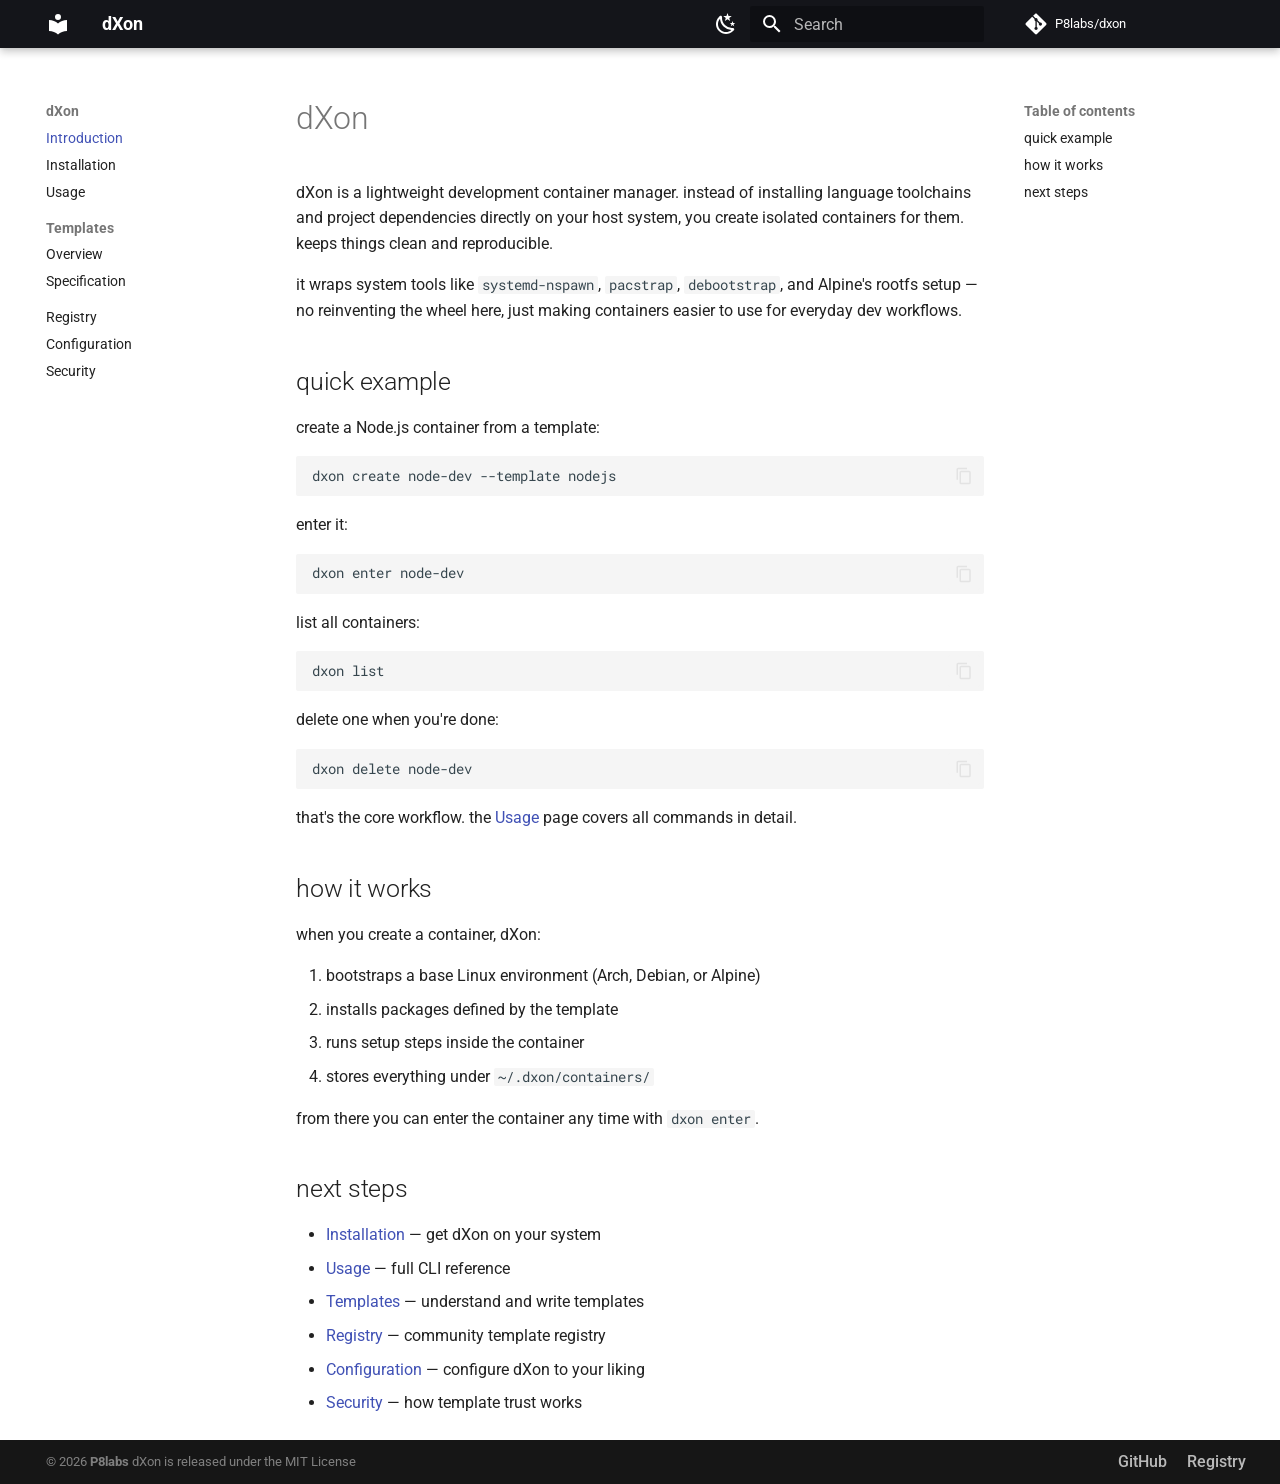
==== index.html @ 23108222 "Deployed cadb5b4 with MkDocs version: 1.6.0" ====
<!doctype html>
<html lang="en" class="no-js">
  <head>
    
      <meta charset="utf-8">
      <meta name="viewport" content="width=device-width,initial-scale=1">
      
        <meta name="description" content="dXon – lightweight development container manager">
      
      
      
        <link rel="canonical" href="https://p8labs.github.io/dxon/">
      
      
      
        <link rel="next" href="installation/">
      
      
        
      
      
      <link rel="icon" href="assets/images/dxon.png">
      <meta name="generator" content="mkdocs-1.6.0, mkdocs-material-9.7.4">
    
    
      
        <title>dXon</title>
      
    
    
      <link rel="stylesheet" href="assets/stylesheets/main.484c7ddc.min.css">
      
        
        <link rel="stylesheet" href="assets/stylesheets/palette.ab4e12ef.min.css">
      
      


    
    
      
    
    
      
        
        
        <link rel="preconnect" href="https://fonts.gstatic.com" crossorigin>
        <link rel="stylesheet" href="https://fonts.googleapis.com/css?family=Roboto:300,300i,400,400i,700,700i%7CRoboto+Mono:400,400i,700,700i&display=fallback">
        <style>:root{--md-text-font:"Roboto";--md-code-font:"Roboto Mono"}</style>
      
    
    
      <link rel="stylesheet" href="stylesheets/extra.css">
    
    <script>__md_scope=new URL(".",location),__md_hash=e=>[...e].reduce(((e,_)=>(e<<5)-e+_.charCodeAt(0)),0),__md_get=(e,_=localStorage,t=__md_scope)=>JSON.parse(_.getItem(t.pathname+"."+e)),__md_set=(e,_,t=localStorage,a=__md_scope)=>{try{t.setItem(a.pathname+"."+e,JSON.stringify(_))}catch(e){}}</script>
    
      

    
    
  </head>
  
  
    
    
      
    
    
    
    
    <body dir="ltr" data-md-color-scheme="default" data-md-color-primary="black" data-md-color-accent="indigo">
  
    
    <input class="md-toggle" data-md-toggle="drawer" type="checkbox" id="__drawer" autocomplete="off">
    <input class="md-toggle" data-md-toggle="search" type="checkbox" id="__search" autocomplete="off">
    <label class="md-overlay" for="__drawer"></label>
    <div data-md-component="skip">
      
        
        <a href="#dxon" class="md-skip">
          Skip to content
        </a>
      
    </div>
    <div data-md-component="announce">
      
    </div>
    
      <div data-md-color-scheme="default" data-md-component="outdated" hidden>
        
      </div>
    
    
      

  

<header class="md-header md-header--shadow" data-md-component="header">
  <nav class="md-header__inner md-grid" aria-label="Header">
    <a href="." title="dXon" class="md-header__button md-logo" aria-label="dXon" data-md-component="logo">
      
  
  <svg xmlns="http://www.w3.org/2000/svg" viewBox="0 0 24 24"><path d="M12 8a3 3 0 0 0 3-3 3 3 0 0 0-3-3 3 3 0 0 0-3 3 3 3 0 0 0 3 3m0 3.54C9.64 9.35 6.5 8 3 8v11c3.5 0 6.64 1.35 9 3.54 2.36-2.19 5.5-3.54 9-3.54V8c-3.5 0-6.64 1.35-9 3.54"/></svg>

    </a>
    <label class="md-header__button md-icon" for="__drawer">
      
      <svg xmlns="http://www.w3.org/2000/svg" viewBox="0 0 24 24"><path d="M3 6h18v2H3zm0 5h18v2H3zm0 5h18v2H3z"/></svg>
    </label>
    <div class="md-header__title" data-md-component="header-title">
      <div class="md-header__ellipsis">
        <div class="md-header__topic">
          <span class="md-ellipsis">
            dXon
          </span>
        </div>
        <div class="md-header__topic" data-md-component="header-topic">
          <span class="md-ellipsis">
            
              Introduction
            
          </span>
        </div>
      </div>
    </div>
    
      
        <form class="md-header__option" data-md-component="palette">
  
    
    
    
    <input class="md-option" data-md-color-media="" data-md-color-scheme="default" data-md-color-primary="black" data-md-color-accent="indigo"  aria-label="Switch to dark mode"  type="radio" name="__palette" id="__palette_0">
    
      <label class="md-header__button md-icon" title="Switch to dark mode" for="__palette_1" hidden>
        <svg xmlns="http://www.w3.org/2000/svg" viewBox="0 0 24 24"><path d="m17.75 4.09-2.53 1.94.91 3.06-2.63-1.81-2.63 1.81.91-3.06-2.53-1.94L12.44 4l1.06-3 1.06 3zm3.5 6.91-1.64 1.25.59 1.98-1.7-1.17-1.7 1.17.59-1.98L15.75 11l2.06-.05L18.5 9l.69 1.95zm-2.28 4.95c.83-.08 1.72 1.1 1.19 1.85-.32.45-.66.87-1.08 1.27C15.17 23 8.84 23 4.94 19.07c-3.91-3.9-3.91-10.24 0-14.14.4-.4.82-.76 1.27-1.08.75-.53 1.93.36 1.85 1.19-.27 2.86.69 5.83 2.89 8.02a9.96 9.96 0 0 0 8.02 2.89m-1.64 2.02a12.08 12.08 0 0 1-7.8-3.47c-2.17-2.19-3.33-5-3.49-7.82-2.81 3.14-2.7 7.96.31 10.98 3.02 3.01 7.84 3.12 10.98.31"/></svg>
      </label>
    
  
    
    
    
    <input class="md-option" data-md-color-media="" data-md-color-scheme="slate" data-md-color-primary="black" data-md-color-accent="indigo"  aria-label="Switch to light mode"  type="radio" name="__palette" id="__palette_1">
    
      <label class="md-header__button md-icon" title="Switch to light mode" for="__palette_0" hidden>
        <svg xmlns="http://www.w3.org/2000/svg" viewBox="0 0 24 24"><path d="M12 7a5 5 0 0 1 5 5 5 5 0 0 1-5 5 5 5 0 0 1-5-5 5 5 0 0 1 5-5m0 2a3 3 0 0 0-3 3 3 3 0 0 0 3 3 3 3 0 0 0 3-3 3 3 0 0 0-3-3m0-7 2.39 3.42C13.65 5.15 12.84 5 12 5s-1.65.15-2.39.42zM3.34 7l4.16-.35A7.2 7.2 0 0 0 5.94 8.5c-.44.74-.69 1.5-.83 2.29zm.02 10 1.76-3.77a7.131 7.131 0 0 0 2.38 4.14zM20.65 7l-1.77 3.79a7.02 7.02 0 0 0-2.38-4.15zm-.01 10-4.14.36c.59-.51 1.12-1.14 1.54-1.86.42-.73.69-1.5.83-2.29zM12 22l-2.41-3.44c.74.27 1.55.44 2.41.44.82 0 1.63-.17 2.37-.44z"/></svg>
      </label>
    
  
</form>
      
    
    
      <script>var palette=__md_get("__palette");if(palette&&palette.color){if("(prefers-color-scheme)"===palette.color.media){var media=matchMedia("(prefers-color-scheme: light)"),input=document.querySelector(media.matches?"[data-md-color-media='(prefers-color-scheme: light)']":"[data-md-color-media='(prefers-color-scheme: dark)']");palette.color.media=input.getAttribute("data-md-color-media"),palette.color.scheme=input.getAttribute("data-md-color-scheme"),palette.color.primary=input.getAttribute("data-md-color-primary"),palette.color.accent=input.getAttribute("data-md-color-accent")}for(var[key,value]of Object.entries(palette.color))document.body.setAttribute("data-md-color-"+key,value)}</script>
    
    
    
      
      
        <label class="md-header__button md-icon" for="__search">
          
          <svg xmlns="http://www.w3.org/2000/svg" viewBox="0 0 24 24"><path d="M9.5 3A6.5 6.5 0 0 1 16 9.5c0 1.61-.59 3.09-1.56 4.23l.27.27h.79l5 5-1.5 1.5-5-5v-.79l-.27-.27A6.52 6.52 0 0 1 9.5 16 6.5 6.5 0 0 1 3 9.5 6.5 6.5 0 0 1 9.5 3m0 2C7 5 5 7 5 9.5S7 14 9.5 14 14 12 14 9.5 12 5 9.5 5"/></svg>
        </label>
        <div class="md-search" data-md-component="search" role="dialog">
  <label class="md-search__overlay" for="__search"></label>
  <div class="md-search__inner" role="search">
    <form class="md-search__form" name="search">
      <input type="text" class="md-search__input" name="query" aria-label="Search" placeholder="Search" autocapitalize="off" autocorrect="off" autocomplete="off" spellcheck="false" data-md-component="search-query" required>
      <label class="md-search__icon md-icon" for="__search">
        
        <svg xmlns="http://www.w3.org/2000/svg" viewBox="0 0 24 24"><path d="M9.5 3A6.5 6.5 0 0 1 16 9.5c0 1.61-.59 3.09-1.56 4.23l.27.27h.79l5 5-1.5 1.5-5-5v-.79l-.27-.27A6.52 6.52 0 0 1 9.5 16 6.5 6.5 0 0 1 3 9.5 6.5 6.5 0 0 1 9.5 3m0 2C7 5 5 7 5 9.5S7 14 9.5 14 14 12 14 9.5 12 5 9.5 5"/></svg>
        
        <svg xmlns="http://www.w3.org/2000/svg" viewBox="0 0 24 24"><path d="M20 11v2H8l5.5 5.5-1.42 1.42L4.16 12l7.92-7.92L13.5 5.5 8 11z"/></svg>
      </label>
      <nav class="md-search__options" aria-label="Search">
        
          <a href="javascript:void(0)" class="md-search__icon md-icon" title="Share" aria-label="Share" data-clipboard data-clipboard-text="" data-md-component="search-share" tabindex="-1">
            
            <svg xmlns="http://www.w3.org/2000/svg" viewBox="0 0 24 24"><path d="M18 16.08c-.76 0-1.44.3-1.96.77L8.91 12.7c.05-.23.09-.46.09-.7s-.04-.47-.09-.7l7.05-4.11c.54.5 1.25.81 2.04.81a3 3 0 0 0 3-3 3 3 0 0 0-3-3 3 3 0 0 0-3 3c0 .24.04.47.09.7L8.04 9.81C7.5 9.31 6.79 9 6 9a3 3 0 0 0-3 3 3 3 0 0 0 3 3c.79 0 1.5-.31 2.04-.81l7.12 4.15c-.05.21-.08.43-.08.66 0 1.61 1.31 2.91 2.92 2.91s2.92-1.3 2.92-2.91A2.92 2.92 0 0 0 18 16.08"/></svg>
          </a>
        
        <button type="reset" class="md-search__icon md-icon" title="Clear" aria-label="Clear" tabindex="-1">
          
          <svg xmlns="http://www.w3.org/2000/svg" viewBox="0 0 24 24"><path d="M19 6.41 17.59 5 12 10.59 6.41 5 5 6.41 10.59 12 5 17.59 6.41 19 12 13.41 17.59 19 19 17.59 13.41 12z"/></svg>
        </button>
      </nav>
      
    </form>
    <div class="md-search__output">
      <div class="md-search__scrollwrap" tabindex="0" data-md-scrollfix>
        <div class="md-search-result" data-md-component="search-result">
          <div class="md-search-result__meta">
            Initializing search
          </div>
          <ol class="md-search-result__list" role="presentation"></ol>
        </div>
      </div>
    </div>
  </div>
</div>
      
    
    
      <div class="md-header__source">
        <a href="https://github.com/P8labs/dxon" title="Go to repository" class="md-source" data-md-component="source">
  <div class="md-source__icon md-icon">
    
    <svg xmlns="http://www.w3.org/2000/svg" viewBox="0 0 448 512"><!--! Font Awesome Free 7.1.0 by @fontawesome - https://fontawesome.com License - https://fontawesome.com/license/free (Icons: CC BY 4.0, Fonts: SIL OFL 1.1, Code: MIT License) Copyright 2025 Fonticons, Inc.--><path d="M439.6 236.1 244 40.5c-5.4-5.5-12.8-8.5-20.4-8.5s-15 3-20.4 8.4L162.5 81l51.5 51.5c27.1-9.1 52.7 16.8 43.4 43.7l49.7 49.7c34.2-11.8 61.2 31 35.5 56.7-26.5 26.5-70.2-2.9-56-37.3L240.3 199v121.9c25.3 12.5 22.3 41.8 9.1 55-6.4 6.4-15.2 10.1-24.3 10.1s-17.8-3.6-24.3-10.1c-17.6-17.6-11.1-46.9 11.2-56v-123c-20.8-8.5-24.6-30.7-18.6-45L142.6 101 8.5 235.1C3 240.6 0 247.9 0 255.5s3 15 8.5 20.4l195.6 195.7c5.4 5.4 12.7 8.4 20.4 8.4s15-3 20.4-8.4l194.7-194.7c5.4-5.4 8.4-12.8 8.4-20.4s-3-15-8.4-20.4"/></svg>
  </div>
  <div class="md-source__repository">
    P8labs/dxon
  </div>
</a>
      </div>
    
  </nav>
  
</header>
    
    <div class="md-container" data-md-component="container">
      
      
        
          
        
      
      <main class="md-main" data-md-component="main">
        <div class="md-main__inner md-grid">
          
            
              
              <div class="md-sidebar md-sidebar--primary" data-md-component="sidebar" data-md-type="navigation" >
                <div class="md-sidebar__scrollwrap">
                  <div class="md-sidebar__inner">
                    



<nav class="md-nav md-nav--primary" aria-label="Navigation" data-md-level="0">
  <label class="md-nav__title" for="__drawer">
    <a href="." title="dXon" class="md-nav__button md-logo" aria-label="dXon" data-md-component="logo">
      
  
  <svg xmlns="http://www.w3.org/2000/svg" viewBox="0 0 24 24"><path d="M12 8a3 3 0 0 0 3-3 3 3 0 0 0-3-3 3 3 0 0 0-3 3 3 3 0 0 0 3 3m0 3.54C9.64 9.35 6.5 8 3 8v11c3.5 0 6.64 1.35 9 3.54 2.36-2.19 5.5-3.54 9-3.54V8c-3.5 0-6.64 1.35-9 3.54"/></svg>

    </a>
    dXon
  </label>
  
    <div class="md-nav__source">
      <a href="https://github.com/P8labs/dxon" title="Go to repository" class="md-source" data-md-component="source">
  <div class="md-source__icon md-icon">
    
    <svg xmlns="http://www.w3.org/2000/svg" viewBox="0 0 448 512"><!--! Font Awesome Free 7.1.0 by @fontawesome - https://fontawesome.com License - https://fontawesome.com/license/free (Icons: CC BY 4.0, Fonts: SIL OFL 1.1, Code: MIT License) Copyright 2025 Fonticons, Inc.--><path d="M439.6 236.1 244 40.5c-5.4-5.5-12.8-8.5-20.4-8.5s-15 3-20.4 8.4L162.5 81l51.5 51.5c27.1-9.1 52.7 16.8 43.4 43.7l49.7 49.7c34.2-11.8 61.2 31 35.5 56.7-26.5 26.5-70.2-2.9-56-37.3L240.3 199v121.9c25.3 12.5 22.3 41.8 9.1 55-6.4 6.4-15.2 10.1-24.3 10.1s-17.8-3.6-24.3-10.1c-17.6-17.6-11.1-46.9 11.2-56v-123c-20.8-8.5-24.6-30.7-18.6-45L142.6 101 8.5 235.1C3 240.6 0 247.9 0 255.5s3 15 8.5 20.4l195.6 195.7c5.4 5.4 12.7 8.4 20.4 8.4s15-3 20.4-8.4l194.7-194.7c5.4-5.4 8.4-12.8 8.4-20.4s-3-15-8.4-20.4"/></svg>
  </div>
  <div class="md-source__repository">
    P8labs/dxon
  </div>
</a>
    </div>
  
  <ul class="md-nav__list" data-md-scrollfix>
    
      
      
  
  
    
  
  
  
    <li class="md-nav__item md-nav__item--active">
      
      <input class="md-nav__toggle md-toggle" type="checkbox" id="__toc">
      
      
        
      
      
        <label class="md-nav__link md-nav__link--active" for="__toc">
          
  
  
  <span class="md-ellipsis">
    
  
    Introduction
  

    
  </span>
  
  

          <span class="md-nav__icon md-icon"></span>
        </label>
      
      <a href="." class="md-nav__link md-nav__link--active">
        
  
  
  <span class="md-ellipsis">
    
  
    Introduction
  

    
  </span>
  
  

      </a>
      
        

<nav class="md-nav md-nav--secondary" aria-label="Table of contents">
  
  
  
    
  
  
    <label class="md-nav__title" for="__toc">
      <span class="md-nav__icon md-icon"></span>
      Table of contents
    </label>
    <ul class="md-nav__list" data-md-component="toc" data-md-scrollfix>
      
        <li class="md-nav__item">
  <a href="#quick-example" class="md-nav__link">
    <span class="md-ellipsis">
      
        quick example
      
    </span>
  </a>
  
</li>
      
        <li class="md-nav__item">
  <a href="#how-it-works" class="md-nav__link">
    <span class="md-ellipsis">
      
        how it works
      
    </span>
  </a>
  
</li>
      
        <li class="md-nav__item">
  <a href="#next-steps" class="md-nav__link">
    <span class="md-ellipsis">
      
        next steps
      
    </span>
  </a>
  
</li>
      
    </ul>
  
</nav>
      
    </li>
  

    
      
      
  
  
  
  
    <li class="md-nav__item">
      <a href="installation/" class="md-nav__link">
        
  
  
  <span class="md-ellipsis">
    
  
    Installation
  

    
  </span>
  
  

      </a>
    </li>
  

    
      
      
  
  
  
  
    <li class="md-nav__item">
      <a href="usage/" class="md-nav__link">
        
  
  
  <span class="md-ellipsis">
    
  
    Usage
  

    
  </span>
  
  

      </a>
    </li>
  

    
      
      
  
  
  
  
    
    
    
    
      
        
        
      
    
    
    <li class="md-nav__item md-nav__item--section md-nav__item--nested">
      
        
        
        <input class="md-nav__toggle md-toggle " type="checkbox" id="__nav_4" >
        
          
          <label class="md-nav__link" for="__nav_4" id="__nav_4_label" tabindex="">
            
  
  
  <span class="md-ellipsis">
    
  
    Templates
  

    
  </span>
  
  

            <span class="md-nav__icon md-icon"></span>
          </label>
        
        <nav class="md-nav" data-md-level="1" aria-labelledby="__nav_4_label" aria-expanded="false">
          <label class="md-nav__title" for="__nav_4">
            <span class="md-nav__icon md-icon"></span>
            
  
    Templates
  

          </label>
          <ul class="md-nav__list" data-md-scrollfix>
            
              
                
  
  
  
  
    <li class="md-nav__item">
      <a href="templates/" class="md-nav__link">
        
  
  
  <span class="md-ellipsis">
    
  
    Overview
  

    
  </span>
  
  

      </a>
    </li>
  

              
            
              
                
  
  
  
  
    <li class="md-nav__item">
      <a href="template-spec/" class="md-nav__link">
        
  
  
  <span class="md-ellipsis">
    
  
    Specification
  

    
  </span>
  
  

      </a>
    </li>
  

              
            
          </ul>
        </nav>
      
    </li>
  

    
      
      
  
  
  
  
    <li class="md-nav__item">
      <a href="registry/" class="md-nav__link">
        
  
  
  <span class="md-ellipsis">
    
  
    Registry
  

    
  </span>
  
  

      </a>
    </li>
  

    
      
      
  
  
  
  
    <li class="md-nav__item">
      <a href="configuration/" class="md-nav__link">
        
  
  
  <span class="md-ellipsis">
    
  
    Configuration
  

    
  </span>
  
  

      </a>
    </li>
  

    
      
      
  
  
  
  
    <li class="md-nav__item">
      <a href="security/" class="md-nav__link">
        
  
  
  <span class="md-ellipsis">
    
  
    Security
  

    
  </span>
  
  

      </a>
    </li>
  

    
  </ul>
</nav>
                  </div>
                </div>
              </div>
            
            
              
              <div class="md-sidebar md-sidebar--secondary" data-md-component="sidebar" data-md-type="toc" >
                <div class="md-sidebar__scrollwrap">
                  <div class="md-sidebar__inner">
                    

<nav class="md-nav md-nav--secondary" aria-label="Table of contents">
  
  
  
    
  
  
    <label class="md-nav__title" for="__toc">
      <span class="md-nav__icon md-icon"></span>
      Table of contents
    </label>
    <ul class="md-nav__list" data-md-component="toc" data-md-scrollfix>
      
        <li class="md-nav__item">
  <a href="#quick-example" class="md-nav__link">
    <span class="md-ellipsis">
      
        quick example
      
    </span>
  </a>
  
</li>
      
        <li class="md-nav__item">
  <a href="#how-it-works" class="md-nav__link">
    <span class="md-ellipsis">
      
        how it works
      
    </span>
  </a>
  
</li>
      
        <li class="md-nav__item">
  <a href="#next-steps" class="md-nav__link">
    <span class="md-ellipsis">
      
        next steps
      
    </span>
  </a>
  
</li>
      
    </ul>
  
</nav>
                  </div>
                </div>
              </div>
            
          
          
            <div class="md-content" data-md-component="content">
              
              <article class="md-content__inner md-typeset">
                
                  


  
  


<h1 id="dxon">dXon<a class="headerlink" href="#dxon" title="Permanent link">&para;</a></h1>
<p>dXon is a lightweight development container manager. instead of installing language toolchains and project dependencies directly on your host system, you create isolated containers for them. keeps things clean and reproducible.</p>
<p>it wraps system tools like <code>systemd-nspawn</code>, <code>pacstrap</code>, <code>debootstrap</code>, and Alpine's rootfs setup — no reinventing the wheel here, just making containers easier to use for everyday dev workflows.</p>
<h2 id="quick-example">quick example<a class="headerlink" href="#quick-example" title="Permanent link">&para;</a></h2>
<p>create a Node.js container from a template:</p>
<div class="highlight"><pre><span></span><code><a id="__codelineno-0-1" name="__codelineno-0-1" href="#__codelineno-0-1"></a>dxon<span class="w"> </span>create<span class="w"> </span>node-dev<span class="w"> </span>--template<span class="w"> </span>nodejs
</code></pre></div>
<p>enter it:</p>
<div class="highlight"><pre><span></span><code><a id="__codelineno-1-1" name="__codelineno-1-1" href="#__codelineno-1-1"></a>dxon<span class="w"> </span>enter<span class="w"> </span>node-dev
</code></pre></div>
<p>list all containers:</p>
<div class="highlight"><pre><span></span><code><a id="__codelineno-2-1" name="__codelineno-2-1" href="#__codelineno-2-1"></a>dxon<span class="w"> </span>list
</code></pre></div>
<p>delete one when you're done:</p>
<div class="highlight"><pre><span></span><code><a id="__codelineno-3-1" name="__codelineno-3-1" href="#__codelineno-3-1"></a>dxon<span class="w"> </span>delete<span class="w"> </span>node-dev
</code></pre></div>
<p>that's the core workflow. the <a href="usage/">Usage</a> page covers all commands in detail.</p>
<h2 id="how-it-works">how it works<a class="headerlink" href="#how-it-works" title="Permanent link">&para;</a></h2>
<p>when you create a container, dXon:</p>
<ol>
<li>bootstraps a base Linux environment (Arch, Debian, or Alpine)</li>
<li>installs packages defined by the template</li>
<li>runs setup steps inside the container</li>
<li>stores everything under <code>~/.dxon/containers/</code></li>
</ol>
<p>from there you can enter the container any time with <code>dxon enter</code>.</p>
<h2 id="next-steps">next steps<a class="headerlink" href="#next-steps" title="Permanent link">&para;</a></h2>
<ul>
<li><a href="installation/">Installation</a> — get dXon on your system</li>
<li><a href="usage/">Usage</a> — full CLI reference</li>
<li><a href="templates/">Templates</a> — understand and write templates</li>
<li><a href="registry/">Registry</a> — community template registry</li>
<li><a href="configuration/">Configuration</a> — configure dXon to your liking</li>
<li><a href="security/">Security</a> — how template trust works</li>
</ul>












                
              </article>
            </div>
          
          
<script>var target=document.getElementById(location.hash.slice(1));target&&target.name&&(target.checked=target.name.startsWith("__tabbed_"))</script>
        </div>
        
          <button type="button" class="md-top md-icon" data-md-component="top" hidden>
  
  <svg xmlns="http://www.w3.org/2000/svg" viewBox="0 0 24 24"><path d="M13 20h-2V8l-5.5 5.5-1.42-1.42L12 4.16l7.92 7.92-1.42 1.42L13 8z"/></svg>
  Back to top
</button>
        
      </main>
      
        
<footer class="md-footer">

    <div class="md-footer-meta md-typeset">
        <div class="md-footer-meta__inner md-grid">

            <div class="md-copyright">
                <span>
                    © 2026 <strong>P8labs</strong>
                </span>
                <span>
                    dXon is released under the MIT License
                </span>
            </div>

            <div class="footer-right">
                <a href="https://github.com/P8labs/dxon" target="_blank">
                    GitHub
                </a>
                <a href="https://github.com/P8labs/dxon-registry" target="_blank">
                    Registry
                </a>
            </div>

        </div>
    </div>

</footer>

      
    </div>
    <div class="md-dialog" data-md-component="dialog">
      <div class="md-dialog__inner md-typeset"></div>
    </div>
    
    
    
      
      
      <script id="__config" type="application/json">{"annotate": null, "base": ".", "features": ["navigation.sections", "navigation.top", "navigation.footer", "navigation.instant", "navigation.tracking", "search.highlight", "search.share", "content.code.copy", "content.code.annotate"], "search": "assets/javascripts/workers/search.2c215733.min.js", "tags": null, "translations": {"clipboard.copied": "Copied to clipboard", "clipboard.copy": "Copy to clipboard", "search.result.more.one": "1 more on this page", "search.result.more.other": "# more on this page", "search.result.none": "No matching documents", "search.result.one": "1 matching document", "search.result.other": "# matching documents", "search.result.placeholder": "Type to start searching", "search.result.term.missing": "Missing", "select.version": "Select version"}, "version": 1.0}</script>
    
    
      <script src="assets/javascripts/bundle.79ae519e.min.js"></script>
      
    
  </body>
</html>
---- assets/stylesheets/main.484c7ddc.min.css ----
@charset "UTF-8";html{-webkit-text-size-adjust:none;-moz-text-size-adjust:none;text-size-adjust:none;box-sizing:border-box}*,:after,:before{box-sizing:inherit}@media (prefers-reduced-motion){*,:after,:before{transition:none!important}}body{margin:0}a,button,input,label{-webkit-tap-highlight-color:transparent}a{color:inherit;text-decoration:none}hr{border:0;box-sizing:initial;display:block;height:.05rem;overflow:visible;padding:0}small{font-size:80%}sub,sup{line-height:1em}img{border-style:none}table{border-collapse:initial;border-spacing:0}td,th{font-weight:400;vertical-align:top}button{background:#0000;border:0;font-family:inherit;font-size:inherit;margin:0;padding:0}input{border:0;outline:none}:root{--md-primary-fg-color:#4051b5;--md-primary-fg-color--light:#5d6cc0;--md-primary-fg-color--dark:#303fa1;--md-primary-bg-color:#fff;--md-primary-bg-color--light:#ffffffb3;--md-accent-fg-color:#526cfe;--md-accent-fg-color--transparent:#526cfe1a;--md-accent-bg-color:#fff;--md-accent-bg-color--light:#ffffffb3}[data-md-color-scheme=default]{color-scheme:light}[data-md-color-scheme=default] img[src$="#gh-dark-mode-only"],[data-md-color-scheme=default] img[src$="#only-dark"]{display:none}:root,[data-md-color-scheme=default]{--md-hue:225deg;--md-default-fg-color:#000000de;--md-default-fg-color--light:#0000008a;--md-default-fg-color--lighter:#00000052;--md-default-fg-color--lightest:#00000012;--md-default-bg-color:#fff;--md-default-bg-color--light:#ffffffb3;--md-default-bg-color--lighter:#ffffff4d;--md-default-bg-color--lightest:#ffffff1f;--md-code-fg-color:#36464e;--md-code-bg-color:#f5f5f5;--md-code-bg-color--light:#f5f5f5b3;--md-code-bg-color--lighter:#f5f5f54d;--md-code-hl-color:#4287ff;--md-code-hl-color--light:#4287ff1a;--md-code-hl-number-color:#d52a2a;--md-code-hl-special-color:#db1457;--md-code-hl-function-color:#a846b9;--md-code-hl-constant-color:#6e59d9;--md-code-hl-keyword-color:#3f6ec6;--md-code-hl-string-color:#1c7d4d;--md-code-hl-name-color:var(--md-code-fg-color);--md-code-hl-operator-color:var(--md-default-fg-color--light);--md-code-hl-punctuation-color:var(--md-default-fg-color--light);--md-code-hl-comment-color:var(--md-default-fg-color--light);--md-code-hl-generic-color:var(--md-default-fg-color--light);--md-code-hl-variable-color:var(--md-default-fg-color--light);--md-typeset-color:var(--md-default-fg-color);--md-typeset-a-color:var(--md-primary-fg-color);--md-typeset-del-color:#f5503d26;--md-typeset-ins-color:#0bd57026;--md-typeset-kbd-color:#fafafa;--md-typeset-kbd-accent-color:#fff;--md-typeset-kbd-border-color:#b8b8b8;--md-typeset-mark-color:#ffff0080;--md-typeset-table-color:#0000001f;--md-typeset-table-color--light:rgba(0,0,0,.035);--md-admonition-fg-color:var(--md-default-fg-color);--md-admonition-bg-color:var(--md-default-bg-color);--md-warning-fg-color:#000000de;--md-warning-bg-color:#ff9;--md-footer-fg-color:#fff;--md-footer-fg-color--light:#ffffffb3;--md-footer-fg-color--lighter:#ffffff73;--md-footer-bg-color:#000000de;--md-footer-bg-color--dark:#00000052;--md-shadow-z1:0 0.2rem 0.5rem #0000000d,0 0 0.05rem #0000001a;--md-shadow-z2:0 0.2rem 0.5rem #0000001a,0 0 0.05rem #00000040;--md-shadow-z3:0 0.2rem 0.5rem #0003,0 0 0.05rem #00000059}.md-icon svg{fill:currentcolor;display:block;height:1.2rem;width:1.2rem}body{-webkit-font-smoothing:antialiased;-moz-osx-font-smoothing:grayscale;--md-text-font-family:var(--md-text-font,_),-apple-system,BlinkMacSystemFont,Helvetica,Arial,sans-serif;--md-code-font-family:var(--md-code-font,_),SFMono-Regular,Consolas,Menlo,monospace}aside,body,input{font-feature-settings:"kern","liga";color:var(--md-typeset-color);font-family:var(--md-text-font-family)}code,kbd,pre{font-feature-settings:"kern";font-family:var(--md-code-font-family)}:root{--md-typeset-table-sort-icon:url('data:image/svg+xml;charset=utf-8,<svg xmlns="http://www.w3.org/2000/svg" viewBox="0 0 24 24"><path d="m18 21-4-4h3V7h-3l4-4 4 4h-3v10h3M2 19v-2h10v2M2 13v-2h7v2M2 7V5h4v2z"/></svg>');--md-typeset-table-sort-icon--asc:url('data:image/svg+xml;charset=utf-8,<svg xmlns="http://www.w3.org/2000/svg" viewBox="0 0 24 24"><path d="M19 17h3l-4 4-4-4h3V3h2M2 17h10v2H2M6 5v2H2V5m0 6h7v2H2z"/></svg>');--md-typeset-table-sort-icon--desc:url('data:image/svg+xml;charset=utf-8,<svg xmlns="http://www.w3.org/2000/svg" viewBox="0 0 24 24"><path d="M19 7h3l-4-4-4 4h3v14h2M2 17h10v2H2M6 5v2H2V5m0 6h7v2H2z"/></svg>')}.md-typeset{-webkit-print-color-adjust:exact;color-adjust:exact;font-size:.8rem;line-height:1.6;overflow-wrap:break-word}@media print{.md-typeset{font-size:.68rem}}.md-typeset blockquote,.md-typeset dl,.md-typeset figure,.md-typeset ol,.md-typeset pre,.md-typeset ul{margin-bottom:1em;margin-top:1em}.md-typeset h1{color:var(--md-default-fg-color--light);font-size:2em;line-height:1.3;margin:0 0 1.25em}.md-typeset h1,.md-typeset h2{font-weight:300;letter-spacing:-.01em}.md-typeset h2{font-size:1.5625em;line-height:1.4;margin:1.6em 0 .64em}.md-typeset h3{font-size:1.25em;font-weight:400;letter-spacing:-.01em;line-height:1.5;margin:1.6em 0 .8em}.md-typeset h2+h3{margin-top:.8em}.md-typeset h4{font-weight:700;letter-spacing:-.01em;margin:1em 0}.md-typeset h5,.md-typeset h6{color:var(--md-default-fg-color--light);font-size:.8em;font-weight:700;letter-spacing:-.01em;margin:1.25em 0}.md-typeset h5{text-transform:uppercase}.md-typeset h5 code{text-transform:none}.md-typeset hr{border-bottom:.05rem solid var(--md-default-fg-color--lightest);display:flow-root;margin:1.5em 0}.md-typeset a{color:var(--md-typeset-a-color);word-break:break-word}.md-typeset a,.md-typeset a:before{transition:color 125ms}.md-typeset a:focus,.md-typeset a:hover{color:var(--md-accent-fg-color)}.md-typeset a:focus code,.md-typeset a:hover code{background-color:var(--md-accent-fg-color--transparent);color:var(--md-accent-fg-color)}.md-typeset a code{color:var(--md-typeset-a-color)}.md-typeset a.focus-visible{outline-color:var(--md-accent-fg-color);outline-offset:.2rem}.md-typeset code,.md-typeset kbd,.md-typeset pre{color:var(--md-code-fg-color);direction:ltr;font-variant-ligatures:none;transition:background-color 125ms}@media print{.md-typeset code,.md-typeset kbd,.md-typeset pre{white-space:pre-wrap}}.md-typeset code{background-color:var(--md-code-bg-color);border-radius:.1rem;-webkit-box-decoration-break:clone;box-decoration-break:clone;font-size:.85em;padding:0 .2941176471em;transition:color 125ms,background-color 125ms;word-break:break-word}.md-typeset code:not(.focus-visible){-webkit-tap-highlight-color:transparent;outline:none}.md-typeset pre{display:flow-root;line-height:1.4;position:relative}.md-typeset pre>code{-webkit-box-decoration-break:slice;box-decoration-break:slice;box-shadow:none;display:block;margin:0;outline-color:var(--md-accent-fg-color);overflow:auto;padding:.7720588235em 1.1764705882em;scrollbar-color:var(--md-default-fg-color--lighter) #0000;scrollbar-width:thin;touch-action:auto;word-break:normal}.md-typeset pre>code:hover{scrollbar-color:var(--md-accent-fg-color) #0000}.md-typeset pre>code::-webkit-scrollbar{height:.2rem;width:.2rem}.md-typeset pre>code::-webkit-scrollbar-thumb{background-color:var(--md-default-fg-color--lighter)}.md-typeset pre>code::-webkit-scrollbar-thumb:hover{background-color:var(--md-accent-fg-color)}.md-typeset kbd{background-color:var(--md-typeset-kbd-color);border-radius:.1rem;box-shadow:0 .1rem 0 .05rem var(--md-typeset-kbd-border-color),0 .1rem 0 var(--md-typeset-kbd-border-color),0 -.1rem .2rem var(--md-typeset-kbd-accent-color) inset;color:var(--md-default-fg-color);display:inline-block;font-size:.75em;padding:0 .6666666667em;vertical-align:text-top;word-break:break-word}.md-typeset mark{background-color:var(--md-typeset-mark-color);-webkit-box-decoration-break:clone;box-decoration-break:clone;color:inherit;word-break:break-word}.md-typeset abbr{cursor:help;text-decoration:none}.md-typeset [data-preview],.md-typeset abbr{border-bottom:.05rem dotted var(--md-default-fg-color--light)}.md-typeset small{opacity:.75}[dir=ltr] .md-typeset sub,[dir=ltr] .md-typeset sup{margin-left:.078125em}[dir=rtl] .md-typeset sub,[dir=rtl] .md-typeset sup{margin-right:.078125em}[dir=ltr] .md-typeset blockquote{padding-left:.6rem}[dir=rtl] .md-typeset blockquote{padding-right:.6rem}[dir=ltr] .md-typeset blockquote{border-left:.2rem solid var(--md-default-fg-color--lighter)}[dir=rtl] .md-typeset blockquote{border-right:.2rem solid var(--md-default-fg-color--lighter)}.md-typeset blockquote{color:var(--md-default-fg-color--light);margin-left:0;margin-right:0}.md-typeset ul{list-style-type:disc}.md-typeset ul[type]{list-style-type:revert-layer}[dir=ltr] .md-typeset ol,[dir=ltr] .md-typeset ul{margin-left:.625em}[dir=rtl] .md-typeset ol,[dir=rtl] .md-typeset ul{margin-right:.625em}.md-typeset ol,.md-typeset ul{padding:0}.md-typeset ol:not([hidden]),.md-typeset ul:not([hidden]){display:flow-root}.md-typeset ol ol,.md-typeset ul ol{list-style-type:lower-alpha}.md-typeset ol ol ol,.md-typeset ul ol ol{list-style-type:lower-roman}.md-typeset ol ol ol ol,.md-typeset ul ol ol ol{list-style-type:upper-alpha}.md-typeset ol ol ol ol ol,.md-typeset ul ol ol ol ol{list-style-type:upper-roman}.md-typeset ol[type],.md-typeset ul[type]{list-style-type:revert-layer}[dir=ltr] .md-typeset ol li,[dir=ltr] .md-typeset ul li{margin-left:1.25em}[dir=rtl] .md-typeset ol li,[dir=rtl] .md-typeset ul li{margin-right:1.25em}.md-typeset ol li,.md-typeset ul li{margin-bottom:.5em}.md-typeset ol li blockquote,.md-typeset ol li p,.md-typeset ul li blockquote,.md-typeset ul li p{margin:.5em 0}.md-typeset ol li:last-child,.md-typeset ul li:last-child{margin-bottom:0}[dir=ltr] .md-typeset ol li ol,[dir=ltr] .md-typeset ol li ul,[dir=ltr] .md-typeset ul li ol,[dir=ltr] .md-typeset ul li ul{margin-left:.625em}[dir=rtl] .md-typeset ol li ol,[dir=rtl] .md-typeset ol li ul,[dir=rtl] .md-typeset ul li ol,[dir=rtl] .md-typeset ul li ul{margin-right:.625em}.md-typeset ol li ol,.md-typeset ol li ul,.md-typeset ul li ol,.md-typeset ul li ul{margin-bottom:.5em;margin-top:.5em}[dir=ltr] .md-typeset dd{margin-left:1.875em}[dir=rtl] .md-typeset dd{margin-right:1.875em}.md-typeset dd{margin-bottom:1.5em;margin-top:1em}.md-typeset img,.md-typeset svg,.md-typeset video{height:auto;max-width:100%}.md-typeset img[align=left]{margin:1em 1em 1em 0}.md-typeset img[align=right]{margin:1em 0 1em 1em}.md-typeset img[align]:only-child{margin-top:0}.md-typeset figure{display:flow-root;margin:1em auto;max-width:100%;text-align:center;width:fit-content}.md-typeset figure img{display:block;margin:0 auto}.md-typeset figcaption{font-style:italic;margin:1em auto;max-width:24rem}.md-typeset iframe{max-width:100%}.md-typeset table:not([class]){background-color:var(--md-default-bg-color);border:.05rem solid var(--md-typeset-table-color);border-radius:.1rem;display:inline-block;font-size:.64rem;max-width:100%;overflow:auto;touch-action:auto}@media print{.md-typeset table:not([class]){display:table}}.md-typeset table:not([class])+*{margin-top:1.5em}.md-typeset table:not([class]) td>:first-child,.md-typeset table:not([class]) th>:first-child{margin-top:0}.md-typeset table:not([class]) td>:last-child,.md-typeset table:not([class]) th>:last-child{margin-bottom:0}.md-typeset table:not([class]) td:not([align]),.md-typeset table:not([class]) th:not([align]){text-align:left}[dir=rtl] .md-typeset table:not([class]) td:not([align]),[dir=rtl] .md-typeset table:not([class]) th:not([align]){text-align:right}.md-typeset table:not([class]) th{font-weight:700;min-width:5rem;padding:.9375em 1.25em;vertical-align:top}.md-typeset table:not([class]) td{border-top:.05rem solid var(--md-typeset-table-color);padding:.9375em 1.25em;vertical-align:top}.md-typeset table:not([class]) tbody tr{transition:background-color 125ms}.md-typeset table:not([class]) tbody tr:hover{background-color:var(--md-typeset-table-color--light);box-shadow:0 .05rem 0 var(--md-default-bg-color) inset}.md-typeset table:not([class]) a{word-break:normal}.md-typeset table th[role=columnheader]{cursor:pointer}[dir=ltr] .md-typeset table th[role=columnheader]:after{margin-left:.5em}[dir=rtl] .md-typeset table th[role=columnheader]:after{margin-right:.5em}.md-typeset table th[role=columnheader]:after{content:"";display:inline-block;height:1.2em;-webkit-mask-image:var(--md-typeset-table-sort-icon);mask-image:var(--md-typeset-table-sort-icon);-webkit-mask-repeat:no-repeat;mask-repeat:no-repeat;-webkit-mask-size:contain;mask-size:contain;transition:background-color 125ms;vertical-align:text-bottom;width:1.2em}.md-typeset table th[role=columnheader]:hover:after{background-color:var(--md-default-fg-color--lighter)}.md-typeset table th[role=columnheader][aria-sort=ascending]:after{background-color:var(--md-default-fg-color--light);-webkit-mask-image:var(--md-typeset-table-sort-icon--asc);mask-image:var(--md-typeset-table-sort-icon--asc)}.md-typeset table th[role=columnheader][aria-sort=descending]:after{background-color:var(--md-default-fg-color--light);-webkit-mask-image:var(--md-typeset-table-sort-icon--desc);mask-image:var(--md-typeset-table-sort-icon--desc)}.md-typeset__scrollwrap{margin:1em -.8rem;overflow-x:auto;touch-action:auto}.md-typeset__table{display:inline-block;margin-bottom:.5em;padding:0 .8rem}@media print{.md-typeset__table{display:block}}html .md-typeset__table table{display:table;margin:0;overflow:hidden;width:100%}@media screen and (max-width:44.984375em){.md-content__inner>pre{margin:1em -.8rem}.md-content__inner>pre code{border-radius:0}}.md-typeset .md-author{border-radius:100%;display:block;flex-shrink:0;height:1.6rem;overflow:hidden;position:relative;transition:color 125ms,transform 125ms;width:1.6rem}.md-typeset .md-author img{display:block}.md-typeset .md-author--more{background:var(--md-default-fg-color--lightest);color:var(--md-default-fg-color--lighter);font-size:.6rem;font-weight:700;line-height:1.6rem;text-align:center}.md-typeset .md-author--long{height:2.4rem;width:2.4rem}.md-typeset a.md-author{transform:scale(1)}.md-typeset a.md-author img{border-radius:100%;filter:grayscale(100%) opacity(75%);transition:filter 125ms}.md-typeset a.md-author:focus,.md-typeset a.md-author:hover{transform:scale(1.1);z-index:1}.md-typeset a.md-author:focus img,.md-typeset a.md-author:hover img{filter:grayscale(0)}.md-banner{background-color:var(--md-footer-bg-color);color:var(--md-footer-fg-color);overflow:auto}@media print{.md-banner{display:none}}.md-banner--warning{background-color:var(--md-warning-bg-color);color:var(--md-warning-fg-color)}.md-banner__inner{font-size:.7rem;margin:.6rem auto;padding:0 .8rem}[dir=ltr] .md-banner__button{float:right}[dir=rtl] .md-banner__button{float:left}.md-banner__button{color:inherit;cursor:pointer;transition:opacity .25s}.no-js .md-banner__button{display:none}.md-banner__button:hover{opacity:.7}html{font-size:125%;height:100%;overflow-x:hidden}@media screen and (min-width:100em){html{font-size:137.5%}}@media screen and (min-width:125em){html{font-size:150%}}body{background-color:var(--md-default-bg-color);display:flex;flex-direction:column;font-size:.5rem;min-height:100%;position:relative;width:100%}@media print{body{display:block}}@media screen and (max-width:59.984375em){body[data-md-scrolllock]{position:fixed}}.md-grid{margin-left:auto;margin-right:auto;max-width:61rem}.md-container{display:flex;flex-direction:column;flex-grow:1}@media print{.md-container{display:block}}.md-main{flex-grow:1}.md-main__inner{display:flex;height:100%;margin-top:1.5rem}.md-ellipsis{overflow:hidden;text-overflow:ellipsis}.md-toggle{display:none}.md-option{height:0;opacity:0;position:absolute;width:0}.md-option:checked+label:not([hidden]){display:block}.md-option.focus-visible+label{outline-color:var(--md-accent-fg-color);outline-style:auto}.md-skip{background-color:var(--md-default-fg-color);border-radius:.1rem;color:var(--md-default-bg-color);font-size:.64rem;margin:.5rem;opacity:0;outline-color:var(--md-accent-fg-color);padding:.3rem .5rem;position:fixed;transform:translateY(.4rem);z-index:-1}.md-skip:focus{opacity:1;transform:translateY(0);transition:transform .25s cubic-bezier(.4,0,.2,1),opacity 175ms 75ms;z-index:10}@page{margin:25mm}:root{--md-clipboard-icon:url('data:image/svg+xml;charset=utf-8,<svg xmlns="http://www.w3.org/2000/svg" viewBox="0 0 24 24"><path d="M19 21H8V7h11m0-2H8a2 2 0 0 0-2 2v14a2 2 0 0 0 2 2h11a2 2 0 0 0 2-2V7a2 2 0 0 0-2-2m-3-4H4a2 2 0 0 0-2 2v14h2V3h12z"/></svg>')}.md-clipboard{border-radius:.1rem;color:var(--md-default-fg-color--lightest);cursor:pointer;height:1.5em;outline-color:var(--md-accent-fg-color);outline-offset:.1rem;transition:color .25s;width:1.5em;z-index:1}@media print{.md-clipboard{display:none}}.md-clipboard:not(.focus-visible){-webkit-tap-highlight-color:transparent;outline:none}:hover>.md-clipboard{color:var(--md-default-fg-color--light)}.md-clipboard:focus,.md-clipboard:hover{color:var(--md-accent-fg-color)}.md-clipboard:after{background-color:currentcolor;content:"";display:block;height:1.125em;margin:0 auto;-webkit-mask-image:var(--md-clipboard-icon);mask-image:var(--md-clipboard-icon);-webkit-mask-position:center;mask-position:center;-webkit-mask-repeat:no-repeat;mask-repeat:no-repeat;-webkit-mask-size:contain;mask-size:contain;width:1.125em}.md-clipboard--inline{cursor:pointer}.md-clipboard--inline code{transition:color .25s,background-color .25s}.md-clipboard--inline:focus code,.md-clipboard--inline:hover code{background-color:var(--md-accent-fg-color--transparent);color:var(--md-accent-fg-color)}:root{--md-code-select-icon:url('data:image/svg+xml;charset=utf-8,<svg xmlns="http://www.w3.org/2000/svg" viewBox="0 0 24 24"><path d="M19 19h-4v2h4c1.1 0 2-.9 2-2v-4h-2m0-12h-4v2h4v4h2V5c0-1.1-.9-2-2-2M5 5h4V3H5c-1.1 0-2 .9-2 2v4h2m0 6H3v4c0 1.1.9 2 2 2h4v-2H5zm2-4h2v2H7zm4 0h2v2h-2zm4 0h2v2h-2zM7 7h2v2H7zm4 0h2v2h-2zm4 0h2v2h-2zm-8 8h2v2H7zm4 0h2v2h-2zm4 0h2v2h-2z"/></svg>');--md-code-copy-icon:url('data:image/svg+xml;charset=utf-8,<svg xmlns="http://www.w3.org/2000/svg" viewBox="0 0 24 24"><path d="M19 21H8V7h11m0-2H8a2 2 0 0 0-2 2v14a2 2 0 0 0 2 2h11a2 2 0 0 0 2-2V7a2 2 0 0 0-2-2m-3-4H4a2 2 0 0 0-2 2v14h2V3h12z"/></svg>')}.md-typeset .md-code__content{display:grid}.md-code__nav{background-color:var(--md-code-bg-color--lighter);border-radius:.1rem;display:flex;gap:.2rem;padding:.2rem;position:absolute;right:.25em;top:.25em;transition:background-color .25s;z-index:1}:hover>.md-code__nav{background-color:var(--md-code-bg-color--light)}.md-code__button{color:var(--md-default-fg-color--lightest);cursor:pointer;display:block;height:1.5em;outline-color:var(--md-accent-fg-color);outline-offset:.1rem;transition:color .25s;width:1.5em}:hover>*>.md-code__button{color:var(--md-default-fg-color--light)}.md-code__button.focus-visible,.md-code__button:hover{color:var(--md-accent-fg-color)}.md-code__button--active{color:var(--md-default-fg-color)!important}.md-code__button:after{background-color:currentcolor;content:"";display:block;height:1.125em;margin:0 auto;-webkit-mask-position:center;mask-position:center;-webkit-mask-repeat:no-repeat;mask-repeat:no-repeat;-webkit-mask-size:contain;mask-size:contain;width:1.125em}.md-code__button[data-md-type=select]:after{-webkit-mask-image:var(--md-code-select-icon);mask-image:var(--md-code-select-icon)}.md-code__button[data-md-type=copy]:after{-webkit-mask-image:var(--md-code-copy-icon);mask-image:var(--md-code-copy-icon)}@keyframes consent{0%{opacity:0;transform:translateY(100%)}to{opacity:1;transform:translateY(0)}}@keyframes overlay{0%{opacity:0}to{opacity:1}}.md-consent__overlay{animation:overlay .25s both;-webkit-backdrop-filter:blur(.1rem);backdrop-filter:blur(.1rem);background-color:#0000008a;height:100%;opacity:1;position:fixed;top:0;width:100%;z-index:5}.md-consent__inner{animation:consent .5s cubic-bezier(.1,.7,.1,1) both;background-color:var(--md-default-bg-color);border:0;border-radius:.1rem;bottom:0;box-shadow:0 0 .2rem #0000001a,0 .2rem .4rem #0003;max-height:100%;overflow:auto;padding:0;position:fixed;width:100%;z-index:5}.md-consent__form{padding:.8rem}.md-consent__settings{display:none;margin:1em 0}input:checked+.md-consent__settings{display:block}.md-consent__controls{margin-bottom:.8rem}.md-typeset .md-consent__controls .md-button{display:inline}@media screen and (max-width:44.984375em){.md-typeset .md-consent__controls .md-button{display:block;margin-top:.4rem;text-align:center;width:100%}}.md-consent label{cursor:pointer}.md-content{flex-grow:1;min-width:0}.md-content__inner{margin:0 .8rem 1.2rem;padding-top:.6rem}@media screen and (min-width:76.25em){[dir=ltr] .md-sidebar--primary:not([hidden])~.md-content>.md-content__inner{margin-left:1.2rem}[dir=ltr] .md-sidebar--secondary:not([hidden])~.md-content>.md-content__inner,[dir=rtl] .md-sidebar--primary:not([hidden])~.md-content>.md-content__inner{margin-right:1.2rem}[dir=rtl] .md-sidebar--secondary:not([hidden])~.md-content>.md-content__inner{margin-left:1.2rem}}.md-content__inner:before{content:"";display:block;height:.4rem}.md-content__inner>:last-child{margin-bottom:0}[dir=ltr] .md-content__button{float:right}[dir=rtl] .md-content__button{float:left}[dir=ltr] .md-content__button{margin-left:.4rem}[dir=rtl] .md-content__button{margin-right:.4rem}.md-content__button{margin:.4rem 0;padding:0}@media print{.md-content__button{display:none}}.md-typeset .md-content__button{color:var(--md-default-fg-color--lighter)}.md-content__button svg{display:inline;vertical-align:top}[dir=rtl] .md-content__button svg{transform:scaleX(-1)}[dir=ltr] .md-dialog{right:.8rem}[dir=rtl] .md-dialog{left:.8rem}.md-dialog{background-color:var(--md-default-fg-color);border-radius:.1rem;bottom:.8rem;box-shadow:var(--md-shadow-z3);min-width:11.1rem;opacity:0;padding:.4rem .6rem;pointer-events:none;position:fixed;transform:translateY(100%);transition:transform 0ms .4s,opacity .4s;z-index:4}@media print{.md-dialog{display:none}}.md-dialog--active{opacity:1;pointer-events:auto;transform:translateY(0);transition:transform .4s cubic-bezier(.075,.85,.175,1),opacity .4s}.md-dialog__inner{color:var(--md-default-bg-color);font-size:.7rem}.md-feedback{margin:2em 0 1em;text-align:center}.md-feedback fieldset{border:none;margin:0;padding:0}.md-feedback__title{font-weight:700;margin:1em auto}.md-feedback__inner{position:relative}.md-feedback__list{display:flex;flex-wrap:wrap;place-content:baseline center;position:relative}.md-feedback__list:hover .md-icon:not(:disabled){color:var(--md-default-fg-color--lighter)}:disabled .md-feedback__list{min-height:1.8rem}.md-feedback__icon{color:var(--md-default-fg-color--light);cursor:pointer;flex-shrink:0;margin:0 .1rem;transition:color 125ms}.md-feedback__icon:not(:disabled).md-icon:hover{color:var(--md-accent-fg-color)}.md-feedback__icon:disabled{color:var(--md-default-fg-color--lightest);pointer-events:none}.md-feedback__note{opacity:0;position:relative;transform:translateY(.4rem);transition:transform .4s cubic-bezier(.1,.7,.1,1),opacity .15s}.md-feedback__note>*{margin:0 auto;max-width:16rem}:disabled .md-feedback__note{opacity:1;transform:translateY(0)}@media print{.md-feedback{display:none}}.md-footer{background-color:var(--md-footer-bg-color);color:var(--md-footer-fg-color)}@media print{.md-footer{display:none}}.md-footer__inner{justify-content:space-between;overflow:auto;padding:.2rem}.md-footer__inner:not([hidden]){display:flex}.md-footer__link{align-items:end;display:flex;flex-grow:0.01;margin-bottom:.4rem;margin-top:1rem;max-width:100%;outline-color:var(--md-accent-fg-color);overflow:hidden;transition:opacity .25s}.md-footer__link:focus,.md-footer__link:hover{opacity:.7}[dir=rtl] .md-footer__link svg{transform:scaleX(-1)}@media screen and (max-width:44.984375em){.md-footer__link--prev{flex-shrink:0}.md-footer__link--prev .md-footer__title{display:none}}[dir=ltr] .md-footer__link--next{margin-left:auto}[dir=rtl] .md-footer__link--next{margin-right:auto}.md-footer__link--next{text-align:right}[dir=rtl] .md-footer__link--next{text-align:left}.md-footer__title{flex-grow:1;font-size:.9rem;margin-bottom:.7rem;max-width:calc(100% - 2.4rem);padding:0 1rem;white-space:nowrap}.md-footer__button{margin:.2rem;padding:.4rem}.md-footer__direction{font-size:.64rem;opacity:.7}.md-footer-meta{background-color:var(--md-footer-bg-color--dark)}.md-footer-meta__inner{display:flex;flex-wrap:wrap;justify-content:space-between;padding:.2rem}html .md-footer-meta.md-typeset a{color:var(--md-footer-fg-color--light)}html .md-footer-meta.md-typeset a:focus,html .md-footer-meta.md-typeset a:hover{color:var(--md-footer-fg-color)}.md-copyright{color:var(--md-footer-fg-color--lighter);font-size:.64rem;margin:auto .6rem;padding:.4rem 0;width:100%}@media screen and (min-width:45em){.md-copyright{width:auto}}.md-copyright__highlight{color:var(--md-footer-fg-color--light)}.md-social{display:inline-flex;gap:.2rem;margin:0 .4rem;padding:.2rem 0 .6rem}@media screen and (min-width:45em){.md-social{padding:.6rem 0}}.md-social__link{display:inline-block;height:1.6rem;text-align:center;width:1.6rem}.md-social__link:before{line-height:1.9}.md-social__link svg{fill:currentcolor;max-height:.8rem;vertical-align:-25%}.md-typeset .md-button{border:.1rem solid;border-radius:.1rem;color:var(--md-primary-fg-color);cursor:pointer;display:inline-block;font-weight:700;padding:.625em 2em;transition:color 125ms,background-color 125ms,border-color 125ms}.md-typeset .md-button--primary{background-color:var(--md-primary-fg-color);border-color:var(--md-primary-fg-color);color:var(--md-primary-bg-color)}.md-typeset .md-button:focus,.md-typeset .md-button:hover{background-color:var(--md-accent-fg-color);border-color:var(--md-accent-fg-color);color:var(--md-accent-bg-color)}[dir=ltr] .md-typeset .md-input{border-top-left-radius:.1rem}[dir=ltr] .md-typeset .md-input,[dir=rtl] .md-typeset .md-input{border-top-right-radius:.1rem}[dir=rtl] .md-typeset .md-input{border-top-left-radius:.1rem}.md-typeset .md-input{border-bottom:.1rem solid var(--md-default-fg-color--lighter);box-shadow:var(--md-shadow-z1);font-size:.8rem;height:1.8rem;padding:0 .6rem;transition:border .25s,box-shadow .25s}.md-typeset .md-input:focus,.md-typeset .md-input:hover{border-bottom-color:var(--md-accent-fg-color);box-shadow:var(--md-shadow-z2)}.md-typeset .md-input--stretch{width:100%}.md-header{background-color:var(--md-primary-fg-color);box-shadow:0 0 .2rem #0000,0 .2rem .4rem #0000;color:var(--md-primary-bg-color);display:block;left:0;position:sticky;right:0;top:0;z-index:4}@media print{.md-header{display:none}}.md-header[hidden]{transform:translateY(-100%);transition:transform .25s cubic-bezier(.8,0,.6,1),box-shadow .25s}.md-header--shadow{box-shadow:0 0 .2rem #0000001a,0 .2rem .4rem #0003;transition:transform .25s cubic-bezier(.1,.7,.1,1),box-shadow .25s}.md-header__inner{align-items:center;display:flex;padding:0 .2rem}.md-header__button{color:currentcolor;cursor:pointer;margin:.2rem;outline-color:var(--md-accent-fg-color);padding:.4rem;position:relative;transition:opacity .25s;vertical-align:middle;z-index:1}.md-header__button:hover{opacity:.7}.md-header__button:not([hidden]){display:inline-block}.md-header__button:not(.focus-visible){-webkit-tap-highlight-color:transparent;outline:none}.md-header__button.md-logo{margin:.2rem;padding:.4rem}@media screen and (max-width:76.234375em){.md-header__button.md-logo{display:none}}.md-header__button.md-logo img,.md-header__button.md-logo svg{fill:currentcolor;display:block;height:1.2rem;width:auto}@media screen and (min-width:60em){.md-header__button[for=__search]{display:none}}.no-js .md-header__button[for=__search]{display:none}[dir=rtl] .md-header__button[for=__search] svg{transform:scaleX(-1)}@media screen and (min-width:76.25em){.md-header__button[for=__drawer]{display:none}}.md-header__topic{display:flex;max-width:100%;position:absolute;transition:transform .4s cubic-bezier(.1,.7,.1,1),opacity .15s;white-space:nowrap}.md-header__topic+.md-header__topic{opacity:0;pointer-events:none;transform:translateX(1.25rem);transition:transform .4s cubic-bezier(1,.7,.1,.1),opacity .15s;z-index:-1}[dir=rtl] .md-header__topic+.md-header__topic{transform:translateX(-1.25rem)}.md-header__topic:first-child{font-weight:700}[dir=ltr] .md-header__title{margin-left:1rem;margin-right:.4rem}[dir=rtl] .md-header__title{margin-left:.4rem;margin-right:1rem}.md-header__title{flex-grow:1;font-size:.9rem;height:2.4rem;line-height:2.4rem}.md-header__title--active .md-header__topic{opacity:0;pointer-events:none;transform:translateX(-1.25rem);transition:transform .4s cubic-bezier(1,.7,.1,.1),opacity .15s;z-index:-1}[dir=rtl] .md-header__title--active .md-header__topic{transform:translateX(1.25rem)}.md-header__title--active .md-header__topic+.md-header__topic{opacity:1;pointer-events:auto;transform:translateX(0);transition:transform .4s cubic-bezier(.1,.7,.1,1),opacity .15s;z-index:0}.md-header__title>.md-header__ellipsis{height:100%;position:relative;width:100%}.md-header__option{display:flex;flex-shrink:0;max-width:100%;transition:max-width 0ms .25s,opacity .25s .25s;white-space:nowrap}[data-md-toggle=search]:checked~.md-header .md-header__option{max-width:0;opacity:0;transition:max-width 0ms,opacity 0ms}.md-header__option>input{bottom:0}.md-header__source{display:none}@media screen and (min-width:60em){[dir=ltr] .md-header__source{margin-left:1rem}[dir=rtl] .md-header__source{margin-right:1rem}.md-header__source{display:block;max-width:11.7rem;width:11.7rem}}@media screen and (min-width:76.25em){[dir=ltr] .md-header__source{margin-left:1.4rem}[dir=rtl] .md-header__source{margin-right:1.4rem}}.md-meta{color:var(--md-default-fg-color--light);font-size:.7rem;line-height:1.3}.md-meta__list{display:inline-flex;flex-wrap:wrap;list-style:none;margin:0;padding:0}.md-meta__item:not(:last-child):after{content:"·";margin-left:.2rem;margin-right:.2rem}.md-meta__link{color:var(--md-typeset-a-color)}.md-meta__link:focus,.md-meta__link:hover{color:var(--md-accent-fg-color)}.md-draft{background-color:#ff1744;border-radius:.125em;color:#fff;display:inline-block;font-weight:700;padding-left:.5714285714em;padding-right:.5714285714em}:root{--md-nav-icon--prev:url('data:image/svg+xml;charset=utf-8,<svg xmlns="http://www.w3.org/2000/svg" viewBox="0 0 24 24"><path d="M20 11v2H8l5.5 5.5-1.42 1.42L4.16 12l7.92-7.92L13.5 5.5 8 11z"/></svg>');--md-nav-icon--next:url('data:image/svg+xml;charset=utf-8,<svg xmlns="http://www.w3.org/2000/svg" viewBox="0 0 24 24"><path d="M8.59 16.58 13.17 12 8.59 7.41 10 6l6 6-6 6z"/></svg>');--md-toc-icon:url('data:image/svg+xml;charset=utf-8,<svg xmlns="http://www.w3.org/2000/svg" viewBox="0 0 24 24"><path d="M3 9h14V7H3zm0 4h14v-2H3zm0 4h14v-2H3zm16 0h2v-2h-2zm0-10v2h2V7zm0 6h2v-2h-2z"/></svg>')}.md-nav{font-size:.7rem;line-height:1.3}.md-nav__title{color:var(--md-default-fg-color--light);display:block;font-weight:700;overflow:hidden;padding:0 .6rem;text-overflow:ellipsis}.md-nav__title .md-nav__button{display:none}.md-nav__title .md-nav__button img{height:100%;width:auto}.md-nav__title .md-nav__button.md-logo img,.md-nav__title .md-nav__button.md-logo svg{fill:currentcolor;display:block;height:2.4rem;max-width:100%;object-fit:contain;width:auto}.md-nav__list{list-style:none;margin:0;padding:0}.md-nav__link{align-items:flex-start;display:flex;gap:.4rem;margin-top:.625em;scroll-snap-align:start;transition:color 125ms}.md-nav__link--passed,.md-nav__link--passed code{color:var(--md-default-fg-color--light)}.md-nav__item .md-nav__link--active,.md-nav__item .md-nav__link--active code{color:var(--md-typeset-a-color)}.md-nav__link .md-ellipsis{position:relative}.md-nav__link .md-ellipsis code{word-break:normal}[dir=ltr] .md-nav__link .md-icon:last-child{margin-left:auto}[dir=rtl] .md-nav__link .md-icon:last-child{margin-right:auto}.md-nav__link .md-typeset{font-size:.7rem;line-height:1.3}.md-nav__link svg{fill:currentcolor;flex-shrink:0;height:1.3em;position:relative}.md-nav__link[for]:focus,.md-nav__link[for]:hover,.md-nav__link[href]:focus,.md-nav__link[href]:hover{color:var(--md-accent-fg-color);cursor:pointer}.md-nav__link[for]:focus code,.md-nav__link[for]:hover code,.md-nav__link[href]:focus code,.md-nav__link[href]:hover code{background-color:var(--md-accent-fg-color--transparent);color:var(--md-accent-fg-color)}.md-nav__link.focus-visible{outline-color:var(--md-accent-fg-color);outline-offset:.2rem}.md-nav--primary .md-nav__link[for=__toc]{display:none}.md-nav--primary .md-nav__link[for=__toc] .md-icon:after{background-color:currentcolor;display:block;height:100%;-webkit-mask-image:var(--md-toc-icon);mask-image:var(--md-toc-icon);width:100%}.md-nav--primary .md-nav__link[for=__toc]~.md-nav{display:none}.md-nav__container>.md-nav__link{margin-top:0}.md-nav__container>.md-nav__link:first-child{flex-grow:1;min-width:0}.md-nav__icon{flex-shrink:0}.md-nav__source{display:none}@media screen and (max-width:76.234375em){.md-nav--primary,.md-nav--primary .md-nav{background-color:var(--md-default-bg-color);display:flex;flex-direction:column;height:100%;left:0;position:absolute;right:0;top:0;z-index:1}.md-nav--primary .md-nav__item,.md-nav--primary .md-nav__title{font-size:.8rem;line-height:1.5}.md-nav--primary .md-nav__title{background-color:var(--md-default-fg-color--lightest);color:var(--md-default-fg-color--light);cursor:pointer;height:5.6rem;line-height:2.4rem;padding:3rem .8rem .2rem;position:relative;white-space:nowrap}[dir=ltr] .md-nav--primary .md-nav__title .md-nav__icon{left:.4rem}[dir=rtl] .md-nav--primary .md-nav__title .md-nav__icon{right:.4rem}.md-nav--primary .md-nav__title .md-nav__icon{display:block;height:1.2rem;margin:.2rem;position:absolute;top:.4rem;width:1.2rem}.md-nav--primary .md-nav__title .md-nav__icon:after{background-color:currentcolor;content:"";display:block;height:100%;-webkit-mask-image:var(--md-nav-icon--prev);mask-image:var(--md-nav-icon--prev);-webkit-mask-position:center;mask-position:center;-webkit-mask-repeat:no-repeat;mask-repeat:no-repeat;-webkit-mask-size:contain;mask-size:contain;width:100%}.md-nav--primary .md-nav__title~.md-nav__list{background-color:var(--md-default-bg-color);box-shadow:0 .05rem 0 var(--md-default-fg-color--lightest) inset;overflow-y:auto;scroll-snap-type:y mandatory;touch-action:pan-y}.md-nav--primary .md-nav__title~.md-nav__list>:first-child{border-top:0}.md-nav--primary .md-nav__title[for=__drawer]{background-color:var(--md-primary-fg-color);color:var(--md-primary-bg-color);font-weight:700}.md-nav--primary .md-nav__title .md-logo{display:block;left:.2rem;margin:.2rem;padding:.4rem;position:absolute;right:.2rem;top:.2rem}.md-nav--primary .md-nav__list{flex:1}.md-nav--primary .md-nav__item{border-top:.05rem solid var(--md-default-fg-color--lightest)}.md-nav--primary .md-nav__item--active>.md-nav__link{color:var(--md-typeset-a-color)}.md-nav--primary .md-nav__item--active>.md-nav__link:focus,.md-nav--primary .md-nav__item--active>.md-nav__link:hover{color:var(--md-accent-fg-color)}.md-nav--primary .md-nav__link{margin-top:0;padding:.6rem .8rem}.md-nav--primary .md-nav__link svg{margin-top:.1em}.md-nav--primary .md-nav__link>.md-nav__link{padding:0}[dir=ltr] .md-nav--primary .md-nav__link .md-nav__icon{margin-right:-.2rem}[dir=rtl] .md-nav--primary .md-nav__link .md-nav__icon{margin-left:-.2rem}.md-nav--primary .md-nav__link .md-nav__icon{font-size:1.2rem;height:1.2rem;width:1.2rem}.md-nav--primary .md-nav__link .md-nav__icon:after{background-color:currentcolor;content:"";display:block;height:100%;-webkit-mask-image:var(--md-nav-icon--next);mask-image:var(--md-nav-icon--next);-webkit-mask-position:center;mask-position:center;-webkit-mask-repeat:no-repeat;mask-repeat:no-repeat;-webkit-mask-size:contain;mask-size:contain;width:100%}[dir=rtl] .md-nav--primary .md-nav__icon:after{transform:scale(-1)}.md-nav--primary .md-nav--secondary .md-nav{background-color:initial;position:static}[dir=ltr] .md-nav--primary .md-nav--secondary .md-nav .md-nav__link{padding-left:1.4rem}[dir=rtl] .md-nav--primary .md-nav--secondary .md-nav .md-nav__link{padding-right:1.4rem}[dir=ltr] .md-nav--primary .md-nav--secondary .md-nav .md-nav .md-nav__link{padding-left:2rem}[dir=rtl] .md-nav--primary .md-nav--secondary .md-nav .md-nav .md-nav__link{padding-right:2rem}[dir=ltr] .md-nav--primary .md-nav--secondary .md-nav .md-nav .md-nav .md-nav__link{padding-left:2.6rem}[dir=rtl] .md-nav--primary .md-nav--secondary .md-nav .md-nav .md-nav .md-nav__link{padding-right:2.6rem}[dir=ltr] .md-nav--primary .md-nav--secondary .md-nav .md-nav .md-nav .md-nav .md-nav__link{padding-left:3.2rem}[dir=rtl] .md-nav--primary .md-nav--secondary .md-nav .md-nav .md-nav .md-nav .md-nav__link{padding-right:3.2rem}.md-nav--secondary{background-color:initial}.md-nav__toggle~.md-nav{display:flex;opacity:0;transform:translateX(100%);transition:transform .25s cubic-bezier(.8,0,.6,1),opacity 125ms 50ms}[dir=rtl] .md-nav__toggle~.md-nav{transform:translateX(-100%)}.md-nav__toggle:checked~.md-nav{opacity:1;transform:translateX(0);transition:transform .25s cubic-bezier(.4,0,.2,1),opacity 125ms 125ms}.md-nav__toggle:checked~.md-nav>.md-nav__list{backface-visibility:hidden}}@media screen and (max-width:59.984375em){.md-nav--primary .md-nav__link[for=__toc]{display:flex}.md-nav--primary .md-nav__link[for=__toc] .md-icon:after{content:""}.md-nav--primary .md-nav__link[for=__toc]+.md-nav__link{display:none}.md-nav--primary .md-nav__link[for=__toc]~.md-nav{display:flex}.md-nav__source{background-color:var(--md-primary-fg-color--dark);color:var(--md-primary-bg-color);display:block;padding:0 .2rem}}@media screen and (min-width:60em) and (max-width:76.234375em){.md-nav--integrated .md-nav__link[for=__toc]{display:flex}.md-nav--integrated .md-nav__link[for=__toc] .md-icon:after{content:""}.md-nav--integrated .md-nav__link[for=__toc]+.md-nav__link{display:none}.md-nav--integrated .md-nav__link[for=__toc]~.md-nav{display:flex}}@media screen and (min-width:60em){.md-nav{margin-bottom:-.4rem}.md-nav--secondary .md-nav__title{background:var(--md-default-bg-color);box-shadow:0 0 .4rem .4rem var(--md-default-bg-color);position:sticky;top:0;z-index:1}.md-nav--secondary .md-nav__title[for=__toc]{scroll-snap-align:start}.md-nav--secondary .md-nav__title .md-nav__icon{display:none}[dir=ltr] .md-nav--secondary .md-nav__list{padding-left:.6rem}[dir=rtl] .md-nav--secondary .md-nav__list{padding-right:.6rem}.md-nav--secondary .md-nav__list{padding-bottom:.4rem}[dir=ltr] .md-nav--secondary .md-nav__item>.md-nav__link{margin-right:.4rem}[dir=rtl] .md-nav--secondary .md-nav__item>.md-nav__link{margin-left:.4rem}}@media screen and (min-width:76.25em){.md-nav{margin-bottom:-.4rem;transition:max-height .25s cubic-bezier(.86,0,.07,1)}.md-nav--primary .md-nav__title{background:var(--md-default-bg-color);box-shadow:0 0 .4rem .4rem var(--md-default-bg-color);position:sticky;top:0;z-index:1}.md-nav--primary .md-nav__title[for=__drawer]{scroll-snap-align:start}.md-nav--primary .md-nav__title .md-nav__icon{display:none}[dir=ltr] .md-nav--primary .md-nav__list{padding-left:.6rem}[dir=rtl] .md-nav--primary .md-nav__list{padding-right:.6rem}.md-nav--primary .md-nav__list{padding-bottom:.4rem}[dir=ltr] .md-nav--primary .md-nav__item>.md-nav__link{margin-right:.4rem}[dir=rtl] .md-nav--primary .md-nav__item>.md-nav__link{margin-left:.4rem}.md-nav__toggle~.md-nav{display:grid;grid-template-rows:minmax(.4rem,0fr);opacity:0;transition:grid-template-rows .25s cubic-bezier(.86,0,.07,1),opacity .25s,visibility 0ms .25s;visibility:collapse}.md-nav__toggle~.md-nav>.md-nav__list{overflow:hidden}.md-nav__toggle.md-toggle--indeterminate~.md-nav,.md-nav__toggle:checked~.md-nav{grid-template-rows:minmax(.4rem,1fr);opacity:1;transition:grid-template-rows .25s cubic-bezier(.86,0,.07,1),opacity .15s .1s,visibility 0ms;visibility:visible}.md-nav__toggle.md-toggle--indeterminate~.md-nav{transition:none}.md-nav__item--nested>.md-nav>.md-nav__title{display:none}.md-nav__item--section{display:block;margin:1.25em 0}.md-nav__item--section:last-child{margin-bottom:0}.md-nav__item--section>.md-nav__link{font-weight:700}.md-nav__item--section>.md-nav__link[for]{color:var(--md-default-fg-color--light)}.md-nav__item--section>.md-nav__link:not(.md-nav__container){pointer-events:none}.md-nav__item--section>.md-nav__link .md-icon,.md-nav__item--section>.md-nav__link>[for]{display:none}[dir=ltr] .md-nav__item--section>.md-nav{margin-left:-.6rem}[dir=rtl] .md-nav__item--section>.md-nav{margin-right:-.6rem}.md-nav__item--section>.md-nav{display:block;opacity:1;visibility:visible}.md-nav__item--section>.md-nav>.md-nav__list>.md-nav__item{padding:0}.md-nav__icon{border-radius:100%;height:.9rem;transition:background-color .25s;width:.9rem}.md-nav__icon:hover{background-color:var(--md-accent-fg-color--transparent)}.md-nav__icon:after{background-color:currentcolor;border-radius:100%;content:"";display:inline-block;height:100%;-webkit-mask-image:var(--md-nav-icon--next);mask-image:var(--md-nav-icon--next);-webkit-mask-position:center;mask-position:center;-webkit-mask-repeat:no-repeat;mask-repeat:no-repeat;-webkit-mask-size:contain;mask-size:contain;transition:transform .25s;vertical-align:-.1rem;width:100%}[dir=rtl] .md-nav__icon:after{transform:rotate(180deg)}.md-nav__item--nested .md-nav__toggle:checked~.md-nav__link .md-nav__icon:after,.md-nav__item--nested .md-toggle--indeterminate~.md-nav__link .md-nav__icon:after{transform:rotate(90deg)}.md-nav--lifted>.md-nav__list>.md-nav__item,.md-nav--lifted>.md-nav__title{display:none}.md-nav--lifted>.md-nav__list>.md-nav__item--active{display:block}.md-nav--lifted>.md-nav__list>.md-nav__item--active>.md-nav__link{background:var(--md-default-bg-color);box-shadow:0 0 .4rem .4rem var(--md-default-bg-color);margin-top:0;position:sticky;top:0;z-index:1}.md-nav--lifted>.md-nav__list>.md-nav__item--active>.md-nav__link:not(.md-nav__container){pointer-events:none}.md-nav--lifted>.md-nav__list>.md-nav__item--active.md-nav__item--section{margin:0}[dir=ltr] .md-nav--lifted>.md-nav__list>.md-nav__item>.md-nav:not(.md-nav--secondary){margin-left:-.6rem}[dir=rtl] .md-nav--lifted>.md-nav__list>.md-nav__item>.md-nav:not(.md-nav--secondary){margin-right:-.6rem}.md-nav--lifted>.md-nav__list>.md-nav__item>[for]{color:var(--md-default-fg-color--light)}.md-nav--lifted .md-nav[data-md-level="1"]{grid-template-rows:minmax(.4rem,1fr);opacity:1;visibility:visible}[dir=ltr] .md-nav--integrated>.md-nav__list>.md-nav__item--active .md-nav--secondary{border-left:.05rem solid var(--md-primary-fg-color)}[dir=rtl] .md-nav--integrated>.md-nav__list>.md-nav__item--active .md-nav--secondary{border-right:.05rem solid var(--md-primary-fg-color)}.md-nav--integrated>.md-nav__list>.md-nav__item--active .md-nav--secondary{display:block;margin-bottom:1.25em;opacity:1;visibility:visible}.md-nav--integrated>.md-nav__list>.md-nav__item--active .md-nav--secondary>.md-nav__list{overflow:visible;padding-bottom:0}.md-nav--integrated>.md-nav__list>.md-nav__item--active .md-nav--secondary>.md-nav__title{display:none}}.md-pagination{font-size:.8rem;font-weight:700;gap:.4rem}.md-pagination,.md-pagination>*{align-items:center;display:flex;justify-content:center}.md-pagination>*{border-radius:.2rem;height:1.8rem;min-width:1.8rem;text-align:center}.md-pagination__current{background-color:var(--md-default-fg-color--lightest);color:var(--md-default-fg-color--light)}.md-pagination__link{transition:color 125ms,background-color 125ms}.md-pagination__link:focus,.md-pagination__link:hover{background-color:var(--md-accent-fg-color--transparent);color:var(--md-accent-fg-color)}.md-pagination__link:focus svg,.md-pagination__link:hover svg{color:var(--md-accent-fg-color)}.md-pagination__link.focus-visible{outline-color:var(--md-accent-fg-color);outline-offset:.2rem}.md-pagination__link svg{fill:currentcolor;color:var(--md-default-fg-color--lighter);display:block;max-height:100%;width:1.2rem}:root{--md-path-icon:url('data:image/svg+xml;charset=utf-8,<svg xmlns="http://www.w3.org/2000/svg" viewBox="0 0 24 24"><path d="M8.59 16.58 13.17 12 8.59 7.41 10 6l6 6-6 6z"/></svg>')}.md-path{font-size:.7rem;margin:0 .8rem;overflow:auto;padding-top:1.2rem}.md-path:not([hidden]){display:block}@media screen and (min-width:76.25em){.md-path{margin:0 1.2rem}}.md-path__list{align-items:center;display:flex;gap:.2rem;list-style:none;margin:0;padding:0}.md-path__item:not(:first-child){display:inline-flex;gap:.2rem;white-space:nowrap}.md-path__item:not(:first-child):before{background-color:var(--md-default-fg-color--lighter);content:"";display:inline;height:.8rem;-webkit-mask-image:var(--md-path-icon);mask-image:var(--md-path-icon);width:.8rem}.md-path__link{align-items:center;color:var(--md-default-fg-color--light);display:flex}.md-path__link:focus,.md-path__link:hover{color:var(--md-accent-fg-color)}:root{--md-post-pin-icon:url('data:image/svg+xml;charset=utf-8,<svg xmlns="http://www.w3.org/2000/svg" viewBox="0 0 24 24"><path d="M16 12V4h1V2H7v2h1v8l-2 2v2h5.2v6h1.6v-6H18v-2z"/></svg>')}.md-post__back{border-bottom:.05rem solid var(--md-default-fg-color--lightest);margin-bottom:1.2rem;padding-bottom:1.2rem}@media screen and (max-width:76.234375em){.md-post__back{display:none}}[dir=rtl] .md-post__back svg{transform:scaleX(-1)}.md-post__authors{display:flex;flex-direction:column;gap:.6rem;margin:0 .6rem 1.2rem}.md-post .md-post__meta a{transition:color 125ms}.md-post .md-post__meta a:focus,.md-post .md-post__meta a:hover{color:var(--md-accent-fg-color)}.md-post__title{color:var(--md-default-fg-color--light);font-weight:700}.md-post--excerpt{margin-bottom:3.2rem}.md-post--excerpt .md-post__header{align-items:center;display:flex;gap:.6rem;min-height:1.6rem}.md-post--excerpt .md-post__authors{align-items:center;display:inline-flex;flex-direction:row;gap:.2rem;margin:0;min-height:2.4rem}[dir=ltr] .md-post--excerpt .md-post__meta .md-meta__list{margin-right:.4rem}[dir=rtl] .md-post--excerpt .md-post__meta .md-meta__list{margin-left:.4rem}.md-post--excerpt .md-post__content>:first-child{--md-scroll-margin:6rem;margin-top:0}.md-post>.md-nav--secondary{margin:1em 0}.md-pin{background:var(--md-default-fg-color--lightest);border-radius:1rem;margin-top:-.05rem;padding:.2rem}.md-pin:after{background-color:currentcolor;content:"";display:block;height:.6rem;margin:0 auto;-webkit-mask-image:var(--md-post-pin-icon);mask-image:var(--md-post-pin-icon);-webkit-mask-position:center;mask-position:center;-webkit-mask-repeat:no-repeat;mask-repeat:no-repeat;-webkit-mask-size:contain;mask-size:contain;width:.6rem}.md-profile{align-items:center;display:flex;font-size:.7rem;gap:.6rem;line-height:1.4;width:100%}.md-profile__description{flex-grow:1}.md-content--post{display:flex}@media screen and (max-width:76.234375em){.md-content--post{flex-flow:column-reverse}}.md-content--post>.md-content__inner{flex-grow:1;min-width:0}@media screen and (min-width:76.25em){[dir=ltr] .md-content--post>.md-content__inner{margin-left:1.2rem}[dir=rtl] .md-content--post>.md-content__inner{margin-right:1.2rem}}@media screen and (max-width:76.234375em){.md-sidebar.md-sidebar--post{padding:0;position:static;width:100%}.md-sidebar.md-sidebar--post .md-sidebar__scrollwrap{overflow:visible}.md-sidebar.md-sidebar--post .md-sidebar__inner{padding:0}.md-sidebar.md-sidebar--post .md-post__meta{margin-left:.6rem;margin-right:.6rem}.md-sidebar.md-sidebar--post .md-nav__item{border:none;display:inline}.md-sidebar.md-sidebar--post .md-nav__list{display:inline-flex;flex-wrap:wrap;gap:.6rem;padding-bottom:.6rem;padding-top:.6rem}.md-sidebar.md-sidebar--post .md-nav__link{padding:0}.md-sidebar.md-sidebar--post .md-nav{height:auto;margin-bottom:0;position:static}}:root{--md-progress-value:0;--md-progress-delay:400ms}.md-progress{background:var(--md-primary-bg-color);height:.075rem;opacity:min(clamp(0,var(--md-progress-value),1),clamp(0,100 - var(--md-progress-value),1));position:fixed;top:0;transform:scaleX(calc(var(--md-progress-value)*1%));transform-origin:left;transition:transform .5s cubic-bezier(.19,1,.22,1),opacity .25s var(--md-progress-delay);width:100%;z-index:4}:root{--md-search-result-icon:url('data:image/svg+xml;charset=utf-8,<svg xmlns="http://www.w3.org/2000/svg" viewBox="0 0 24 24"><path d="M14 2H6a2 2 0 0 0-2 2v16a2 2 0 0 0 2 2h7c-.41-.25-.8-.56-1.14-.9-.33-.33-.61-.7-.86-1.1H6V4h7v5h5v1.18c.71.16 1.39.43 2 .82V8zm6.31 16.9c1.33-2.11.69-4.9-1.4-6.22-2.11-1.33-4.91-.68-6.22 1.4-1.34 2.11-.69 4.89 1.4 6.22 1.46.93 3.32.93 4.79.02L22 23.39 23.39 22zm-3.81.1a2.5 2.5 0 0 1-2.5-2.5 2.5 2.5 0 0 1 2.5-2.5 2.5 2.5 0 0 1 2.5 2.5 2.5 2.5 0 0 1-2.5 2.5"/></svg>')}.md-search{position:relative}@media screen and (min-width:60em){.md-search{padding:.2rem 0}}.no-js .md-search{display:none}.md-search__overlay{opacity:0;z-index:1}@media screen and (max-width:59.984375em){[dir=ltr] .md-search__overlay{left:-2.2rem}[dir=rtl] .md-search__overlay{right:-2.2rem}.md-search__overlay{background-color:var(--md-default-bg-color);border-radius:1rem;height:2rem;overflow:hidden;pointer-events:none;position:absolute;top:-1rem;transform-origin:center;transition:transform .3s .1s,opacity .2s .2s;width:2rem}[data-md-toggle=search]:checked~.md-header .md-search__overlay{opacity:1;transition:transform .4s,opacity .1s}}@media screen and (min-width:60em){[dir=ltr] .md-search__overlay{left:0}[dir=rtl] .md-search__overlay{right:0}.md-search__overlay{background-color:#0000008a;cursor:pointer;height:0;position:fixed;top:0;transition:width 0ms .25s,height 0ms .25s,opacity .25s;width:0}[data-md-toggle=search]:checked~.md-header .md-search__overlay{height:200vh;opacity:1;transition:width 0ms,height 0ms,opacity .25s;width:100%}}@media screen and (max-width:29.984375em){[data-md-toggle=search]:checked~.md-header .md-search__overlay{transform:scale(45)}}@media screen and (min-width:30em) and (max-width:44.984375em){[data-md-toggle=search]:checked~.md-header .md-search__overlay{transform:scale(60)}}@media screen and (min-width:45em) and (max-width:59.984375em){[data-md-toggle=search]:checked~.md-header .md-search__overlay{transform:scale(75)}}.md-search__inner{backface-visibility:hidden}@media screen and (max-width:59.984375em){[dir=ltr] .md-search__inner{left:0}[dir=rtl] .md-search__inner{right:0}.md-search__inner{height:0;opacity:0;overflow:hidden;position:fixed;top:0;transform:translateX(5%);transition:width 0ms .3s,height 0ms .3s,transform .15s cubic-bezier(.4,0,.2,1) .15s,opacity .15s .15s;width:0;z-index:2}[dir=rtl] .md-search__inner{transform:translateX(-5%)}[data-md-toggle=search]:checked~.md-header .md-search__inner{height:100%;opacity:1;transform:translateX(0);transition:width 0ms 0ms,height 0ms 0ms,transform .15s cubic-bezier(.1,.7,.1,1) .15s,opacity .15s .15s;width:100%}}@media screen and (min-width:60em){[dir=ltr] .md-search__inner{float:right}[dir=rtl] .md-search__inner{float:left}.md-search__inner{padding:.1rem 0;position:relative;transition:width .25s cubic-bezier(.1,.7,.1,1);width:11.7rem}}@media screen and (min-width:60em) and (max-width:76.234375em){[data-md-toggle=search]:checked~.md-header .md-search__inner{width:23.4rem}}@media screen and (min-width:76.25em){[data-md-toggle=search]:checked~.md-header .md-search__inner{width:34.4rem}}.md-search__form{background-color:var(--md-default-bg-color);box-shadow:0 0 .6rem #0000;height:2.4rem;position:relative;transition:color .25s,background-color .25s;z-index:2}@media screen and (min-width:60em){.md-search__form{background-color:#00000042;border-radius:.1rem;height:1.8rem}.md-search__form:hover{background-color:#ffffff1f}}[data-md-toggle=search]:checked~.md-header .md-search__form{background-color:var(--md-default-bg-color);border-radius:.1rem .1rem 0 0;box-shadow:0 0 .6rem #00000012;color:var(--md-default-fg-color)}[dir=ltr] .md-search__input{padding-left:3.6rem;padding-right:2.2rem}[dir=rtl] .md-search__input{padding-left:2.2rem;padding-right:3.6rem}.md-search__input{background:#0000;font-size:.9rem;height:100%;position:relative;text-overflow:ellipsis;width:100%;z-index:2}.md-search__input::placeholder{transition:color .25s}.md-search__input::placeholder,.md-search__input~.md-search__icon{color:var(--md-default-fg-color--light)}.md-search__input::-ms-clear{display:none}@media screen and (max-width:59.984375em){.md-search__input{font-size:.9rem;height:2.4rem;width:100%}}@media screen and (min-width:60em){[dir=ltr] .md-search__input{padding-left:2.2rem}[dir=rtl] .md-search__input{padding-right:2.2rem}.md-search__input{color:inherit;font-size:.8rem}.md-search__input::placeholder{color:var(--md-primary-bg-color--light)}.md-search__input+.md-search__icon{color:var(--md-primary-bg-color)}[data-md-toggle=search]:checked~.md-header .md-search__input{text-overflow:clip}[data-md-toggle=search]:checked~.md-header .md-search__input+.md-search__icon{color:var(--md-default-fg-color--light)}[data-md-toggle=search]:checked~.md-header .md-search__input::placeholder{color:#0000}}.md-search__icon{cursor:pointer;display:inline-block;height:1.2rem;transition:color .25s,opacity .25s;width:1.2rem}.md-search__icon:hover{opacity:.7}[dir=ltr] .md-search__icon[for=__search]{left:.5rem}[dir=rtl] .md-search__icon[for=__search]{right:.5rem}.md-search__icon[for=__search]{position:absolute;top:.3rem;z-index:2}[dir=rtl] .md-search__icon[for=__search] svg{transform:scaleX(-1)}@media screen and (max-width:59.984375em){[dir=ltr] .md-search__icon[for=__search]{left:.8rem}[dir=rtl] .md-search__icon[for=__search]{right:.8rem}.md-search__icon[for=__search]{top:.6rem}.md-search__icon[for=__search] svg:first-child{display:none}}@media screen and (min-width:60em){.md-search__icon[for=__search]{pointer-events:none}.md-search__icon[for=__search] svg:last-child{display:none}}[dir=ltr] .md-search__options{right:.5rem}[dir=rtl] .md-search__options{left:.5rem}.md-search__options{pointer-events:none;position:absolute;top:.3rem;z-index:2}@media screen and (max-width:59.984375em){[dir=ltr] .md-search__options{right:.8rem}[dir=rtl] .md-search__options{left:.8rem}.md-search__options{top:.6rem}}[dir=ltr] .md-search__options>.md-icon{margin-left:.2rem}[dir=rtl] .md-search__options>.md-icon{margin-right:.2rem}.md-search__options>.md-icon{color:var(--md-default-fg-color--light);opacity:0;transform:scale(.75);transition:transform .15s cubic-bezier(.1,.7,.1,1),opacity .15s}.md-search__options>.md-icon:not(.focus-visible){-webkit-tap-highlight-color:transparent;outline:none}[data-md-toggle=search]:checked~.md-header .md-search__input:valid~.md-search__options>.md-icon{opacity:1;pointer-events:auto;transform:scale(1)}[data-md-toggle=search]:checked~.md-header .md-search__input:valid~.md-search__options>.md-icon:hover{opacity:.7}[dir=ltr] .md-search__suggest{padding-left:3.6rem;padding-right:2.2rem}[dir=rtl] .md-search__suggest{padding-left:2.2rem;padding-right:3.6rem}.md-search__suggest{align-items:center;color:var(--md-default-fg-color--lighter);display:flex;font-size:.9rem;height:100%;opacity:0;position:absolute;top:0;transition:opacity 50ms;white-space:nowrap;width:100%}@media screen and (min-width:60em){[dir=ltr] .md-search__suggest{padding-left:2.2rem}[dir=rtl] .md-search__suggest{padding-right:2.2rem}.md-search__suggest{font-size:.8rem}}[data-md-toggle=search]:checked~.md-header .md-search__suggest{opacity:1;transition:opacity .3s .1s}[dir=ltr] .md-search__output{border-bottom-left-radius:.1rem}[dir=ltr] .md-search__output,[dir=rtl] .md-search__output{border-bottom-right-radius:.1rem}[dir=rtl] .md-search__output{border-bottom-left-radius:.1rem}.md-search__output{overflow:hidden;position:absolute;width:100%;z-index:1}@media screen and (max-width:59.984375em){.md-search__output{bottom:0;top:2.4rem}}@media screen and (min-width:60em){.md-search__output{opacity:0;top:1.9rem;transition:opacity .4s}[data-md-toggle=search]:checked~.md-header .md-search__output{box-shadow:var(--md-shadow-z3);opacity:1}}.md-search__scrollwrap{backface-visibility:hidden;background-color:var(--md-default-bg-color);height:100%;overflow-y:auto;touch-action:pan-y}@media (-webkit-max-device-pixel-ratio:1),(max-resolution:1dppx){.md-search__scrollwrap{transform:translateZ(0)}}@media screen and (min-width:60em) and (max-width:76.234375em){.md-search__scrollwrap{width:23.4rem}}@media screen and (min-width:76.25em){.md-search__scrollwrap{width:34.4rem}}@media screen and (min-width:60em){.md-search__scrollwrap{max-height:0;scrollbar-color:var(--md-default-fg-color--lighter) #0000;scrollbar-width:thin}[data-md-toggle=search]:checked~.md-header .md-search__scrollwrap{max-height:75vh}.md-search__scrollwrap:hover{scrollbar-color:var(--md-accent-fg-color) #0000}.md-search__scrollwrap::-webkit-scrollbar{height:.2rem;width:.2rem}.md-search__scrollwrap::-webkit-scrollbar-thumb{background-color:var(--md-default-fg-color--lighter)}.md-search__scrollwrap::-webkit-scrollbar-thumb:hover{background-color:var(--md-accent-fg-color)}}.md-search-result{color:var(--md-default-fg-color);word-break:break-word}.md-search-result__meta{background-color:var(--md-default-fg-color--lightest);color:var(--md-default-fg-color--light);font-size:.64rem;line-height:1.8rem;padding:0 .8rem;scroll-snap-align:start}@media screen and (min-width:60em){[dir=ltr] .md-search-result__meta{padding-left:2.2rem}[dir=rtl] .md-search-result__meta{padding-right:2.2rem}}.md-search-result__list{list-style:none;margin:0;padding:0;-webkit-user-select:none;user-select:none}.md-search-result__item{box-shadow:0 -.05rem var(--md-default-fg-color--lightest)}.md-search-result__item:first-child{box-shadow:none}.md-search-result__link{display:block;outline:none;scroll-snap-align:start;transition:background-color .25s}.md-search-result__link:focus,.md-search-result__link:hover{background-color:var(--md-accent-fg-color--transparent)}.md-search-result__link:last-child p:last-child{margin-bottom:.6rem}.md-search-result__more>summary{cursor:pointer;display:block;outline:none;position:sticky;scroll-snap-align:start;top:0;z-index:1}.md-search-result__more>summary::marker{display:none}.md-search-result__more>summary::-webkit-details-marker{display:none}.md-search-result__more>summary>div{color:var(--md-typeset-a-color);font-size:.64rem;padding:.75em .8rem;transition:color .25s,background-color .25s}@media screen and (min-width:60em){[dir=ltr] .md-search-result__more>summary>div{padding-left:2.2rem}[dir=rtl] .md-search-result__more>summary>div{padding-right:2.2rem}}.md-search-result__more>summary:focus>div,.md-search-result__more>summary:hover>div{background-color:var(--md-accent-fg-color--transparent);color:var(--md-accent-fg-color)}.md-search-result__more[open]>summary{background-color:var(--md-default-bg-color)}.md-search-result__article{overflow:hidden;padding:0 .8rem;position:relative}@media screen and (min-width:60em){[dir=ltr] .md-search-result__article{padding-left:2.2rem}[dir=rtl] .md-search-result__article{padding-right:2.2rem}}[dir=ltr] .md-search-result__icon{left:0}[dir=rtl] .md-search-result__icon{right:0}.md-search-result__icon{color:var(--md-default-fg-color--light);height:1.2rem;margin:.5rem;position:absolute;width:1.2rem}@media screen and (max-width:59.984375em){.md-search-result__icon{display:none}}.md-search-result__icon:after{background-color:currentcolor;content:"";display:inline-block;height:100%;-webkit-mask-image:var(--md-search-result-icon);mask-image:var(--md-search-result-icon);-webkit-mask-position:center;mask-position:center;-webkit-mask-repeat:no-repeat;mask-repeat:no-repeat;-webkit-mask-size:contain;mask-size:contain;width:100%}[dir=rtl] .md-search-result__icon:after{transform:scaleX(-1)}.md-search-result .md-typeset{color:var(--md-default-fg-color--light);font-size:.64rem;line-height:1.6}.md-search-result .md-typeset h1{color:var(--md-default-fg-color);font-size:.8rem;font-weight:400;line-height:1.4;margin:.55rem 0}.md-search-result .md-typeset h1 mark{text-decoration:none}.md-search-result .md-typeset h2{color:var(--md-default-fg-color);font-size:.64rem;font-weight:700;line-height:1.6;margin:.5em 0}.md-search-result .md-typeset h2 mark{text-decoration:none}.md-search-result__terms{color:var(--md-default-fg-color);display:block;font-size:.64rem;font-style:italic;margin:.5em 0}.md-search-result mark{background-color:initial;color:var(--md-accent-fg-color);text-decoration:underline}.md-select{position:relative;z-index:1}.md-select__inner{background-color:var(--md-default-bg-color);border-radius:.1rem;box-shadow:var(--md-shadow-z2);color:var(--md-default-fg-color);left:50%;margin-top:.2rem;max-height:0;opacity:0;position:absolute;top:calc(100% - .2rem);transform:translate3d(-50%,.3rem,0);transition:transform .25s 375ms,opacity .25s .25s,max-height 0ms .5s}.md-select:focus-within .md-select__inner,.md-select:hover .md-select__inner{max-height:10rem;opacity:1;transform:translate3d(-50%,0,0);transition:transform .25s cubic-bezier(.1,.7,.1,1),opacity .25s,max-height 0ms}.md-select__inner:after{border-bottom:.2rem solid #0000;border-bottom-color:var(--md-default-bg-color);border-left:.2rem solid #0000;border-right:.2rem solid #0000;border-top:0;content:"";height:0;left:50%;margin-left:-.2rem;margin-top:-.2rem;position:absolute;top:0;width:0}.md-select__list{border-radius:.1rem;font-size:.8rem;list-style-type:none;margin:0;max-height:inherit;overflow:auto;padding:0}.md-select__item{line-height:1.8rem}[dir=ltr] .md-select__link{padding-left:.6rem;padding-right:1.2rem}[dir=rtl] .md-select__link{padding-left:1.2rem;padding-right:.6rem}.md-select__link{cursor:pointer;display:block;outline:none;scroll-snap-align:start;transition:background-color .25s,color .25s;width:100%}.md-select__link:focus,.md-select__link:hover{color:var(--md-accent-fg-color)}.md-select__link:focus{background-color:var(--md-default-fg-color--lightest)}.md-sidebar{align-self:flex-start;flex-shrink:0;padding:1.2rem 0;position:sticky;top:2.4rem;width:12.1rem}@media print{.md-sidebar{display:none}}@media screen and (max-width:76.234375em){[dir=ltr] .md-sidebar--primary{left:-12.1rem}[dir=rtl] .md-sidebar--primary{right:-12.1rem}.md-sidebar--primary{background-color:var(--md-default-bg-color);display:block;height:100%;position:fixed;top:0;transform:translateX(0);transition:transform .25s cubic-bezier(.4,0,.2,1),box-shadow .25s;width:12.1rem;z-index:5}[data-md-toggle=drawer]:checked~.md-container .md-sidebar--primary{box-shadow:var(--md-shadow-z3);transform:translateX(12.1rem)}[dir=rtl] [data-md-toggle=drawer]:checked~.md-container .md-sidebar--primary{transform:translateX(-12.1rem)}.md-sidebar--primary .md-sidebar__scrollwrap{bottom:0;left:0;margin:0;overflow:hidden;position:absolute;right:0;scroll-snap-type:none;top:0}}@media screen and (min-width:76.25em){.md-sidebar{height:0}.no-js .md-sidebar{height:auto}.md-header--lifted~.md-container .md-sidebar{top:4.8rem}}.md-sidebar--secondary{display:none;order:2}@media screen and (min-width:60em){.md-sidebar--secondary{height:0}.no-js .md-sidebar--secondary{height:auto}.md-sidebar--secondary:not([hidden]){display:block}.md-sidebar--secondary .md-sidebar__scrollwrap{touch-action:pan-y}}.md-sidebar__scrollwrap{backface-visibility:hidden;margin:0 .2rem;overflow-y:auto;scrollbar-color:var(--md-default-fg-color--lighter) #0000}@media screen and (min-width:60em){.md-sidebar__scrollwrap{scrollbar-gutter:stable;scrollbar-width:thin}}.md-sidebar__scrollwrap::-webkit-scrollbar{height:.2rem;width:.2rem}.md-sidebar__scrollwrap:focus-within,.md-sidebar__scrollwrap:hover{scrollbar-color:var(--md-accent-fg-color) #0000}.md-sidebar__scrollwrap:focus-within::-webkit-scrollbar-thumb,.md-sidebar__scrollwrap:hover::-webkit-scrollbar-thumb{background-color:var(--md-default-fg-color--lighter)}.md-sidebar__scrollwrap:focus-within::-webkit-scrollbar-thumb:hover,.md-sidebar__scrollwrap:hover::-webkit-scrollbar-thumb:hover{background-color:var(--md-accent-fg-color)}@supports selector(::-webkit-scrollbar){.md-sidebar__scrollwrap{scrollbar-gutter:auto}[dir=ltr] .md-sidebar__inner{padding-right:calc(100% - 11.5rem)}[dir=rtl] .md-sidebar__inner{padding-left:calc(100% - 11.5rem)}}@media screen and (max-width:76.234375em){.md-overlay{background-color:#0000008a;height:0;opacity:0;position:fixed;top:0;transition:width 0ms .25s,height 0ms .25s,opacity .25s;width:0;z-index:5}[data-md-toggle=drawer]:checked~.md-overlay{height:100%;opacity:1;transition:width 0ms,height 0ms,opacity .25s;width:100%}}@keyframes facts{0%{height:0}to{height:.65rem}}@keyframes fact{0%{opacity:0;transform:translateY(100%)}50%{opacity:0}to{opacity:1;transform:translateY(0)}}:root{--md-source-forks-icon:url('data:image/svg+xml;charset=utf-8,<svg xmlns="http://www.w3.org/2000/svg" viewBox="0 0 16 16"><path d="M5 5.372v.878c0 .414.336.75.75.75h4.5a.75.75 0 0 0 .75-.75v-.878a2.25 2.25 0 1 1 1.5 0v.878a2.25 2.25 0 0 1-2.25 2.25h-1.5v2.128a2.251 2.251 0 1 1-1.5 0V8.5h-1.5A2.25 2.25 0 0 1 3.5 6.25v-.878a2.25 2.25 0 1 1 1.5 0M5 3.25a.75.75 0 1 0-1.5 0 .75.75 0 0 0 1.5 0m6.75.75a.75.75 0 1 0 0-1.5.75.75 0 0 0 0 1.5m-3 8.75a.75.75 0 1 0-1.5 0 .75.75 0 0 0 1.5 0"/></svg>');--md-source-repositories-icon:url('data:image/svg+xml;charset=utf-8,<svg xmlns="http://www.w3.org/2000/svg" viewBox="0 0 16 16"><path d="M2 2.5A2.5 2.5 0 0 1 4.5 0h8.75a.75.75 0 0 1 .75.75v12.5a.75.75 0 0 1-.75.75h-2.5a.75.75 0 0 1 0-1.5h1.75v-2h-8a1 1 0 0 0-.714 1.7.75.75 0 1 1-1.072 1.05A2.5 2.5 0 0 1 2 11.5Zm10.5-1h-8a1 1 0 0 0-1 1v6.708A2.5 2.5 0 0 1 4.5 9h8ZM5 12.25a.25.25 0 0 1 .25-.25h3.5a.25.25 0 0 1 .25.25v3.25a.25.25 0 0 1-.4.2l-1.45-1.087a.25.25 0 0 0-.3 0L5.4 15.7a.25.25 0 0 1-.4-.2Z"/></svg>');--md-source-stars-icon:url('data:image/svg+xml;charset=utf-8,<svg xmlns="http://www.w3.org/2000/svg" viewBox="0 0 16 16"><path d="M8 .25a.75.75 0 0 1 .673.418l1.882 3.815 4.21.612a.75.75 0 0 1 .416 1.279l-3.046 2.97.719 4.192a.751.751 0 0 1-1.088.791L8 12.347l-3.766 1.98a.75.75 0 0 1-1.088-.79l.72-4.194L.818 6.374a.75.75 0 0 1 .416-1.28l4.21-.611L7.327.668A.75.75 0 0 1 8 .25m0 2.445L6.615 5.5a.75.75 0 0 1-.564.41l-3.097.45 2.24 2.184a.75.75 0 0 1 .216.664l-.528 3.084 2.769-1.456a.75.75 0 0 1 .698 0l2.77 1.456-.53-3.084a.75.75 0 0 1 .216-.664l2.24-2.183-3.096-.45a.75.75 0 0 1-.564-.41z"/></svg>');--md-source-version-icon:url('data:image/svg+xml;charset=utf-8,<svg xmlns="http://www.w3.org/2000/svg" viewBox="0 0 16 16"><path d="M1 7.775V2.75C1 1.784 1.784 1 2.75 1h5.025c.464 0 .91.184 1.238.513l6.25 6.25a1.75 1.75 0 0 1 0 2.474l-5.026 5.026a1.75 1.75 0 0 1-2.474 0l-6.25-6.25A1.75 1.75 0 0 1 1 7.775m1.5 0c0 .066.026.13.073.177l6.25 6.25a.25.25 0 0 0 .354 0l5.025-5.025a.25.25 0 0 0 0-.354l-6.25-6.25a.25.25 0 0 0-.177-.073H2.75a.25.25 0 0 0-.25.25ZM6 5a1 1 0 1 1 0 2 1 1 0 0 1 0-2"/></svg>')}.md-source{backface-visibility:hidden;display:block;font-size:.65rem;line-height:1.2;outline-color:var(--md-accent-fg-color);transition:opacity .25s;white-space:nowrap}.md-source:hover{opacity:.7}.md-source__icon{display:inline-block;height:2.4rem;vertical-align:middle;width:2rem}[dir=ltr] .md-source__icon svg{margin-left:.6rem}[dir=rtl] .md-source__icon svg{margin-right:.6rem}.md-source__icon svg{margin-top:.6rem}[dir=ltr] .md-source__icon+.md-source__repository{padding-left:2rem}[dir=rtl] .md-source__icon+.md-source__repository{padding-right:2rem}[dir=ltr] .md-source__icon+.md-source__repository{margin-left:-2rem}[dir=rtl] .md-source__icon+.md-source__repository{margin-right:-2rem}[dir=ltr] .md-source__repository{margin-left:.6rem}[dir=rtl] .md-source__repository{margin-right:.6rem}.md-source__repository{display:inline-block;max-width:calc(100% - 1.2rem);overflow:hidden;text-overflow:ellipsis;vertical-align:middle}.md-source__facts{display:flex;font-size:.55rem;gap:.4rem;list-style-type:none;margin:.1rem 0 0;opacity:.75;overflow:hidden;padding:0;width:100%}.md-source__repository--active .md-source__facts{animation:facts .25s ease-in}.md-source__fact{overflow:hidden;text-overflow:ellipsis}.md-source__repository--active .md-source__fact{animation:fact .4s ease-out}[dir=ltr] .md-source__fact:before{margin-right:.1rem}[dir=rtl] .md-source__fact:before{margin-left:.1rem}.md-source__fact:before{background-color:currentcolor;content:"";display:inline-block;height:.6rem;-webkit-mask-position:center;mask-position:center;-webkit-mask-repeat:no-repeat;mask-repeat:no-repeat;-webkit-mask-size:contain;mask-size:contain;vertical-align:text-top;width:.6rem}.md-source__fact:nth-child(1n+2){flex-shrink:0}.md-source__fact--version:before{-webkit-mask-image:var(--md-source-version-icon);mask-image:var(--md-source-version-icon)}.md-source__fact--stars:before{-webkit-mask-image:var(--md-source-stars-icon);mask-image:var(--md-source-stars-icon)}.md-source__fact--forks:before{-webkit-mask-image:var(--md-source-forks-icon);mask-image:var(--md-source-forks-icon)}.md-source__fact--repositories:before{-webkit-mask-image:var(--md-source-repositories-icon);mask-image:var(--md-source-repositories-icon)}.md-source-file{margin:1em 0}[dir=ltr] .md-source-file__fact{margin-right:.6rem}[dir=rtl] .md-source-file__fact{margin-left:.6rem}.md-source-file__fact{align-items:center;color:var(--md-default-fg-color--light);display:inline-flex;font-size:.68rem;gap:.3rem}.md-source-file__fact .md-icon{flex-shrink:0;margin-bottom:.05rem}[dir=ltr] .md-source-file__fact .md-author{float:left}[dir=rtl] .md-source-file__fact .md-author{float:right}.md-source-file__fact .md-author{margin-right:.2rem}.md-source-file__fact svg{width:.9rem}:root{--md-status:url('data:image/svg+xml;charset=utf-8,<svg xmlns="http://www.w3.org/2000/svg" viewBox="0 0 24 24"><path d="M11 9h2V7h-2m1 13c-4.41 0-8-3.59-8-8s3.59-8 8-8 8 3.59 8 8-3.59 8-8 8m0-18A10 10 0 0 0 2 12a10 10 0 0 0 10 10 10 10 0 0 0 10-10A10 10 0 0 0 12 2m-1 15h2v-6h-2z"/></svg>');--md-status--new:url('data:image/svg+xml;charset=utf-8,<svg xmlns="http://www.w3.org/2000/svg" viewBox="0 0 24 24"><path d="m23 12-2.44-2.78.34-3.68-3.61-.82-1.89-3.18L12 3 8.6 1.54 6.71 4.72l-3.61.81.34 3.68L1 12l2.44 2.78-.34 3.69 3.61.82 1.89 3.18L12 21l3.4 1.46 1.89-3.18 3.61-.82-.34-3.68zm-10 5h-2v-2h2zm0-4h-2V7h2z"/></svg>');--md-status--deprecated:url('data:image/svg+xml;charset=utf-8,<svg xmlns="http://www.w3.org/2000/svg" viewBox="0 0 24 24"><path d="M9 3v1H4v2h1v13a2 2 0 0 0 2 2h10a2 2 0 0 0 2-2V6h1V4h-5V3zm0 5h2v9H9zm4 0h2v9h-2z"/></svg>');--md-status--encrypted:url('data:image/svg+xml;charset=utf-8,<svg xmlns="http://www.w3.org/2000/svg" viewBox="0 0 24 24"><path d="M12 1 3 5v6c0 5.55 3.84 10.74 9 12 5.16-1.26 9-6.45 9-12V5zm0 6c1.4 0 2.8 1.1 2.8 2.5V11c.6 0 1.2.6 1.2 1.3v3.5c0 .6-.6 1.2-1.3 1.2H9.2c-.6 0-1.2-.6-1.2-1.3v-3.5c0-.6.6-1.2 1.2-1.2V9.5C9.2 8.1 10.6 7 12 7m0 1.2c-.8 0-1.5.5-1.5 1.3V11h3V9.5c0-.8-.7-1.3-1.5-1.3"/></svg>')}.md-status:after{background-color:var(--md-default-fg-color--light);content:"";display:inline-block;height:1.125em;-webkit-mask-image:var(--md-status);mask-image:var(--md-status);-webkit-mask-position:center;mask-position:center;-webkit-mask-repeat:no-repeat;mask-repeat:no-repeat;-webkit-mask-size:contain;mask-size:contain;vertical-align:text-bottom;width:1.125em}.md-status:hover:after{background-color:currentcolor}.md-status--new:after{-webkit-mask-image:var(--md-status--new);mask-image:var(--md-status--new)}.md-status--deprecated:after{-webkit-mask-image:var(--md-status--deprecated);mask-image:var(--md-status--deprecated)}.md-status--encrypted:after{-webkit-mask-image:var(--md-status--encrypted);mask-image:var(--md-status--encrypted)}.md-tabs{background-color:var(--md-primary-fg-color);color:var(--md-primary-bg-color);display:block;line-height:1.3;overflow:auto;width:100%;z-index:3}@media print{.md-tabs{display:none}}@media screen and (max-width:76.234375em){.md-tabs{display:none}}.md-tabs[hidden]{pointer-events:none}[dir=ltr] .md-tabs__list{margin-left:.2rem}[dir=rtl] .md-tabs__list{margin-right:.2rem}.md-tabs__list{contain:content;display:flex;list-style:none;margin:0;overflow:auto;padding:0;scrollbar-width:none;white-space:nowrap}.md-tabs__list::-webkit-scrollbar{display:none}.md-tabs__item{height:2.4rem;padding-left:.6rem;padding-right:.6rem}.md-tabs__item--active .md-tabs__link{color:inherit;opacity:1}.md-tabs__link{backface-visibility:hidden;display:flex;font-size:.7rem;margin-top:.8rem;opacity:.7;outline-color:var(--md-accent-fg-color);outline-offset:.2rem;transition:transform .4s cubic-bezier(.1,.7,.1,1),opacity .25s}.md-tabs__link:focus,.md-tabs__link:hover{color:inherit;opacity:1}[dir=ltr] .md-tabs__link svg{margin-right:.4rem}[dir=rtl] .md-tabs__link svg{margin-left:.4rem}.md-tabs__link svg{fill:currentcolor;height:1.3em}.md-tabs__item:nth-child(2) .md-tabs__link{transition-delay:20ms}.md-tabs__item:nth-child(3) .md-tabs__link{transition-delay:40ms}.md-tabs__item:nth-child(4) .md-tabs__link{transition-delay:60ms}.md-tabs__item:nth-child(5) .md-tabs__link{transition-delay:80ms}.md-tabs__item:nth-child(6) .md-tabs__link{transition-delay:.1s}.md-tabs__item:nth-child(7) .md-tabs__link{transition-delay:.12s}.md-tabs__item:nth-child(8) .md-tabs__link{transition-delay:.14s}.md-tabs__item:nth-child(9) .md-tabs__link{transition-delay:.16s}.md-tabs__item:nth-child(10) .md-tabs__link{transition-delay:.18s}.md-tabs__item:nth-child(11) .md-tabs__link{transition-delay:.2s}.md-tabs__item:nth-child(12) .md-tabs__link{transition-delay:.22s}.md-tabs__item:nth-child(13) .md-tabs__link{transition-delay:.24s}.md-tabs__item:nth-child(14) .md-tabs__link{transition-delay:.26s}.md-tabs__item:nth-child(15) .md-tabs__link{transition-delay:.28s}.md-tabs__item:nth-child(16) .md-tabs__link{transition-delay:.3s}.md-tabs[hidden] .md-tabs__link{opacity:0;transform:translateY(50%);transition:transform 0ms .1s,opacity .1s}:root{--md-tag-icon:url('data:image/svg+xml;charset=utf-8,<svg xmlns="http://www.w3.org/2000/svg" viewBox="0 0 24 24"><path d="m5.41 21 .71-4h-4l.35-2h4l1.06-6h-4l.35-2h4l.71-4h2l-.71 4h6l.71-4h2l-.71 4h4l-.35 2h-4l-1.06 6h4l-.35 2h-4l-.71 4h-2l.71-4h-6l-.71 4zM9.53 9l-1.06 6h6l1.06-6z"/></svg>')}.md-typeset .md-tags:not([hidden]){display:inline-flex;flex-wrap:wrap;gap:.5em;margin-bottom:.75em;margin-top:-.125em}.md-typeset .md-tag{align-items:center;background:var(--md-default-fg-color--lightest);border-radius:2.4rem;display:inline-flex;font-size:.64rem;font-size:min(.8em,.64rem);font-weight:700;gap:.5em;letter-spacing:normal;line-height:1.6;padding:.3125em .78125em}.md-typeset .md-tag[href]{-webkit-tap-highlight-color:transparent;color:inherit;outline:none;transition:color 125ms,background-color 125ms}.md-typeset .md-tag[href]:focus,.md-typeset .md-tag[href]:hover{background-color:var(--md-accent-fg-color);color:var(--md-accent-bg-color)}[id]>.md-typeset .md-tag{vertical-align:text-top}.md-typeset .md-tag-shadow{opacity:.5}.md-typeset .md-tag-icon:before{background-color:var(--md-default-fg-color--lighter);content:"";display:inline-block;height:1.2em;-webkit-mask-image:var(--md-tag-icon);mask-image:var(--md-tag-icon);-webkit-mask-position:center;mask-position:center;-webkit-mask-repeat:no-repeat;mask-repeat:no-repeat;-webkit-mask-size:contain;mask-size:contain;transition:background-color 125ms;vertical-align:text-bottom;width:1.2em}.md-typeset .md-tag-icon[href]:focus:before,.md-typeset .md-tag-icon[href]:hover:before{background-color:var(--md-accent-bg-color)}@keyframes pulse{0%{transform:scale(.95)}75%{transform:scale(1)}to{transform:scale(.95)}}:root{--md-annotation-bg-icon:url('data:image/svg+xml;charset=utf-8,<svg xmlns="http://www.w3.org/2000/svg" viewBox="0 0 24 24"><path d="M12 2A10 10 0 0 0 2 12a10 10 0 0 0 10 10 10 10 0 0 0 10-10A10 10 0 0 0 12 2"/></svg>');--md-annotation-icon:url('data:image/svg+xml;charset=utf-8,<svg xmlns="http://www.w3.org/2000/svg" viewBox="0 0 24 24"><path d="M17 13h-4v4h-2v-4H7v-2h4V7h2v4h4m-5-9A10 10 0 0 0 2 12a10 10 0 0 0 10 10 10 10 0 0 0 10-10A10 10 0 0 0 12 2"/></svg>')}.md-tooltip{backface-visibility:hidden;background-color:var(--md-default-bg-color);border-radius:.1rem;box-shadow:var(--md-shadow-z2);color:var(--md-default-fg-color);font-family:var(--md-text-font-family);left:clamp(var(--md-tooltip-0,0rem) + .8rem,var(--md-tooltip-x),100vw + var(--md-tooltip-0,0rem) + .8rem - var(--md-tooltip-width) - 2 * .8rem);max-width:calc(100vw - 1.6rem);opacity:0;position:absolute;top:var(--md-tooltip-y);transform:translateY(-.4rem);transition:transform 0ms .25s,opacity .25s,z-index .25s;width:var(--md-tooltip-width);z-index:0}.md-tooltip--active{opacity:1;transform:translateY(0);transition:transform .25s cubic-bezier(.1,.7,.1,1),opacity .25s,z-index 0ms;z-index:2}.md-tooltip--inline{font-weight:700;-webkit-user-select:none;user-select:none;width:auto}.md-tooltip--inline:not(.md-tooltip--active){transform:translateY(.2rem) scale(.9)}.md-tooltip--inline .md-tooltip__inner{font-size:.5rem;padding:.2rem .4rem}[hidden]+.md-tooltip--inline{display:none}.focus-visible>.md-tooltip,.md-tooltip:target{outline:var(--md-accent-fg-color) auto}.md-tooltip__inner{font-size:.64rem;padding:.8rem}.md-tooltip__inner.md-typeset>:first-child{margin-top:0}.md-tooltip__inner.md-typeset>:last-child{margin-bottom:0}.md-annotation{font-style:normal;font-weight:400;outline:none;text-align:initial;vertical-align:text-bottom;white-space:normal}[dir=rtl] .md-annotation{direction:rtl}code .md-annotation{font-family:var(--md-code-font-family);font-size:inherit}.md-annotation:not([hidden]){display:inline-block;line-height:1.25}.md-annotation__index{border-radius:.01px;cursor:pointer;display:inline-block;margin-left:.4ch;margin-right:.4ch;outline:none;overflow:hidden;position:relative;-webkit-user-select:none;user-select:none;vertical-align:text-top;z-index:0}.md-annotation .md-annotation__index{transition:z-index .25s}@media screen{.md-annotation__index{width:2.2ch}[data-md-visible]>.md-annotation__index{animation:pulse 2s infinite}.md-annotation__index:before{background:var(--md-default-bg-color);-webkit-mask-image:var(--md-annotation-bg-icon);mask-image:var(--md-annotation-bg-icon)}.md-annotation__index:after,.md-annotation__index:before{content:"";height:2.2ch;-webkit-mask-position:center;mask-position:center;-webkit-mask-repeat:no-repeat;mask-repeat:no-repeat;-webkit-mask-size:contain;mask-size:contain;position:absolute;top:-.1ch;width:2.2ch;z-index:-1}.md-annotation__index:after{background-color:var(--md-default-fg-color--lighter);-webkit-mask-image:var(--md-annotation-icon);mask-image:var(--md-annotation-icon);transform:scale(1.0001);transition:background-color .25s,transform .25s}.md-tooltip--active+.md-annotation__index:after{transform:rotate(45deg)}.md-tooltip--active+.md-annotation__index:after,:hover>.md-annotation__index:after{background-color:var(--md-accent-fg-color)}}.md-tooltip--active+.md-annotation__index{animation-play-state:paused;transition-duration:0ms;z-index:2}.md-annotation__index [data-md-annotation-id]{display:inline-block}@media print{.md-annotation__index [data-md-annotation-id]{background:var(--md-default-fg-color--lighter);border-radius:2ch;color:var(--md-default-bg-color);font-weight:700;padding:0 .6ch;white-space:nowrap}.md-annotation__index [data-md-annotation-id]:after{content:attr(data-md-annotation-id)}}.md-typeset .md-annotation-list{counter-reset:annotation;list-style:none!important}.md-typeset .md-annotation-list li{position:relative}[dir=ltr] .md-typeset .md-annotation-list li:before{left:-2.125em}[dir=rtl] .md-typeset .md-annotation-list li:before{right:-2.125em}.md-typeset .md-annotation-list li:before{background:var(--md-default-fg-color--lighter);border-radius:2ch;color:var(--md-default-bg-color);content:counter(annotation);counter-increment:annotation;font-size:.8875em;font-weight:700;height:2ch;line-height:1.25;min-width:2ch;padding:0 .6ch;position:absolute;text-align:center;top:.25em}:root{--md-tooltip-width:20rem;--md-tooltip-tail:0.3rem}.md-tooltip2{backface-visibility:hidden;color:var(--md-default-fg-color);font-family:var(--md-text-font-family);opacity:0;pointer-events:none;position:absolute;top:calc(var(--md-tooltip-host-y) + var(--md-tooltip-y));transform:translateY(-.4rem);transform-origin:calc(var(--md-tooltip-host-x) + var(--md-tooltip-x)) 0;transition:transform 0ms .25s,opacity .25s,z-index .25s;width:100%;z-index:0}.md-tooltip2:before{border-left:var(--md-tooltip-tail) solid #0000;border-right:var(--md-tooltip-tail) solid #0000;content:"";display:block;left:clamp(1.5 * .8rem,var(--md-tooltip-host-x) + var(--md-tooltip-x) - var(--md-tooltip-tail),100vw - 2 * var(--md-tooltip-tail) - 1.5 * .8rem);position:absolute;z-index:1}.md-tooltip2--top:before{border-top:var(--md-tooltip-tail) solid var(--md-default-bg-color);bottom:calc(var(--md-tooltip-tail)*-1 + .025rem);filter:drop-shadow(0 1px 0 hsla(0,0%,0%,.05))}.md-tooltip2--bottom:before{border-bottom:var(--md-tooltip-tail) solid var(--md-default-bg-color);filter:drop-shadow(0 -1px 0 hsla(0,0%,0%,.05));top:calc(var(--md-tooltip-tail)*-1 + .025rem)}.md-tooltip2--active{opacity:1;transform:translateY(0);transition:transform .4s cubic-bezier(0,1,.5,1),opacity .25s,z-index 0ms;z-index:2}.md-tooltip2__inner{scrollbar-gutter:stable;background-color:var(--md-default-bg-color);border-radius:.1rem;box-shadow:var(--md-shadow-z2);left:clamp(.8rem,var(--md-tooltip-host-x) - .8rem,100vw - var(--md-tooltip-width) - .8rem);max-height:40vh;max-width:calc(100vw - 1.6rem);position:relative;scrollbar-width:thin}.md-tooltip2__inner::-webkit-scrollbar{height:.2rem;width:.2rem}.md-tooltip2__inner::-webkit-scrollbar-thumb{background-color:var(--md-default-fg-color--lighter)}.md-tooltip2__inner::-webkit-scrollbar-thumb:hover{background-color:var(--md-accent-fg-color)}[role=dialog]>.md-tooltip2__inner{font-size:.64rem;overflow:auto;padding:0 .8rem;pointer-events:auto;width:var(--md-tooltip-width)}[role=dialog]>.md-tooltip2__inner:after,[role=dialog]>.md-tooltip2__inner:before{content:"";display:block;height:.8rem;position:sticky;width:100%;z-index:10}[role=dialog]>.md-tooltip2__inner:before{background:linear-gradient(var(--md-default-bg-color),#0000 75%);top:0}[role=dialog]>.md-tooltip2__inner:after{background:linear-gradient(#0000,var(--md-default-bg-color) 75%);bottom:0}[role=tooltip]>.md-tooltip2__inner{font-size:.5rem;font-weight:700;left:clamp(.8rem,var(--md-tooltip-host-x) + var(--md-tooltip-x) - var(--md-tooltip-width)/2,100vw - var(--md-tooltip-width) - .8rem);max-width:min(100vw - 2 * .8rem,400px);padding:.2rem .4rem;-webkit-user-select:none;user-select:none;width:fit-content}.md-tooltip2__inner.md-typeset>:first-child{margin-top:0}.md-tooltip2__inner.md-typeset>:last-child{margin-bottom:0}[dir=ltr] .md-top{margin-left:50%}[dir=rtl] .md-top{margin-right:50%}.md-top{background-color:var(--md-default-bg-color);border-radius:1.6rem;box-shadow:var(--md-shadow-z2);color:var(--md-default-fg-color--light);cursor:pointer;display:block;font-size:.7rem;outline:none;padding:.4rem .8rem;position:fixed;top:3.2rem;transform:translate(-50%);transition:color 125ms,background-color 125ms,transform 125ms cubic-bezier(.4,0,.2,1),opacity 125ms;z-index:2}@media print{.md-top{display:none}}[dir=rtl] .md-top{transform:translate(50%)}.md-top[hidden]{opacity:0;pointer-events:none;transform:translate(-50%,.2rem);transition-duration:0ms}[dir=rtl] .md-top[hidden]{transform:translate(50%,.2rem)}.md-top:focus,.md-top:hover{background-color:var(--md-accent-fg-color);color:var(--md-accent-bg-color)}.md-top svg{display:inline-block;vertical-align:-.5em}@keyframes hoverfix{0%{pointer-events:none}}:root{--md-version-icon:url('data:image/svg+xml;charset=utf-8,<svg xmlns="http://www.w3.org/2000/svg" viewBox="0 0 320 512"><!--! Font Awesome Free 7.1.0 by @fontawesome - https://fontawesome.com License - https://fontawesome.com/license/free (Icons: CC BY 4.0, Fonts: SIL OFL 1.1, Code: MIT License) Copyright 2025 Fonticons, Inc.--><path d="M140.3 376.8c12.6 10.2 31.1 9.5 42.8-2.2l128-128c9.2-9.2 11.9-22.9 6.9-34.9S301.4 192 288.5 192h-256c-12.9 0-24.6 7.8-29.6 19.8s-2.2 25.7 7 34.8l128 128z"/></svg>')}.md-version{flex-shrink:0;font-size:.8rem;height:2.4rem}[dir=ltr] .md-version__current{margin-left:1.4rem;margin-right:.4rem}[dir=rtl] .md-version__current{margin-left:.4rem;margin-right:1.4rem}.md-version__current{color:inherit;cursor:pointer;outline:none;position:relative;top:.05rem}[dir=ltr] .md-version__current:after{margin-left:.4rem}[dir=rtl] .md-version__current:after{margin-right:.4rem}.md-version__current:after{background-color:currentcolor;content:"";display:inline-block;height:.6rem;-webkit-mask-image:var(--md-version-icon);mask-image:var(--md-version-icon);-webkit-mask-position:center;mask-position:center;-webkit-mask-repeat:no-repeat;mask-repeat:no-repeat;-webkit-mask-size:contain;mask-size:contain;width:.4rem}.md-version__alias{margin-left:.3rem;opacity:.7}.md-version__list{background-color:var(--md-default-bg-color);border-radius:.1rem;box-shadow:var(--md-shadow-z2);color:var(--md-default-fg-color);list-style-type:none;margin:.2rem .8rem;max-height:0;opacity:0;overflow:auto;padding:0;position:absolute;scroll-snap-type:y mandatory;top:.15rem;transition:max-height 0ms .5s,opacity .25s .25s;z-index:3}.md-version:focus-within .md-version__list,.md-version:hover .md-version__list{max-height:10rem;opacity:1;transition:max-height 0ms,opacity .25s}@media (hover:none),(pointer:coarse){.md-version:hover .md-version__list{animation:hoverfix .25s forwards}.md-version:focus-within .md-version__list{animation:none}}.md-version__item{line-height:1.8rem}[dir=ltr] .md-version__link{padding-left:.6rem;padding-right:1.2rem}[dir=rtl] .md-version__link{padding-left:1.2rem;padding-right:.6rem}.md-version__link{cursor:pointer;display:block;outline:none;scroll-snap-align:start;transition:color .25s,background-color .25s;white-space:nowrap;width:100%}.md-version__link:focus,.md-version__link:hover{color:var(--md-accent-fg-color)}.md-version__link:focus{background-color:var(--md-default-fg-color--lightest)}:root{--md-admonition-icon--note:url('data:image/svg+xml;charset=utf-8,<svg xmlns="http://www.w3.org/2000/svg" viewBox="0 0 24 24"><path d="M12 2C6.47 2 2 6.47 2 12s4.47 10 10 10 10-4.47 10-10S17.53 2 12 2m3.1 5.07c.14 0 .28.05.4.16l1.27 1.27c.23.22.23.57 0 .78l-1 1-2.05-2.05 1-1c.1-.11.24-.16.38-.16m-1.97 1.74 2.06 2.06-6.06 6.06H7.07v-2.06z"/></svg>');--md-admonition-icon--abstract:url('data:image/svg+xml;charset=utf-8,<svg xmlns="http://www.w3.org/2000/svg" viewBox="0 0 24 24"><path d="M17 9H7V7h10m0 6H7v-2h10m-3 6H7v-2h7M12 3a1 1 0 0 1 1 1 1 1 0 0 1-1 1 1 1 0 0 1-1-1 1 1 0 0 1 1-1m7 0h-4.18C14.4 1.84 13.3 1 12 1s-2.4.84-2.82 2H5a2 2 0 0 0-2 2v14a2 2 0 0 0 2 2h14a2 2 0 0 0 2-2V5a2 2 0 0 0-2-2"/></svg>');--md-admonition-icon--info:url('data:image/svg+xml;charset=utf-8,<svg xmlns="http://www.w3.org/2000/svg" viewBox="0 0 24 24"><path d="M13 9h-2V7h2m0 10h-2v-6h2m-1-9A10 10 0 0 0 2 12a10 10 0 0 0 10 10 10 10 0 0 0 10-10A10 10 0 0 0 12 2"/></svg>');--md-admonition-icon--tip:url('data:image/svg+xml;charset=utf-8,<svg xmlns="http://www.w3.org/2000/svg" viewBox="0 0 24 24"><path d="M17.66 11.2c-.23-.3-.51-.56-.77-.82-.67-.6-1.43-1.03-2.07-1.66C13.33 7.26 13 4.85 13.95 3c-.95.23-1.78.75-2.49 1.32-2.59 2.08-3.61 5.75-2.39 8.9.04.1.08.2.08.33 0 .22-.15.42-.35.5-.23.1-.47.04-.66-.12a.6.6 0 0 1-.14-.17c-1.13-1.43-1.31-3.48-.55-5.12C5.78 10 4.87 12.3 5 14.47c.06.5.12 1 .29 1.5.14.6.41 1.2.71 1.73 1.08 1.73 2.95 2.97 4.96 3.22 2.14.27 4.43-.12 6.07-1.6 1.83-1.66 2.47-4.32 1.53-6.6l-.13-.26c-.21-.46-.77-1.26-.77-1.26m-3.16 6.3c-.28.24-.74.5-1.1.6-1.12.4-2.24-.16-2.9-.82 1.19-.28 1.9-1.16 2.11-2.05.17-.8-.15-1.46-.28-2.23-.12-.74-.1-1.37.17-2.06.19.38.39.76.63 1.06.77 1 1.98 1.44 2.24 2.8.04.14.06.28.06.43.03.82-.33 1.72-.93 2.27"/></svg>');--md-admonition-icon--success:url('data:image/svg+xml;charset=utf-8,<svg xmlns="http://www.w3.org/2000/svg" viewBox="0 0 24 24"><path d="M21 7 9 19l-5.5-5.5 1.41-1.41L9 16.17 19.59 5.59z"/></svg>');--md-admonition-icon--question:url('data:image/svg+xml;charset=utf-8,<svg xmlns="http://www.w3.org/2000/svg" viewBox="0 0 24 24"><path d="m15.07 11.25-.9.92C13.45 12.89 13 13.5 13 15h-2v-.5c0-1.11.45-2.11 1.17-2.83l1.24-1.26c.37-.36.59-.86.59-1.41a2 2 0 0 0-2-2 2 2 0 0 0-2 2H8a4 4 0 0 1 4-4 4 4 0 0 1 4 4 3.2 3.2 0 0 1-.93 2.25M13 19h-2v-2h2M12 2A10 10 0 0 0 2 12a10 10 0 0 0 10 10 10 10 0 0 0 10-10c0-5.53-4.5-10-10-10"/></svg>');--md-admonition-icon--warning:url('data:image/svg+xml;charset=utf-8,<svg xmlns="http://www.w3.org/2000/svg" viewBox="0 0 24 24"><path d="M13 14h-2V9h2m0 9h-2v-2h2M1 21h22L12 2z"/></svg>');--md-admonition-icon--failure:url('data:image/svg+xml;charset=utf-8,<svg xmlns="http://www.w3.org/2000/svg" viewBox="0 0 24 24"><path d="M19 6.41 17.59 5 12 10.59 6.41 5 5 6.41 10.59 12 5 17.59 6.41 19 12 13.41 17.59 19 19 17.59 13.41 12z"/></svg>');--md-admonition-icon--danger:url('data:image/svg+xml;charset=utf-8,<svg xmlns="http://www.w3.org/2000/svg" viewBox="0 0 24 24"><path d="m11.5 20 4.86-9.73H13V4l-5 9.73h3.5zM12 2c2.75 0 5.1 1 7.05 2.95S22 9.25 22 12s-1 5.1-2.95 7.05S14.75 22 12 22s-5.1-1-7.05-2.95S2 14.75 2 12s1-5.1 2.95-7.05S9.25 2 12 2"/></svg>');--md-admonition-icon--bug:url('data:image/svg+xml;charset=utf-8,<svg xmlns="http://www.w3.org/2000/svg" viewBox="0 0 24 24"><path d="M11 13h2v1h-2zm10-8v6c0 5.5-3.8 10.7-9 12-5.2-1.3-9-6.5-9-12V5l9-4zm-4 5h-2.2c-.2-.6-.6-1.1-1.1-1.5l1.2-1.2-.7-.7L12.8 8H12c-.2 0-.5 0-.7.1L9.9 6.6l-.8.8 1.2 1.2c-.5.3-.9.8-1.1 1.4H7v1h2v1H7v1h2v1H7v1h2.2c.4 1.2 1.5 2 2.8 2s2.4-.8 2.8-2H17v-1h-2v-1h2v-1h-2v-1h2zm-6 2h2v-1h-2z"/></svg>');--md-admonition-icon--example:url('data:image/svg+xml;charset=utf-8,<svg xmlns="http://www.w3.org/2000/svg" viewBox="0 0 24 24"><path d="M7 2v2h1v14a4 4 0 0 0 4 4 4 4 0 0 0 4-4V4h1V2zm4 14c-.6 0-1-.4-1-1s.4-1 1-1 1 .4 1 1-.4 1-1 1m2-4c-.6 0-1-.4-1-1s.4-1 1-1 1 .4 1 1-.4 1-1 1m1-5h-4V4h4z"/></svg>');--md-admonition-icon--quote:url('data:image/svg+xml;charset=utf-8,<svg xmlns="http://www.w3.org/2000/svg" viewBox="0 0 24 24"><path d="M14 17h3l2-4V7h-6v6h3M6 17h3l2-4V7H5v6h3z"/></svg>')}.md-typeset .admonition,.md-typeset details{background-color:var(--md-admonition-bg-color);border:.075rem solid #448aff;border-radius:.2rem;box-shadow:var(--md-shadow-z1);color:var(--md-admonition-fg-color);display:flow-root;font-size:.64rem;margin:1.5625em 0;padding:0 .6rem;page-break-inside:avoid;transition:box-shadow 125ms}@media print{.md-typeset .admonition,.md-typeset details{box-shadow:none}}.md-typeset .admonition:focus-within,.md-typeset details:focus-within{box-shadow:0 0 0 .2rem #448aff1a}.md-typeset .admonition>*,.md-typeset details>*{box-sizing:border-box}.md-typeset .admonition .admonition,.md-typeset .admonition details,.md-typeset details .admonition,.md-typeset details details{margin-bottom:1em;margin-top:1em}.md-typeset .admonition .md-typeset__scrollwrap,.md-typeset details .md-typeset__scrollwrap{margin:1em -.6rem}.md-typeset .admonition .md-typeset__table,.md-typeset details .md-typeset__table{padding:0 .6rem}.md-typeset .admonition>.tabbed-set:only-child,.md-typeset details>.tabbed-set:only-child{margin-top:0}html .md-typeset .admonition>:last-child,html .md-typeset details>:last-child{margin-bottom:.6rem}[dir=ltr] .md-typeset .admonition-title,[dir=ltr] .md-typeset summary{padding-left:2rem;padding-right:.6rem}[dir=rtl] .md-typeset .admonition-title,[dir=rtl] .md-typeset summary{padding-left:.6rem;padding-right:2rem}[dir=ltr] .md-typeset .admonition-title,[dir=ltr] .md-typeset summary{border-left-width:.2rem}[dir=rtl] .md-typeset .admonition-title,[dir=rtl] .md-typeset summary{border-right-width:.2rem}[dir=ltr] .md-typeset .admonition-title,[dir=ltr] .md-typeset summary{border-top-left-radius:.1rem}[dir=ltr] .md-typeset .admonition-title,[dir=ltr] .md-typeset summary,[dir=rtl] .md-typeset .admonition-title,[dir=rtl] .md-typeset summary{border-top-right-radius:.1rem}[dir=rtl] .md-typeset .admonition-title,[dir=rtl] .md-typeset summary{border-top-left-radius:.1rem}.md-typeset .admonition-title,.md-typeset summary{background-color:#448aff1a;border:none;font-weight:700;margin:0 -.6rem;padding-bottom:.4rem;padding-top:.4rem;position:relative}html .md-typeset .admonition-title:last-child,html .md-typeset summary:last-child{margin-bottom:0}[dir=ltr] .md-typeset .admonition-title:before,[dir=ltr] .md-typeset summary:before{left:.6rem}[dir=rtl] .md-typeset .admonition-title:before,[dir=rtl] .md-typeset summary:before{right:.6rem}.md-typeset .admonition-title:before,.md-typeset summary:before{background-color:#448aff;content:"";height:1rem;-webkit-mask-image:var(--md-admonition-icon--note);mask-image:var(--md-admonition-icon--note);-webkit-mask-position:center;mask-position:center;-webkit-mask-repeat:no-repeat;mask-repeat:no-repeat;-webkit-mask-size:contain;mask-size:contain;position:absolute;top:.625em;width:1rem}.md-typeset .admonition-title code,.md-typeset summary code{box-shadow:0 0 0 .05rem var(--md-default-fg-color--lightest)}.md-typeset .admonition.note,.md-typeset details.note{border-color:#448aff}.md-typeset .admonition.note:focus-within,.md-typeset details.note:focus-within{box-shadow:0 0 0 .2rem #448aff1a}.md-typeset .note>.admonition-title,.md-typeset .note>summary{background-color:#448aff1a}.md-typeset .note>.admonition-title:before,.md-typeset .note>summary:before{background-color:#448aff;-webkit-mask-image:var(--md-admonition-icon--note);mask-image:var(--md-admonition-icon--note)}.md-typeset .note>.admonition-title:after,.md-typeset .note>summary:after{color:#448aff}.md-typeset .admonition.abstract,.md-typeset details.abstract{border-color:#00b0ff}.md-typeset .admonition.abstract:focus-within,.md-typeset details.abstract:focus-within{box-shadow:0 0 0 .2rem #00b0ff1a}.md-typeset .abstract>.admonition-title,.md-typeset .abstract>summary{background-color:#00b0ff1a}.md-typeset .abstract>.admonition-title:before,.md-typeset .abstract>summary:before{background-color:#00b0ff;-webkit-mask-image:var(--md-admonition-icon--abstract);mask-image:var(--md-admonition-icon--abstract)}.md-typeset .abstract>.admonition-title:after,.md-typeset .abstract>summary:after{color:#00b0ff}.md-typeset .admonition.info,.md-typeset details.info{border-color:#00b8d4}.md-typeset .admonition.info:focus-within,.md-typeset details.info:focus-within{box-shadow:0 0 0 .2rem #00b8d41a}.md-typeset .info>.admonition-title,.md-typeset .info>summary{background-color:#00b8d41a}.md-typeset .info>.admonition-title:before,.md-typeset .info>summary:before{background-color:#00b8d4;-webkit-mask-image:var(--md-admonition-icon--info);mask-image:var(--md-admonition-icon--info)}.md-typeset .info>.admonition-title:after,.md-typeset .info>summary:after{color:#00b8d4}.md-typeset .admonition.tip,.md-typeset details.tip{border-color:#00bfa5}.md-typeset .admonition.tip:focus-within,.md-typeset details.tip:focus-within{box-shadow:0 0 0 .2rem #00bfa51a}.md-typeset .tip>.admonition-title,.md-typeset .tip>summary{background-color:#00bfa51a}.md-typeset .tip>.admonition-title:before,.md-typeset .tip>summary:before{background-color:#00bfa5;-webkit-mask-image:var(--md-admonition-icon--tip);mask-image:var(--md-admonition-icon--tip)}.md-typeset .tip>.admonition-title:after,.md-typeset .tip>summary:after{color:#00bfa5}.md-typeset .admonition.success,.md-typeset details.success{border-color:#00c853}.md-typeset .admonition.success:focus-within,.md-typeset details.success:focus-within{box-shadow:0 0 0 .2rem #00c8531a}.md-typeset .success>.admonition-title,.md-typeset .success>summary{background-color:#00c8531a}.md-typeset .success>.admonition-title:before,.md-typeset .success>summary:before{background-color:#00c853;-webkit-mask-image:var(--md-admonition-icon--success);mask-image:var(--md-admonition-icon--success)}.md-typeset .success>.admonition-title:after,.md-typeset .success>summary:after{color:#00c853}.md-typeset .admonition.question,.md-typeset details.question{border-color:#64dd17}.md-typeset .admonition.question:focus-within,.md-typeset details.question:focus-within{box-shadow:0 0 0 .2rem #64dd171a}.md-typeset .question>.admonition-title,.md-typeset .question>summary{background-color:#64dd171a}.md-typeset .question>.admonition-title:before,.md-typeset .question>summary:before{background-color:#64dd17;-webkit-mask-image:var(--md-admonition-icon--question);mask-image:var(--md-admonition-icon--question)}.md-typeset .question>.admonition-title:after,.md-typeset .question>summary:after{color:#64dd17}.md-typeset .admonition.warning,.md-typeset details.warning{border-color:#ff9100}.md-typeset .admonition.warning:focus-within,.md-typeset details.warning:focus-within{box-shadow:0 0 0 .2rem #ff91001a}.md-typeset .warning>.admonition-title,.md-typeset .warning>summary{background-color:#ff91001a}.md-typeset .warning>.admonition-title:before,.md-typeset .warning>summary:before{background-color:#ff9100;-webkit-mask-image:var(--md-admonition-icon--warning);mask-image:var(--md-admonition-icon--warning)}.md-typeset .warning>.admonition-title:after,.md-typeset .warning>summary:after{color:#ff9100}.md-typeset .admonition.failure,.md-typeset details.failure{border-color:#ff5252}.md-typeset .admonition.failure:focus-within,.md-typeset details.failure:focus-within{box-shadow:0 0 0 .2rem #ff52521a}.md-typeset .failure>.admonition-title,.md-typeset .failure>summary{background-color:#ff52521a}.md-typeset .failure>.admonition-title:before,.md-typeset .failure>summary:before{background-color:#ff5252;-webkit-mask-image:var(--md-admonition-icon--failure);mask-image:var(--md-admonition-icon--failure)}.md-typeset .failure>.admonition-title:after,.md-typeset .failure>summary:after{color:#ff5252}.md-typeset .admonition.danger,.md-typeset details.danger{border-color:#ff1744}.md-typeset .admonition.danger:focus-within,.md-typeset details.danger:focus-within{box-shadow:0 0 0 .2rem #ff17441a}.md-typeset .danger>.admonition-title,.md-typeset .danger>summary{background-color:#ff17441a}.md-typeset .danger>.admonition-title:before,.md-typeset .danger>summary:before{background-color:#ff1744;-webkit-mask-image:var(--md-admonition-icon--danger);mask-image:var(--md-admonition-icon--danger)}.md-typeset .danger>.admonition-title:after,.md-typeset .danger>summary:after{color:#ff1744}.md-typeset .admonition.bug,.md-typeset details.bug{border-color:#f50057}.md-typeset .admonition.bug:focus-within,.md-typeset details.bug:focus-within{box-shadow:0 0 0 .2rem #f500571a}.md-typeset .bug>.admonition-title,.md-typeset .bug>summary{background-color:#f500571a}.md-typeset .bug>.admonition-title:before,.md-typeset .bug>summary:before{background-color:#f50057;-webkit-mask-image:var(--md-admonition-icon--bug);mask-image:var(--md-admonition-icon--bug)}.md-typeset .bug>.admonition-title:after,.md-typeset .bug>summary:after{color:#f50057}.md-typeset .admonition.example,.md-typeset details.example{border-color:#7c4dff}.md-typeset .admonition.example:focus-within,.md-typeset details.example:focus-within{box-shadow:0 0 0 .2rem #7c4dff1a}.md-typeset .example>.admonition-title,.md-typeset .example>summary{background-color:#7c4dff1a}.md-typeset .example>.admonition-title:before,.md-typeset .example>summary:before{background-color:#7c4dff;-webkit-mask-image:var(--md-admonition-icon--example);mask-image:var(--md-admonition-icon--example)}.md-typeset .example>.admonition-title:after,.md-typeset .example>summary:after{color:#7c4dff}.md-typeset .admonition.quote,.md-typeset details.quote{border-color:#9e9e9e}.md-typeset .admonition.quote:focus-within,.md-typeset details.quote:focus-within{box-shadow:0 0 0 .2rem #9e9e9e1a}.md-typeset .quote>.admonition-title,.md-typeset .quote>summary{background-color:#9e9e9e1a}.md-typeset .quote>.admonition-title:before,.md-typeset .quote>summary:before{background-color:#9e9e9e;-webkit-mask-image:var(--md-admonition-icon--quote);mask-image:var(--md-admonition-icon--quote)}.md-typeset .quote>.admonition-title:after,.md-typeset .quote>summary:after{color:#9e9e9e}:root{--md-footnotes-icon:url('data:image/svg+xml;charset=utf-8,<svg xmlns="http://www.w3.org/2000/svg" viewBox="0 0 24 24"><path d="M19 7v4H5.83l3.58-3.59L8 6l-6 6 6 6 1.41-1.42L5.83 13H21V7z"/></svg>')}.md-typeset .footnote{color:var(--md-default-fg-color--light);font-size:.64rem}[dir=ltr] .md-typeset .footnote>ol{margin-left:0}[dir=rtl] .md-typeset .footnote>ol{margin-right:0}.md-typeset .footnote>ol>li{transition:color 125ms}.md-typeset .footnote>ol>li:target{color:var(--md-default-fg-color)}.md-typeset .footnote>ol>li:focus-within .footnote-backref{opacity:1;transform:translateX(0);transition:none}.md-typeset .footnote>ol>li:hover .footnote-backref,.md-typeset .footnote>ol>li:target .footnote-backref{opacity:1;transform:translateX(0)}.md-typeset .footnote>ol>li>:first-child{margin-top:0}.md-typeset .footnote-ref{font-size:.75em;font-weight:700}html .md-typeset .footnote-ref{outline-offset:.1rem}.md-typeset [id^="fnref:"]:target>.footnote-ref{outline:auto}.md-typeset .footnote-backref{color:var(--md-typeset-a-color);display:inline-block;font-size:0;opacity:0;transform:translateX(.25rem);transition:color .25s,transform .25s .25s,opacity 125ms .25s;vertical-align:text-bottom}@media print{.md-typeset .footnote-backref{color:var(--md-typeset-a-color);opacity:1;transform:translateX(0)}}[dir=rtl] .md-typeset .footnote-backref{transform:translateX(-.25rem)}.md-typeset .footnote-backref:hover{color:var(--md-accent-fg-color)}.md-typeset .footnote-backref:before{background-color:currentcolor;content:"";display:inline-block;height:.8rem;-webkit-mask-image:var(--md-footnotes-icon);mask-image:var(--md-footnotes-icon);-webkit-mask-position:center;mask-position:center;-webkit-mask-repeat:no-repeat;mask-repeat:no-repeat;-webkit-mask-size:contain;mask-size:contain;width:.8rem}[dir=rtl] .md-typeset .footnote-backref:before{transform:scaleX(-1)}[dir=ltr] .md-typeset .headerlink{margin-left:.5rem}[dir=rtl] .md-typeset .headerlink{margin-right:.5rem}.md-typeset .headerlink{color:var(--md-default-fg-color--lighter);display:inline-block;opacity:0;transition:color .25s,opacity 125ms}@media print{.md-typeset .headerlink{display:none}}.md-typeset .headerlink:focus,.md-typeset :hover>.headerlink,.md-typeset :target>.headerlink{opacity:1;transition:color .25s,opacity 125ms}.md-typeset .headerlink:focus,.md-typeset .headerlink:hover,.md-typeset :target>.headerlink{color:var(--md-accent-fg-color)}.md-typeset :target{--md-scroll-margin:3.6rem;--md-scroll-offset:0rem;scroll-margin-top:calc(var(--md-scroll-margin) - var(--md-scroll-offset))}@media screen and (min-width:76.25em){.md-header--lifted~.md-container .md-typeset :target{--md-scroll-margin:6rem}}.md-typeset h1:target,.md-typeset h2:target,.md-typeset h3:target{--md-scroll-offset:0.2rem}.md-typeset h4:target{--md-scroll-offset:0.15rem}.md-typeset div.arithmatex{overflow:auto}@media screen and (max-width:44.984375em){.md-typeset div.arithmatex{margin:0 -.8rem}.md-typeset div.arithmatex>*{width:min-content}}.md-typeset div.arithmatex>*{margin-left:auto!important;margin-right:auto!important;padding:0 .8rem;touch-action:auto}.md-typeset div.arithmatex>* mjx-container{margin:0!important}.md-typeset div.arithmatex mjx-assistive-mml{height:0}.md-typeset .katex-html svg{max-width:revert}.md-typeset del.critic{background-color:var(--md-typeset-del-color)}.md-typeset del.critic,.md-typeset ins.critic{-webkit-box-decoration-break:clone;box-decoration-break:clone}.md-typeset ins.critic{background-color:var(--md-typeset-ins-color)}.md-typeset .critic.comment{-webkit-box-decoration-break:clone;box-decoration-break:clone;color:var(--md-code-hl-comment-color)}.md-typeset .critic.comment:before{content:"/* "}.md-typeset .critic.comment:after{content:" */"}.md-typeset .critic.block{box-shadow:none;display:block;margin:1em 0;overflow:auto;padding-left:.8rem;padding-right:.8rem}.md-typeset .critic.block>:first-child{margin-top:.5em}.md-typeset .critic.block>:last-child{margin-bottom:.5em}:root{--md-details-icon:url('data:image/svg+xml;charset=utf-8,<svg xmlns="http://www.w3.org/2000/svg" viewBox="0 0 24 24"><path d="M8.59 16.58 13.17 12 8.59 7.41 10 6l6 6-6 6z"/></svg>')}.md-typeset details{display:flow-root;overflow:visible;padding-top:0}.md-typeset details[open]>summary:after{transform:rotate(90deg)}.md-typeset details:not([open]){box-shadow:none;padding-bottom:0}.md-typeset details:not([open])>summary{border-radius:.1rem}[dir=ltr] .md-typeset summary{padding-right:1.8rem}[dir=rtl] .md-typeset summary{padding-left:1.8rem}[dir=ltr] .md-typeset summary{border-top-left-radius:.1rem}[dir=ltr] .md-typeset summary,[dir=rtl] .md-typeset summary{border-top-right-radius:.1rem}[dir=rtl] .md-typeset summary{border-top-left-radius:.1rem}.md-typeset summary{cursor:pointer;display:block;min-height:1rem;overflow:hidden}.md-typeset summary.focus-visible{outline-color:var(--md-accent-fg-color);outline-offset:.2rem}.md-typeset summary:not(.focus-visible){-webkit-tap-highlight-color:transparent;outline:none}[dir=ltr] .md-typeset summary:after{right:.4rem}[dir=rtl] .md-typeset summary:after{left:.4rem}.md-typeset summary:after{background-color:currentcolor;content:"";height:1rem;-webkit-mask-image:var(--md-details-icon);mask-image:var(--md-details-icon);-webkit-mask-position:center;mask-position:center;-webkit-mask-repeat:no-repeat;mask-repeat:no-repeat;-webkit-mask-size:contain;mask-size:contain;position:absolute;top:.625em;transform:rotate(0deg);transition:transform .25s;width:1rem}[dir=rtl] .md-typeset summary:after{transform:rotate(180deg)}.md-typeset summary::marker{display:none}.md-typeset summary::-webkit-details-marker{display:none}.md-typeset .emojione,.md-typeset .gemoji,.md-typeset .twemoji{--md-icon-size:1.125em;display:inline-flex;height:var(--md-icon-size);vertical-align:text-top}.md-typeset .emojione svg,.md-typeset .gemoji svg,.md-typeset .twemoji svg{fill:currentcolor;max-height:100%;width:var(--md-icon-size)}.md-typeset .lg,.md-typeset .xl,.md-typeset .xxl,.md-typeset .xxxl{vertical-align:text-bottom}.md-typeset .middle{vertical-align:middle}.md-typeset .lg{--md-icon-size:1.5em}.md-typeset .xl{--md-icon-size:2.25em}.md-typeset .xxl{--md-icon-size:3em}.md-typeset .xxxl{--md-icon-size:4em}.highlight .o,.highlight .ow{color:var(--md-code-hl-operator-color)}.highlight .p{color:var(--md-code-hl-punctuation-color)}.highlight .cpf,.highlight .l,.highlight .s,.highlight .s1,.highlight .s2,.highlight .sb,.highlight .sc,.highlight .si,.highlight .ss{color:var(--md-code-hl-string-color)}.highlight .cp,.highlight .se,.highlight .sh,.highlight .sr,.highlight .sx{color:var(--md-code-hl-special-color)}.highlight .il,.highlight .m,.highlight .mb,.highlight .mf,.highlight .mh,.highlight .mi,.highlight .mo{color:var(--md-code-hl-number-color)}.highlight .k,.highlight .kd,.highlight .kn,.highlight .kp,.highlight .kr,.highlight .kt{color:var(--md-code-hl-keyword-color)}.highlight .kc,.highlight .n{color:var(--md-code-hl-name-color)}.highlight .bp,.highlight .nb,.highlight .no{color:var(--md-code-hl-constant-color)}.highlight .nc,.highlight .ne,.highlight .nf,.highlight .nn{color:var(--md-code-hl-function-color)}.highlight .nd,.highlight .ni,.highlight .nl,.highlight .nt{color:var(--md-code-hl-keyword-color)}.highlight .c,.highlight .c1,.highlight .ch,.highlight .cm,.highlight .cs,.highlight .sd{color:var(--md-code-hl-comment-color)}.highlight .na,.highlight .nv,.highlight .vc,.highlight .vg,.highlight .vi{color:var(--md-code-hl-variable-color)}.highlight .ge,.highlight .gh,.highlight .go,.highlight .gp,.highlight .gr,.highlight .gs,.highlight .gt,.highlight .gu{color:var(--md-code-hl-generic-color)}.highlight .gd,.highlight .gi{border-radius:.1rem;margin:0 -.125em;padding:0 .125em}.highlight .gd{background-color:var(--md-typeset-del-color)}.highlight .gi{background-color:var(--md-typeset-ins-color)}.highlight .hll{background-color:var(--md-code-hl-color--light);box-shadow:2px 0 0 0 var(--md-code-hl-color) inset;display:block;margin:0 -1.1764705882em;padding:0 1.1764705882em}.highlight span.filename{background-color:var(--md-code-bg-color);border-bottom:.05rem solid var(--md-default-fg-color--lightest);border-top-left-radius:.1rem;border-top-right-radius:.1rem;display:flow-root;font-size:.85em;font-weight:700;margin-top:1em;padding:.6617647059em 1.1764705882em;position:relative}.highlight span.filename+pre{margin-top:0}.highlight span.filename+pre>code{border-top-left-radius:0;border-top-right-radius:0}.highlight [data-linenos]:before{background-color:var(--md-code-bg-color);box-shadow:-.05rem 0 var(--md-default-fg-color--lightest) inset;color:var(--md-default-fg-color--light);content:attr(data-linenos);float:left;left:-1.1764705882em;margin-left:-1.1764705882em;margin-right:1.1764705882em;padding-left:1.1764705882em;position:sticky;-webkit-user-select:none;user-select:none;z-index:3}.highlight code a[id]{position:absolute;visibility:hidden}.highlight code[data-md-copying]{display:initial}.highlight code[data-md-copying] .hll{display:contents}.highlight code[data-md-copying] .md-annotation{display:none}.highlighttable{display:flow-root}.highlighttable tbody,.highlighttable td{display:block;padding:0}.highlighttable tr{display:flex}.highlighttable pre{margin:0}.highlighttable th.filename{flex-grow:1;padding:0;text-align:left}.highlighttable th.filename span.filename{margin-top:0}.highlighttable .linenos{background-color:var(--md-code-bg-color);border-bottom-left-radius:.1rem;border-top-left-radius:.1rem;font-size:.85em;padding:.7720588235em 0 .7720588235em 1.1764705882em;-webkit-user-select:none;user-select:none}.highlighttable .linenodiv{box-shadow:-.05rem 0 var(--md-default-fg-color--lightest) inset}.highlighttable .linenodiv pre{color:var(--md-default-fg-color--light);text-align:right}.highlighttable .linenodiv span[class]{padding-right:.5882352941em}.highlighttable .code{flex:1;min-width:0}.linenodiv a{color:inherit}.md-typeset .highlighttable{direction:ltr;margin:1em 0}.md-typeset .highlighttable>tbody>tr>.code>div>pre>code{border-bottom-left-radius:0;border-top-left-radius:0}.md-typeset .highlight+.result{border:.05rem solid var(--md-code-bg-color);border-bottom-left-radius:.1rem;border-bottom-right-radius:.1rem;border-top-width:.1rem;margin-top:-1.125em;overflow:visible;padding:0 1em}.md-typeset .highlight+.result:after{clear:both;content:"";display:block}@media screen and (max-width:44.984375em){.md-content__inner>.highlight{margin:1em -.8rem}.md-content__inner>.highlight>.filename,.md-content__inner>.highlight>.highlighttable>tbody>tr>.code>div>pre>code,.md-content__inner>.highlight>.highlighttable>tbody>tr>.filename span.filename,.md-content__inner>.highlight>.highlighttable>tbody>tr>.linenos,.md-content__inner>.highlight>pre>code{border-radius:0}.md-content__inner>.highlight+.result{border-left-width:0;border-radius:0;border-right-width:0;margin-left:-.8rem;margin-right:-.8rem}}.md-typeset .keys kbd:after,.md-typeset .keys kbd:before{-moz-osx-font-smoothing:initial;-webkit-font-smoothing:initial;color:inherit;margin:0;position:relative}.md-typeset .keys span{color:var(--md-default-fg-color--light);padding:0 .2em}.md-typeset .keys .key-alt:before,.md-typeset .keys .key-left-alt:before,.md-typeset .keys .key-right-alt:before{content:"⎇";padding-right:.4em}.md-typeset .keys .key-command:before,.md-typeset .keys .key-left-command:before,.md-typeset .keys .key-right-command:before{content:"⌘";padding-right:.4em}.md-typeset .keys .key-control:before,.md-typeset .keys .key-left-control:before,.md-typeset .keys .key-right-control:before{content:"⌃";padding-right:.4em}.md-typeset .keys .key-left-meta:before,.md-typeset .keys .key-meta:before,.md-typeset .keys .key-right-meta:before{content:"◆";padding-right:.4em}.md-typeset .keys .key-left-option:before,.md-typeset .keys .key-option:before,.md-typeset .keys .key-right-option:before{content:"⌥";padding-right:.4em}.md-typeset .keys .key-left-shift:before,.md-typeset .keys .key-right-shift:before,.md-typeset .keys .key-shift:before{content:"⇧";padding-right:.4em}.md-typeset .keys .key-left-super:before,.md-typeset .keys .key-right-super:before,.md-typeset .keys .key-super:before{content:"❖";padding-right:.4em}.md-typeset .keys .key-left-windows:before,.md-typeset .keys .key-right-windows:before,.md-typeset .keys .key-windows:before{content:"⊞";padding-right:.4em}.md-typeset .keys .key-arrow-down:before{content:"↓";padding-right:.4em}.md-typeset .keys .key-arrow-left:before{content:"←";padding-right:.4em}.md-typeset .keys .key-arrow-right:before{content:"→";padding-right:.4em}.md-typeset .keys .key-arrow-up:before{content:"↑";padding-right:.4em}.md-typeset .keys .key-backspace:before{content:"⌫";padding-right:.4em}.md-typeset .keys .key-backtab:before{content:"⇤";padding-right:.4em}.md-typeset .keys .key-caps-lock:before{content:"⇪";padding-right:.4em}.md-typeset .keys .key-clear:before{content:"⌧";padding-right:.4em}.md-typeset .keys .key-context-menu:before{content:"☰";padding-right:.4em}.md-typeset .keys .key-delete:before{content:"⌦";padding-right:.4em}.md-typeset .keys .key-eject:before{content:"⏏";padding-right:.4em}.md-typeset .keys .key-end:before{content:"⤓";padding-right:.4em}.md-typeset .keys .key-escape:before{content:"⎋";padding-right:.4em}.md-typeset .keys .key-home:before{content:"⤒";padding-right:.4em}.md-typeset .keys .key-insert:before{content:"⎀";padding-right:.4em}.md-typeset .keys .key-page-down:before{content:"⇟";padding-right:.4em}.md-typeset .keys .key-page-up:before{content:"⇞";padding-right:.4em}.md-typeset .keys .key-print-screen:before{content:"⎙";padding-right:.4em}.md-typeset .keys .key-tab:after{content:"⇥";padding-left:.4em}.md-typeset .keys .key-num-enter:after{content:"⌤";padding-left:.4em}.md-typeset .keys .key-enter:after{content:"⏎";padding-left:.4em}:root{--md-tabbed-icon--prev:url('data:image/svg+xml;charset=utf-8,<svg xmlns="http://www.w3.org/2000/svg" viewBox="0 0 24 24"><path d="M15.41 16.58 10.83 12l4.58-4.59L14 6l-6 6 6 6z"/></svg>');--md-tabbed-icon--next:url('data:image/svg+xml;charset=utf-8,<svg xmlns="http://www.w3.org/2000/svg" viewBox="0 0 24 24"><path d="M8.59 16.58 13.17 12 8.59 7.41 10 6l6 6-6 6z"/></svg>')}.md-typeset .tabbed-set{border-radius:.1rem;display:flex;flex-flow:column wrap;margin:1em 0;position:relative}.md-typeset .tabbed-set>input{height:0;opacity:0;position:absolute;width:0}.md-typeset .tabbed-set>input:target{--md-scroll-offset:0.625em}.md-typeset .tabbed-set>input.focus-visible~.tabbed-labels:before{background-color:var(--md-accent-fg-color)}.md-typeset .tabbed-labels{-ms-overflow-style:none;box-shadow:0 -.05rem var(--md-default-fg-color--lightest) inset;display:flex;max-width:100%;overflow:auto;scrollbar-width:none}@media print{.md-typeset .tabbed-labels{display:contents}}@media screen{.js .md-typeset .tabbed-labels{position:relative}.js .md-typeset .tabbed-labels:before{background:var(--md-default-fg-color);bottom:0;content:"";display:block;height:2px;left:0;position:absolute;transform:translateX(var(--md-indicator-x));transition:width 225ms,background-color .25s,transform .25s;transition-timing-function:cubic-bezier(.4,0,.2,1);width:var(--md-indicator-width)}}.md-typeset .tabbed-labels::-webkit-scrollbar{display:none}.md-typeset .tabbed-labels>label{border-bottom:.1rem solid #0000;border-radius:.1rem .1rem 0 0;color:var(--md-default-fg-color--light);cursor:pointer;flex-shrink:0;font-size:.64rem;font-weight:700;padding:.78125em 1.25em .625em;scroll-margin-inline-start:1rem;transition:background-color .25s,color .25s;white-space:nowrap;width:auto}@media print{.md-typeset .tabbed-labels>label:first-child{order:1}.md-typeset .tabbed-labels>label:nth-child(2){order:2}.md-typeset .tabbed-labels>label:nth-child(3){order:3}.md-typeset .tabbed-labels>label:nth-child(4){order:4}.md-typeset .tabbed-labels>label:nth-child(5){order:5}.md-typeset .tabbed-labels>label:nth-child(6){order:6}.md-typeset .tabbed-labels>label:nth-child(7){order:7}.md-typeset .tabbed-labels>label:nth-child(8){order:8}.md-typeset .tabbed-labels>label:nth-child(9){order:9}.md-typeset .tabbed-labels>label:nth-child(10){order:10}.md-typeset .tabbed-labels>label:nth-child(11){order:11}.md-typeset .tabbed-labels>label:nth-child(12){order:12}.md-typeset .tabbed-labels>label:nth-child(13){order:13}.md-typeset .tabbed-labels>label:nth-child(14){order:14}.md-typeset .tabbed-labels>label:nth-child(15){order:15}.md-typeset .tabbed-labels>label:nth-child(16){order:16}.md-typeset .tabbed-labels>label:nth-child(17){order:17}.md-typeset .tabbed-labels>label:nth-child(18){order:18}.md-typeset .tabbed-labels>label:nth-child(19){order:19}.md-typeset .tabbed-labels>label:nth-child(20){order:20}}.md-typeset .tabbed-labels>label:hover{color:var(--md-default-fg-color)}.md-typeset .tabbed-labels>label>[href]:first-child{color:inherit}.md-typeset .tabbed-labels--linked>label{padding:0}.md-typeset .tabbed-labels--linked>label>a{display:block;padding:.78125em 1.25em .625em}.md-typeset .tabbed-content{width:100%}@media print{.md-typeset .tabbed-content{display:contents}}.md-typeset .tabbed-block{display:none}@media print{.md-typeset .tabbed-block{display:block}.md-typeset .tabbed-block:first-child{order:1}.md-typeset .tabbed-block:nth-child(2){order:2}.md-typeset .tabbed-block:nth-child(3){order:3}.md-typeset .tabbed-block:nth-child(4){order:4}.md-typeset .tabbed-block:nth-child(5){order:5}.md-typeset .tabbed-block:nth-child(6){order:6}.md-typeset .tabbed-block:nth-child(7){order:7}.md-typeset .tabbed-block:nth-child(8){order:8}.md-typeset .tabbed-block:nth-child(9){order:9}.md-typeset .tabbed-block:nth-child(10){order:10}.md-typeset .tabbed-block:nth-child(11){order:11}.md-typeset .tabbed-block:nth-child(12){order:12}.md-typeset .tabbed-block:nth-child(13){order:13}.md-typeset .tabbed-block:nth-child(14){order:14}.md-typeset .tabbed-block:nth-child(15){order:15}.md-typeset .tabbed-block:nth-child(16){order:16}.md-typeset .tabbed-block:nth-child(17){order:17}.md-typeset .tabbed-block:nth-child(18){order:18}.md-typeset .tabbed-block:nth-child(19){order:19}.md-typeset .tabbed-block:nth-child(20){order:20}}.md-typeset .tabbed-block>.highlight:first-child>pre,.md-typeset .tabbed-block>pre:first-child{margin:0}.md-typeset .tabbed-block>.highlight:first-child>pre>code,.md-typeset .tabbed-block>pre:first-child>code{border-top-left-radius:0;border-top-right-radius:0}.md-typeset .tabbed-block>.highlight:first-child>.filename{border-top-left-radius:0;border-top-right-radius:0;margin:0}.md-typeset .tabbed-block>.highlight:first-child>.highlighttable{margin:0}.md-typeset .tabbed-block>.highlight:first-child>.highlighttable>tbody>tr>.filename span.filename,.md-typeset .tabbed-block>.highlight:first-child>.highlighttable>tbody>tr>.linenos{border-top-left-radius:0;border-top-right-radius:0;margin:0}.md-typeset .tabbed-block>.highlight:first-child>.highlighttable>tbody>tr>.code>div>pre>code{border-top-left-radius:0;border-top-right-radius:0}.md-typeset .tabbed-block>.highlight:first-child+.result{margin-top:-.125em}.md-typeset .tabbed-block>.tabbed-set{margin:0}.md-typeset .tabbed-button{align-self:center;border-radius:100%;color:var(--md-default-fg-color--light);cursor:pointer;display:block;height:.9rem;margin-top:.1rem;pointer-events:auto;transition:background-color .25s;width:.9rem}.md-typeset .tabbed-button:hover{background-color:var(--md-accent-fg-color--transparent);color:var(--md-accent-fg-color)}.md-typeset .tabbed-button:after{background-color:currentcolor;content:"";display:block;height:100%;-webkit-mask-image:var(--md-tabbed-icon--prev);mask-image:var(--md-tabbed-icon--prev);-webkit-mask-position:center;mask-position:center;-webkit-mask-repeat:no-repeat;mask-repeat:no-repeat;-webkit-mask-size:contain;mask-size:contain;transition:background-color .25s,transform .25s;width:100%}.md-typeset .tabbed-control{background:linear-gradient(to right,var(--md-default-bg-color) 60%,#0000);display:flex;height:1.9rem;justify-content:start;pointer-events:none;position:absolute;transition:opacity 125ms;width:1.2rem}[dir=rtl] .md-typeset .tabbed-control{transform:rotate(180deg)}.md-typeset .tabbed-control[hidden]{opacity:0}.md-typeset .tabbed-control--next{background:linear-gradient(to left,var(--md-default-bg-color) 60%,#0000);justify-content:end;right:0}.md-typeset .tabbed-control--next .tabbed-button:after{-webkit-mask-image:var(--md-tabbed-icon--next);mask-image:var(--md-tabbed-icon--next)}@media screen and (max-width:44.984375em){[dir=ltr] .md-content__inner>.tabbed-set .tabbed-labels{padding-left:.8rem}[dir=rtl] .md-content__inner>.tabbed-set .tabbed-labels{padding-right:.8rem}.md-content__inner>.tabbed-set .tabbed-labels{margin:0 -.8rem;max-width:100vw;scroll-padding-inline-start:.8rem}[dir=ltr] .md-content__inner>.tabbed-set .tabbed-labels:after{padding-right:.8rem}[dir=rtl] .md-content__inner>.tabbed-set .tabbed-labels:after{padding-left:.8rem}.md-content__inner>.tabbed-set .tabbed-labels:after{content:""}[dir=ltr] .md-content__inner>.tabbed-set .tabbed-labels~.tabbed-control--prev{padding-left:.8rem}[dir=rtl] .md-content__inner>.tabbed-set .tabbed-labels~.tabbed-control--prev{padding-right:.8rem}[dir=ltr] .md-content__inner>.tabbed-set .tabbed-labels~.tabbed-control--prev{margin-left:-.8rem}[dir=rtl] .md-content__inner>.tabbed-set .tabbed-labels~.tabbed-control--prev{margin-right:-.8rem}.md-content__inner>.tabbed-set .tabbed-labels~.tabbed-control--prev{width:2rem}[dir=ltr] .md-content__inner>.tabbed-set .tabbed-labels~.tabbed-control--next{padding-right:.8rem}[dir=rtl] .md-content__inner>.tabbed-set .tabbed-labels~.tabbed-control--next{padding-left:.8rem}[dir=ltr] .md-content__inner>.tabbed-set .tabbed-labels~.tabbed-control--next{margin-right:-.8rem}[dir=rtl] .md-content__inner>.tabbed-set .tabbed-labels~.tabbed-control--next{margin-left:-.8rem}.md-content__inner>.tabbed-set .tabbed-labels~.tabbed-control--next{width:2rem}}@media screen{.md-typeset .tabbed-set>input:first-child:checked~.tabbed-labels>:first-child,.md-typeset .tabbed-set>input:nth-child(10):checked~.tabbed-labels>:nth-child(10),.md-typeset .tabbed-set>input:nth-child(11):checked~.tabbed-labels>:nth-child(11),.md-typeset .tabbed-set>input:nth-child(12):checked~.tabbed-labels>:nth-child(12),.md-typeset .tabbed-set>input:nth-child(13):checked~.tabbed-labels>:nth-child(13),.md-typeset .tabbed-set>input:nth-child(14):checked~.tabbed-labels>:nth-child(14),.md-typeset .tabbed-set>input:nth-child(15):checked~.tabbed-labels>:nth-child(15),.md-typeset .tabbed-set>input:nth-child(16):checked~.tabbed-labels>:nth-child(16),.md-typeset .tabbed-set>input:nth-child(17):checked~.tabbed-labels>:nth-child(17),.md-typeset .tabbed-set>input:nth-child(18):checked~.tabbed-labels>:nth-child(18),.md-typeset .tabbed-set>input:nth-child(19):checked~.tabbed-labels>:nth-child(19),.md-typeset .tabbed-set>input:nth-child(2):checked~.tabbed-labels>:nth-child(2),.md-typeset .tabbed-set>input:nth-child(20):checked~.tabbed-labels>:nth-child(20),.md-typeset .tabbed-set>input:nth-child(3):checked~.tabbed-labels>:nth-child(3),.md-typeset .tabbed-set>input:nth-child(4):checked~.tabbed-labels>:nth-child(4),.md-typeset .tabbed-set>input:nth-child(5):checked~.tabbed-labels>:nth-child(5),.md-typeset .tabbed-set>input:nth-child(6):checked~.tabbed-labels>:nth-child(6),.md-typeset .tabbed-set>input:nth-child(7):checked~.tabbed-labels>:nth-child(7),.md-typeset .tabbed-set>input:nth-child(8):checked~.tabbed-labels>:nth-child(8),.md-typeset .tabbed-set>input:nth-child(9):checked~.tabbed-labels>:nth-child(9){color:var(--md-default-fg-color)}.md-typeset .no-js .tabbed-set>input:first-child:checked~.tabbed-labels>:first-child,.md-typeset .no-js .tabbed-set>input:nth-child(10):checked~.tabbed-labels>:nth-child(10),.md-typeset .no-js .tabbed-set>input:nth-child(11):checked~.tabbed-labels>:nth-child(11),.md-typeset .no-js .tabbed-set>input:nth-child(12):checked~.tabbed-labels>:nth-child(12),.md-typeset .no-js .tabbed-set>input:nth-child(13):checked~.tabbed-labels>:nth-child(13),.md-typeset .no-js .tabbed-set>input:nth-child(14):checked~.tabbed-labels>:nth-child(14),.md-typeset .no-js .tabbed-set>input:nth-child(15):checked~.tabbed-labels>:nth-child(15),.md-typeset .no-js .tabbed-set>input:nth-child(16):checked~.tabbed-labels>:nth-child(16),.md-typeset .no-js .tabbed-set>input:nth-child(17):checked~.tabbed-labels>:nth-child(17),.md-typeset .no-js .tabbed-set>input:nth-child(18):checked~.tabbed-labels>:nth-child(18),.md-typeset .no-js .tabbed-set>input:nth-child(19):checked~.tabbed-labels>:nth-child(19),.md-typeset .no-js .tabbed-set>input:nth-child(2):checked~.tabbed-labels>:nth-child(2),.md-typeset .no-js .tabbed-set>input:nth-child(20):checked~.tabbed-labels>:nth-child(20),.md-typeset .no-js .tabbed-set>input:nth-child(3):checked~.tabbed-labels>:nth-child(3),.md-typeset .no-js .tabbed-set>input:nth-child(4):checked~.tabbed-labels>:nth-child(4),.md-typeset .no-js .tabbed-set>input:nth-child(5):checked~.tabbed-labels>:nth-child(5),.md-typeset .no-js .tabbed-set>input:nth-child(6):checked~.tabbed-labels>:nth-child(6),.md-typeset .no-js .tabbed-set>input:nth-child(7):checked~.tabbed-labels>:nth-child(7),.md-typeset .no-js .tabbed-set>input:nth-child(8):checked~.tabbed-labels>:nth-child(8),.md-typeset .no-js .tabbed-set>input:nth-child(9):checked~.tabbed-labels>:nth-child(9),.md-typeset [role=dialog] .tabbed-set>input:first-child:checked~.tabbed-labels>:first-child,.md-typeset [role=dialog] .tabbed-set>input:nth-child(10):checked~.tabbed-labels>:nth-child(10),.md-typeset [role=dialog] .tabbed-set>input:nth-child(11):checked~.tabbed-labels>:nth-child(11),.md-typeset [role=dialog] .tabbed-set>input:nth-child(12):checked~.tabbed-labels>:nth-child(12),.md-typeset [role=dialog] .tabbed-set>input:nth-child(13):checked~.tabbed-labels>:nth-child(13),.md-typeset [role=dialog] .tabbed-set>input:nth-child(14):checked~.tabbed-labels>:nth-child(14),.md-typeset [role=dialog] .tabbed-set>input:nth-child(15):checked~.tabbed-labels>:nth-child(15),.md-typeset [role=dialog] .tabbed-set>input:nth-child(16):checked~.tabbed-labels>:nth-child(16),.md-typeset [role=dialog] .tabbed-set>input:nth-child(17):checked~.tabbed-labels>:nth-child(17),.md-typeset [role=dialog] .tabbed-set>input:nth-child(18):checked~.tabbed-labels>:nth-child(18),.md-typeset [role=dialog] .tabbed-set>input:nth-child(19):checked~.tabbed-labels>:nth-child(19),.md-typeset [role=dialog] .tabbed-set>input:nth-child(2):checked~.tabbed-labels>:nth-child(2),.md-typeset [role=dialog] .tabbed-set>input:nth-child(20):checked~.tabbed-labels>:nth-child(20),.md-typeset [role=dialog] .tabbed-set>input:nth-child(3):checked~.tabbed-labels>:nth-child(3),.md-typeset [role=dialog] .tabbed-set>input:nth-child(4):checked~.tabbed-labels>:nth-child(4),.md-typeset [role=dialog] .tabbed-set>input:nth-child(5):checked~.tabbed-labels>:nth-child(5),.md-typeset [role=dialog] .tabbed-set>input:nth-child(6):checked~.tabbed-labels>:nth-child(6),.md-typeset [role=dialog] .tabbed-set>input:nth-child(7):checked~.tabbed-labels>:nth-child(7),.md-typeset [role=dialog] .tabbed-set>input:nth-child(8):checked~.tabbed-labels>:nth-child(8),.md-typeset [role=dialog] .tabbed-set>input:nth-child(9):checked~.tabbed-labels>:nth-child(9),.no-js .md-typeset .tabbed-set>input:first-child:checked~.tabbed-labels>:first-child,.no-js .md-typeset .tabbed-set>input:nth-child(10):checked~.tabbed-labels>:nth-child(10),.no-js .md-typeset .tabbed-set>input:nth-child(11):checked~.tabbed-labels>:nth-child(11),.no-js .md-typeset .tabbed-set>input:nth-child(12):checked~.tabbed-labels>:nth-child(12),.no-js .md-typeset .tabbed-set>input:nth-child(13):checked~.tabbed-labels>:nth-child(13),.no-js .md-typeset .tabbed-set>input:nth-child(14):checked~.tabbed-labels>:nth-child(14),.no-js .md-typeset .tabbed-set>input:nth-child(15):checked~.tabbed-labels>:nth-child(15),.no-js .md-typeset .tabbed-set>input:nth-child(16):checked~.tabbed-labels>:nth-child(16),.no-js .md-typeset .tabbed-set>input:nth-child(17):checked~.tabbed-labels>:nth-child(17),.no-js .md-typeset .tabbed-set>input:nth-child(18):checked~.tabbed-labels>:nth-child(18),.no-js .md-typeset .tabbed-set>input:nth-child(19):checked~.tabbed-labels>:nth-child(19),.no-js .md-typeset .tabbed-set>input:nth-child(2):checked~.tabbed-labels>:nth-child(2),.no-js .md-typeset .tabbed-set>input:nth-child(20):checked~.tabbed-labels>:nth-child(20),.no-js .md-typeset .tabbed-set>input:nth-child(3):checked~.tabbed-labels>:nth-child(3),.no-js .md-typeset .tabbed-set>input:nth-child(4):checked~.tabbed-labels>:nth-child(4),.no-js .md-typeset .tabbed-set>input:nth-child(5):checked~.tabbed-labels>:nth-child(5),.no-js .md-typeset .tabbed-set>input:nth-child(6):checked~.tabbed-labels>:nth-child(6),.no-js .md-typeset .tabbed-set>input:nth-child(7):checked~.tabbed-labels>:nth-child(7),.no-js .md-typeset .tabbed-set>input:nth-child(8):checked~.tabbed-labels>:nth-child(8),.no-js .md-typeset .tabbed-set>input:nth-child(9):checked~.tabbed-labels>:nth-child(9),[role=dialog] .md-typeset .tabbed-set>input:first-child:checked~.tabbed-labels>:first-child,[role=dialog] .md-typeset .tabbed-set>input:nth-child(10):checked~.tabbed-labels>:nth-child(10),[role=dialog] .md-typeset .tabbed-set>input:nth-child(11):checked~.tabbed-labels>:nth-child(11),[role=dialog] .md-typeset .tabbed-set>input:nth-child(12):checked~.tabbed-labels>:nth-child(12),[role=dialog] .md-typeset .tabbed-set>input:nth-child(13):checked~.tabbed-labels>:nth-child(13),[role=dialog] .md-typeset .tabbed-set>input:nth-child(14):checked~.tabbed-labels>:nth-child(14),[role=dialog] .md-typeset .tabbed-set>input:nth-child(15):checked~.tabbed-labels>:nth-child(15),[role=dialog] .md-typeset .tabbed-set>input:nth-child(16):checked~.tabbed-labels>:nth-child(16),[role=dialog] .md-typeset .tabbed-set>input:nth-child(17):checked~.tabbed-labels>:nth-child(17),[role=dialog] .md-typeset .tabbed-set>input:nth-child(18):checked~.tabbed-labels>:nth-child(18),[role=dialog] .md-typeset .tabbed-set>input:nth-child(19):checked~.tabbed-labels>:nth-child(19),[role=dialog] .md-typeset .tabbed-set>input:nth-child(2):checked~.tabbed-labels>:nth-child(2),[role=dialog] .md-typeset .tabbed-set>input:nth-child(20):checked~.tabbed-labels>:nth-child(20),[role=dialog] .md-typeset .tabbed-set>input:nth-child(3):checked~.tabbed-labels>:nth-child(3),[role=dialog] .md-typeset .tabbed-set>input:nth-child(4):checked~.tabbed-labels>:nth-child(4),[role=dialog] .md-typeset .tabbed-set>input:nth-child(5):checked~.tabbed-labels>:nth-child(5),[role=dialog] .md-typeset .tabbed-set>input:nth-child(6):checked~.tabbed-labels>:nth-child(6),[role=dialog] .md-typeset .tabbed-set>input:nth-child(7):checked~.tabbed-labels>:nth-child(7),[role=dialog] .md-typeset .tabbed-set>input:nth-child(8):checked~.tabbed-labels>:nth-child(8),[role=dialog] .md-typeset .tabbed-set>input:nth-child(9):checked~.tabbed-labels>:nth-child(9){border-color:var(--md-default-fg-color)}}.md-typeset .tabbed-set>input:first-child.focus-visible~.tabbed-labels>:first-child,.md-typeset .tabbed-set>input:nth-child(10).focus-visible~.tabbed-labels>:nth-child(10),.md-typeset .tabbed-set>input:nth-child(11).focus-visible~.tabbed-labels>:nth-child(11),.md-typeset .tabbed-set>input:nth-child(12).focus-visible~.tabbed-labels>:nth-child(12),.md-typeset .tabbed-set>input:nth-child(13).focus-visible~.tabbed-labels>:nth-child(13),.md-typeset .tabbed-set>input:nth-child(14).focus-visible~.tabbed-labels>:nth-child(14),.md-typeset .tabbed-set>input:nth-child(15).focus-visible~.tabbed-labels>:nth-child(15),.md-typeset .tabbed-set>input:nth-child(16).focus-visible~.tabbed-labels>:nth-child(16),.md-typeset .tabbed-set>input:nth-child(17).focus-visible~.tabbed-labels>:nth-child(17),.md-typeset .tabbed-set>input:nth-child(18).focus-visible~.tabbed-labels>:nth-child(18),.md-typeset .tabbed-set>input:nth-child(19).focus-visible~.tabbed-labels>:nth-child(19),.md-typeset .tabbed-set>input:nth-child(2).focus-visible~.tabbed-labels>:nth-child(2),.md-typeset .tabbed-set>input:nth-child(20).focus-visible~.tabbed-labels>:nth-child(20),.md-typeset .tabbed-set>input:nth-child(3).focus-visible~.tabbed-labels>:nth-child(3),.md-typeset .tabbed-set>input:nth-child(4).focus-visible~.tabbed-labels>:nth-child(4),.md-typeset .tabbed-set>input:nth-child(5).focus-visible~.tabbed-labels>:nth-child(5),.md-typeset .tabbed-set>input:nth-child(6).focus-visible~.tabbed-labels>:nth-child(6),.md-typeset .tabbed-set>input:nth-child(7).focus-visible~.tabbed-labels>:nth-child(7),.md-typeset .tabbed-set>input:nth-child(8).focus-visible~.tabbed-labels>:nth-child(8),.md-typeset .tabbed-set>input:nth-child(9).focus-visible~.tabbed-labels>:nth-child(9){color:var(--md-accent-fg-color)}.md-typeset .tabbed-set>input:first-child:checked~.tabbed-content>:first-child,.md-typeset .tabbed-set>input:nth-child(10):checked~.tabbed-content>:nth-child(10),.md-typeset .tabbed-set>input:nth-child(11):checked~.tabbed-content>:nth-child(11),.md-typeset .tabbed-set>input:nth-child(12):checked~.tabbed-content>:nth-child(12),.md-typeset .tabbed-set>input:nth-child(13):checked~.tabbed-content>:nth-child(13),.md-typeset .tabbed-set>input:nth-child(14):checked~.tabbed-content>:nth-child(14),.md-typeset .tabbed-set>input:nth-child(15):checked~.tabbed-content>:nth-child(15),.md-typeset .tabbed-set>input:nth-child(16):checked~.tabbed-content>:nth-child(16),.md-typeset .tabbed-set>input:nth-child(17):checked~.tabbed-content>:nth-child(17),.md-typeset .tabbed-set>input:nth-child(18):checked~.tabbed-content>:nth-child(18),.md-typeset .tabbed-set>input:nth-child(19):checked~.tabbed-content>:nth-child(19),.md-typeset .tabbed-set>input:nth-child(2):checked~.tabbed-content>:nth-child(2),.md-typeset .tabbed-set>input:nth-child(20):checked~.tabbed-content>:nth-child(20),.md-typeset .tabbed-set>input:nth-child(3):checked~.tabbed-content>:nth-child(3),.md-typeset .tabbed-set>input:nth-child(4):checked~.tabbed-content>:nth-child(4),.md-typeset .tabbed-set>input:nth-child(5):checked~.tabbed-content>:nth-child(5),.md-typeset .tabbed-set>input:nth-child(6):checked~.tabbed-content>:nth-child(6),.md-typeset .tabbed-set>input:nth-child(7):checked~.tabbed-content>:nth-child(7),.md-typeset .tabbed-set>input:nth-child(8):checked~.tabbed-content>:nth-child(8),.md-typeset .tabbed-set>input:nth-child(9):checked~.tabbed-content>:nth-child(9){display:block}:root{--md-tasklist-icon:url('data:image/svg+xml;charset=utf-8,<svg xmlns="http://www.w3.org/2000/svg" viewBox="0 0 24 24"><path d="M1 12C1 5.925 5.925 1 12 1s11 4.925 11 11-4.925 11-11 11S1 18.075 1 12m16.28-2.72a.75.75 0 0 0-.018-1.042.75.75 0 0 0-1.042-.018l-5.97 5.97-2.47-2.47a.75.75 0 0 0-1.042.018.75.75 0 0 0-.018 1.042l3 3a.75.75 0 0 0 1.06 0Z"/></svg>');--md-tasklist-icon--checked:url('data:image/svg+xml;charset=utf-8,<svg xmlns="http://www.w3.org/2000/svg" viewBox="0 0 24 24"><path d="M1 12C1 5.925 5.925 1 12 1s11 4.925 11 11-4.925 11-11 11S1 18.075 1 12m16.28-2.72a.75.75 0 0 0-.018-1.042.75.75 0 0 0-1.042-.018l-5.97 5.97-2.47-2.47a.75.75 0 0 0-1.042.018.75.75 0 0 0-.018 1.042l3 3a.75.75 0 0 0 1.06 0Z"/></svg>')}.md-typeset .task-list-item{list-style-type:none;position:relative}[dir=ltr] .md-typeset .task-list-item [type=checkbox]{left:-2em}[dir=rtl] .md-typeset .task-list-item [type=checkbox]{right:-2em}.md-typeset .task-list-item [type=checkbox]{position:absolute;top:.45em}.md-typeset .task-list-control [type=checkbox]{opacity:0;z-index:-1}[dir=ltr] .md-typeset .task-list-indicator:before{left:-1.5em}[dir=rtl] .md-typeset .task-list-indicator:before{right:-1.5em}.md-typeset .task-list-indicator:before{background-color:var(--md-default-fg-color--lightest);content:"";height:1.25em;-webkit-mask-image:var(--md-tasklist-icon);mask-image:var(--md-tasklist-icon);-webkit-mask-position:center;mask-position:center;-webkit-mask-repeat:no-repeat;mask-repeat:no-repeat;-webkit-mask-size:contain;mask-size:contain;position:absolute;top:.15em;width:1.25em}.md-typeset [type=checkbox]:checked+.task-list-indicator:before{background-color:#00e676;-webkit-mask-image:var(--md-tasklist-icon--checked);mask-image:var(--md-tasklist-icon--checked)}@media print{.giscus,[id=__comments]{display:none}}:root>*{--md-mermaid-font-family:var(--md-text-font-family),sans-serif;--md-mermaid-edge-color:var(--md-code-fg-color);--md-mermaid-node-bg-color:var(--md-accent-fg-color--transparent);--md-mermaid-node-fg-color:var(--md-accent-fg-color);--md-mermaid-label-bg-color:var(--md-default-bg-color);--md-mermaid-label-fg-color:var(--md-code-fg-color);--md-mermaid-sequence-actor-bg-color:var(--md-mermaid-label-bg-color);--md-mermaid-sequence-actor-fg-color:var(--md-mermaid-label-fg-color);--md-mermaid-sequence-actor-border-color:var(--md-mermaid-node-fg-color);--md-mermaid-sequence-actor-line-color:var(--md-default-fg-color--lighter);--md-mermaid-sequence-actorman-bg-color:var(--md-mermaid-label-bg-color);--md-mermaid-sequence-actorman-line-color:var(--md-mermaid-node-fg-color);--md-mermaid-sequence-box-bg-color:var(--md-mermaid-node-bg-color);--md-mermaid-sequence-box-fg-color:var(--md-mermaid-edge-color);--md-mermaid-sequence-label-bg-color:var(--md-mermaid-node-bg-color);--md-mermaid-sequence-label-fg-color:var(--md-mermaid-node-fg-color);--md-mermaid-sequence-loop-bg-color:var(--md-mermaid-node-bg-color);--md-mermaid-sequence-loop-fg-color:var(--md-mermaid-edge-color);--md-mermaid-sequence-loop-border-color:var(--md-mermaid-node-fg-color);--md-mermaid-sequence-message-fg-color:var(--md-mermaid-edge-color);--md-mermaid-sequence-message-line-color:var(--md-mermaid-edge-color);--md-mermaid-sequence-note-bg-color:var(--md-mermaid-label-bg-color);--md-mermaid-sequence-note-fg-color:var(--md-mermaid-edge-color);--md-mermaid-sequence-note-border-color:var(--md-mermaid-label-fg-color);--md-mermaid-sequence-number-bg-color:var(--md-mermaid-node-fg-color);--md-mermaid-sequence-number-fg-color:var(--md-accent-bg-color)}.mermaid{line-height:normal;margin:1em 0}.md-typeset .grid{grid-gap:.4rem;display:grid;grid-template-columns:repeat(auto-fit,minmax(min(100%,16rem),1fr));margin:1em 0}.md-typeset .grid.cards>ol,.md-typeset .grid.cards>ul{display:contents}.md-typeset .grid.cards>ol>li,.md-typeset .grid.cards>ul>li,.md-typeset .grid>.card{border:.05rem solid var(--md-default-fg-color--lightest);border-radius:.1rem;display:block;margin:0;padding:.8rem;transition:border .25s,box-shadow .25s}.md-typeset .grid.cards>ol>li:focus-within,.md-typeset .grid.cards>ol>li:hover,.md-typeset .grid.cards>ul>li:focus-within,.md-typeset .grid.cards>ul>li:hover,.md-typeset .grid>.card:focus-within,.md-typeset .grid>.card:hover{border-color:#0000;box-shadow:var(--md-shadow-z2)}.md-typeset .grid.cards>ol>li>hr,.md-typeset .grid.cards>ul>li>hr,.md-typeset .grid>.card>hr{margin-bottom:1em;margin-top:1em}.md-typeset .grid.cards>ol>li>:first-child,.md-typeset .grid.cards>ul>li>:first-child,.md-typeset .grid>.card>:first-child{margin-top:0}.md-typeset .grid.cards>ol>li>:last-child,.md-typeset .grid.cards>ul>li>:last-child,.md-typeset .grid>.card>:last-child{margin-bottom:0}.md-typeset .grid>*,.md-typeset .grid>.admonition,.md-typeset .grid>.highlight>*,.md-typeset .grid>.highlighttable,.md-typeset .grid>.md-typeset details,.md-typeset .grid>details,.md-typeset .grid>pre{margin-bottom:0;margin-top:0}.md-typeset .grid>.highlight>pre:only-child,.md-typeset .grid>.highlight>pre>code,.md-typeset .grid>.highlighttable,.md-typeset .grid>.highlighttable>tbody,.md-typeset .grid>.highlighttable>tbody>tr,.md-typeset .grid>.highlighttable>tbody>tr>.code,.md-typeset .grid>.highlighttable>tbody>tr>.code>.highlight,.md-typeset .grid>.highlighttable>tbody>tr>.code>.highlight>pre,.md-typeset .grid>.highlighttable>tbody>tr>.code>.highlight>pre>code{height:100%}.md-typeset .grid>.tabbed-set{margin-bottom:0;margin-top:0}@media screen and (min-width:45em){[dir=ltr] .md-typeset .inline{float:left}[dir=rtl] .md-typeset .inline{float:right}[dir=ltr] .md-typeset .inline{margin-right:.8rem}[dir=rtl] .md-typeset .inline{margin-left:.8rem}.md-typeset .inline{margin-bottom:.8rem;margin-top:0;width:11.7rem}[dir=ltr] .md-typeset .inline.end{float:right}[dir=rtl] .md-typeset .inline.end{float:left}[dir=ltr] .md-typeset .inline.end{margin-left:.8rem;margin-right:0}[dir=rtl] .md-typeset .inline.end{margin-left:0;margin-right:.8rem}}
---- assets/stylesheets/palette.ab4e12ef.min.css ----
@media screen{[data-md-color-scheme=slate]{--md-default-fg-color:hsla(var(--md-hue),15%,90%,0.82);--md-default-fg-color--light:hsla(var(--md-hue),15%,90%,0.56);--md-default-fg-color--lighter:hsla(var(--md-hue),15%,90%,0.32);--md-default-fg-color--lightest:hsla(var(--md-hue),15%,90%,0.12);--md-default-bg-color:hsla(var(--md-hue),15%,14%,1);--md-default-bg-color--light:hsla(var(--md-hue),15%,14%,0.54);--md-default-bg-color--lighter:hsla(var(--md-hue),15%,14%,0.26);--md-default-bg-color--lightest:hsla(var(--md-hue),15%,14%,0.07);--md-code-fg-color:hsla(var(--md-hue),18%,86%,0.82);--md-code-bg-color:hsla(var(--md-hue),15%,18%,1);--md-code-bg-color--light:hsla(var(--md-hue),15%,18%,0.9);--md-code-bg-color--lighter:hsla(var(--md-hue),15%,18%,0.54);--md-code-hl-color:#2977ff;--md-code-hl-color--light:#2977ff1a;--md-code-hl-number-color:#e6695b;--md-code-hl-special-color:#f06090;--md-code-hl-function-color:#c973d9;--md-code-hl-constant-color:#9383e2;--md-code-hl-keyword-color:#6791e0;--md-code-hl-string-color:#2fb170;--md-code-hl-name-color:var(--md-code-fg-color);--md-code-hl-operator-color:var(--md-default-fg-color--light);--md-code-hl-punctuation-color:var(--md-default-fg-color--light);--md-code-hl-comment-color:var(--md-default-fg-color--light);--md-code-hl-generic-color:var(--md-default-fg-color--light);--md-code-hl-variable-color:var(--md-default-fg-color--light);--md-typeset-color:var(--md-default-fg-color);--md-typeset-a-color:var(--md-primary-fg-color);--md-typeset-kbd-color:hsla(var(--md-hue),15%,90%,0.12);--md-typeset-kbd-accent-color:hsla(var(--md-hue),15%,90%,0.2);--md-typeset-kbd-border-color:hsla(var(--md-hue),15%,14%,1);--md-typeset-mark-color:#4287ff4d;--md-typeset-table-color:hsla(var(--md-hue),15%,95%,0.12);--md-typeset-table-color--light:hsla(var(--md-hue),15%,95%,0.035);--md-admonition-fg-color:var(--md-default-fg-color);--md-admonition-bg-color:var(--md-default-bg-color);--md-footer-bg-color:hsla(var(--md-hue),15%,10%,0.87);--md-footer-bg-color--dark:hsla(var(--md-hue),15%,8%,1);--md-shadow-z1:0 0.2rem 0.5rem #0000000d,0 0 0.05rem #0000001a;--md-shadow-z2:0 0.2rem 0.5rem #00000040,0 0 0.05rem #00000040;--md-shadow-z3:0 0.2rem 0.5rem #0006,0 0 0.05rem #00000059;color-scheme:dark}[data-md-color-scheme=slate] img[src$="#gh-light-mode-only"],[data-md-color-scheme=slate] img[src$="#only-light"]{display:none}[data-md-color-scheme=slate][data-md-color-primary=pink]{--md-typeset-a-color:#ed5487}[data-md-color-scheme=slate][data-md-color-primary=purple]{--md-typeset-a-color:#c46fd3}[data-md-color-scheme=slate][data-md-color-primary=deep-purple]{--md-typeset-a-color:#a47bea}[data-md-color-scheme=slate][data-md-color-primary=indigo]{--md-typeset-a-color:#5488e8}[data-md-color-scheme=slate][data-md-color-primary=teal]{--md-typeset-a-color:#00ccb8}[data-md-color-scheme=slate][data-md-color-primary=green]{--md-typeset-a-color:#71c174}[data-md-color-scheme=slate][data-md-color-primary=deep-orange]{--md-typeset-a-color:#ff764d}[data-md-color-scheme=slate][data-md-color-primary=brown]{--md-typeset-a-color:#c1775c}[data-md-color-scheme=slate][data-md-color-primary=black],[data-md-color-scheme=slate][data-md-color-primary=blue-grey],[data-md-color-scheme=slate][data-md-color-primary=grey],[data-md-color-scheme=slate][data-md-color-primary=white]{--md-typeset-a-color:#5e8bde}[data-md-color-switching] *,[data-md-color-switching] :after,[data-md-color-switching] :before{transition-duration:0ms!important}}[data-md-color-accent=red]{--md-accent-fg-color:#ff1947;--md-accent-fg-color--transparent:#ff19471a;--md-accent-bg-color:#fff;--md-accent-bg-color--light:#ffffffb3}[data-md-color-accent=pink]{--md-accent-fg-color:#f50056;--md-accent-fg-color--transparent:#f500561a;--md-accent-bg-color:#fff;--md-accent-bg-color--light:#ffffffb3}[data-md-color-accent=purple]{--md-accent-fg-color:#df41fb;--md-accent-fg-color--transparent:#df41fb1a;--md-accent-bg-color:#fff;--md-accent-bg-color--light:#ffffffb3}[data-md-color-accent=deep-purple]{--md-accent-fg-color:#7c4dff;--md-accent-fg-color--transparent:#7c4dff1a;--md-accent-bg-color:#fff;--md-accent-bg-color--light:#ffffffb3}[data-md-color-accent=indigo]{--md-accent-fg-color:#526cfe;--md-accent-fg-color--transparent:#526cfe1a;--md-accent-bg-color:#fff;--md-accent-bg-color--light:#ffffffb3}[data-md-color-accent=blue]{--md-accent-fg-color:#4287ff;--md-accent-fg-color--transparent:#4287ff1a;--md-accent-bg-color:#fff;--md-accent-bg-color--light:#ffffffb3}[data-md-color-accent=light-blue]{--md-accent-fg-color:#0091eb;--md-accent-fg-color--transparent:#0091eb1a;--md-accent-bg-color:#fff;--md-accent-bg-color--light:#ffffffb3}[data-md-color-accent=cyan]{--md-accent-fg-color:#00bad6;--md-accent-fg-color--transparent:#00bad61a;--md-accent-bg-color:#fff;--md-accent-bg-color--light:#ffffffb3}[data-md-color-accent=teal]{--md-accent-fg-color:#00bda4;--md-accent-fg-color--transparent:#00bda41a;--md-accent-bg-color:#fff;--md-accent-bg-color--light:#ffffffb3}[data-md-color-accent=green]{--md-accent-fg-color:#00c753;--md-accent-fg-color--transparent:#00c7531a;--md-accent-bg-color:#fff;--md-accent-bg-color--light:#ffffffb3}[data-md-color-accent=light-green]{--md-accent-fg-color:#63de17;--md-accent-fg-color--transparent:#63de171a;--md-accent-bg-color:#fff;--md-accent-bg-color--light:#ffffffb3}[data-md-color-accent=lime]{--md-accent-fg-color:#b0eb00;--md-accent-fg-color--transparent:#b0eb001a;--md-accent-bg-color:#000000de;--md-accent-bg-color--light:#0000008a}[data-md-color-accent=yellow]{--md-accent-fg-color:#ffd500;--md-accent-fg-color--transparent:#ffd5001a;--md-accent-bg-color:#000000de;--md-accent-bg-color--light:#0000008a}[data-md-color-accent=amber]{--md-accent-fg-color:#fa0;--md-accent-fg-color--transparent:#ffaa001a;--md-accent-bg-color:#000000de;--md-accent-bg-color--light:#0000008a}[data-md-color-accent=orange]{--md-accent-fg-color:#ff9100;--md-accent-fg-color--transparent:#ff91001a;--md-accent-bg-color:#000000de;--md-accent-bg-color--light:#0000008a}[data-md-color-accent=deep-orange]{--md-accent-fg-color:#ff6e42;--md-accent-fg-color--transparent:#ff6e421a;--md-accent-bg-color:#fff;--md-accent-bg-color--light:#ffffffb3}[data-md-color-primary=red]{--md-primary-fg-color:#ef5552;--md-primary-fg-color--light:#e57171;--md-primary-fg-color--dark:#e53734;--md-primary-bg-color:#fff;--md-primary-bg-color--light:#ffffffb3}[data-md-color-primary=pink]{--md-primary-fg-color:#e92063;--md-primary-fg-color--light:#ec417a;--md-primary-fg-color--dark:#c3185d;--md-primary-bg-color:#fff;--md-primary-bg-color--light:#ffffffb3}[data-md-color-primary=purple]{--md-primary-fg-color:#ab47bd;--md-primary-fg-color--light:#bb69c9;--md-primary-fg-color--dark:#8c24a8;--md-primary-bg-color:#fff;--md-primary-bg-color--light:#ffffffb3}[data-md-color-primary=deep-purple]{--md-primary-fg-color:#7e56c2;--md-primary-fg-color--light:#9574cd;--md-primary-fg-color--dark:#673ab6;--md-primary-bg-color:#fff;--md-primary-bg-color--light:#ffffffb3}[data-md-color-primary=indigo]{--md-primary-fg-color:#4051b5;--md-primary-fg-color--light:#5d6cc0;--md-primary-fg-color--dark:#303fa1;--md-primary-bg-color:#fff;--md-primary-bg-color--light:#ffffffb3}[data-md-color-primary=blue]{--md-primary-fg-color:#2094f3;--md-primary-fg-color--light:#42a5f5;--md-primary-fg-color--dark:#1975d2;--md-primary-bg-color:#fff;--md-primary-bg-color--light:#ffffffb3}[data-md-color-primary=light-blue]{--md-primary-fg-color:#02a6f2;--md-primary-fg-color--light:#28b5f6;--md-primary-fg-color--dark:#0287cf;--md-primary-bg-color:#fff;--md-primary-bg-color--light:#ffffffb3}[data-md-color-primary=cyan]{--md-primary-fg-color:#00bdd6;--md-primary-fg-color--light:#25c5da;--md-primary-fg-color--dark:#0097a8;--md-primary-bg-color:#fff;--md-primary-bg-color--light:#ffffffb3}[data-md-color-primary=teal]{--md-primary-fg-color:#009485;--md-primary-fg-color--light:#26a699;--md-primary-fg-color--dark:#007a6c;--md-primary-bg-color:#fff;--md-primary-bg-color--light:#ffffffb3}[data-md-color-primary=green]{--md-primary-fg-color:#4cae4f;--md-primary-fg-color--light:#68bb6c;--md-primary-fg-color--dark:#398e3d;--md-primary-bg-color:#fff;--md-primary-bg-color--light:#ffffffb3}[data-md-color-primary=light-green]{--md-primary-fg-color:#8bc34b;--md-primary-fg-color--light:#9ccc66;--md-primary-fg-color--dark:#689f38;--md-primary-bg-color:#fff;--md-primary-bg-color--light:#ffffffb3}[data-md-color-primary=lime]{--md-primary-fg-color:#cbdc38;--md-primary-fg-color--light:#d3e156;--md-primary-fg-color--dark:#b0b52c;--md-primary-bg-color:#000000de;--md-primary-bg-color--light:#0000008a}[data-md-color-primary=yellow]{--md-primary-fg-color:#ffec3d;--md-primary-fg-color--light:#ffee57;--md-primary-fg-color--dark:#fbc02d;--md-primary-bg-color:#000000de;--md-primary-bg-color--light:#0000008a}[data-md-color-primary=amber]{--md-primary-fg-color:#ffc105;--md-primary-fg-color--light:#ffc929;--md-primary-fg-color--dark:#ffa200;--md-primary-bg-color:#000000de;--md-primary-bg-color--light:#0000008a}[data-md-color-primary=orange]{--md-primary-fg-color:#ffa724;--md-primary-fg-color--light:#ffa724;--md-primary-fg-color--dark:#fa8900;--md-primary-bg-color:#000000de;--md-primary-bg-color--light:#0000008a}[data-md-color-primary=deep-orange]{--md-primary-fg-color:#ff6e42;--md-primary-fg-color--light:#ff8a66;--md-primary-fg-color--dark:#f4511f;--md-primary-bg-color:#fff;--md-primary-bg-color--light:#ffffffb3}[data-md-color-primary=brown]{--md-primary-fg-color:#795649;--md-primary-fg-color--light:#8d6e62;--md-primary-fg-color--dark:#5d4037;--md-primary-bg-color:#fff;--md-primary-bg-color--light:#ffffffb3}[data-md-color-primary=grey]{--md-primary-fg-color:#757575;--md-primary-fg-color--light:#9e9e9e;--md-primary-fg-color--dark:#616161;--md-primary-bg-color:#fff;--md-primary-bg-color--light:#ffffffb3;--md-typeset-a-color:#4051b5}[data-md-color-primary=blue-grey]{--md-primary-fg-color:#546d78;--md-primary-fg-color--light:#607c8a;--md-primary-fg-color--dark:#455a63;--md-primary-bg-color:#fff;--md-primary-bg-color--light:#ffffffb3;--md-typeset-a-color:#4051b5}[data-md-color-primary=light-green]:not([data-md-color-scheme=slate]){--md-typeset-a-color:#72ad2e}[data-md-color-primary=lime]:not([data-md-color-scheme=slate]){--md-typeset-a-color:#8b990a}[data-md-color-primary=yellow]:not([data-md-color-scheme=slate]){--md-typeset-a-color:#b8a500}[data-md-color-primary=amber]:not([data-md-color-scheme=slate]){--md-typeset-a-color:#d19d00}[data-md-color-primary=orange]:not([data-md-color-scheme=slate]){--md-typeset-a-color:#e68a00}[data-md-color-primary=white]{--md-primary-fg-color:hsla(var(--md-hue),0%,100%,1);--md-primary-fg-color--light:hsla(var(--md-hue),0%,100%,0.7);--md-primary-fg-color--dark:hsla(var(--md-hue),0%,0%,0.07);--md-primary-bg-color:hsla(var(--md-hue),0%,0%,0.87);--md-primary-bg-color--light:hsla(var(--md-hue),0%,0%,0.54);--md-typeset-a-color:#4051b5}[data-md-color-primary=white] .md-button{color:var(--md-typeset-a-color)}[data-md-color-primary=white] .md-button--primary{background-color:var(--md-typeset-a-color);border-color:var(--md-typeset-a-color);color:hsla(var(--md-hue),0%,100%,1)}@media screen and (min-width:60em){[data-md-color-primary=white] .md-search__form{background-color:hsla(var(--md-hue),0%,0%,.07)}[data-md-color-primary=white] .md-search__form:hover{background-color:hsla(var(--md-hue),0%,0%,.32)}[data-md-color-primary=white] .md-search__input+.md-search__icon{color:hsla(var(--md-hue),0%,0%,.87)}}@media screen and (min-width:76.25em){[data-md-color-primary=white] .md-tabs{border-bottom:.05rem solid #00000012}}[data-md-color-primary=black]{--md-primary-fg-color:hsla(var(--md-hue),15%,9%,1);--md-primary-fg-color--light:hsla(var(--md-hue),15%,9%,0.54);--md-primary-fg-color--dark:hsla(var(--md-hue),15%,9%,1);--md-primary-bg-color:hsla(var(--md-hue),15%,100%,1);--md-primary-bg-color--light:hsla(var(--md-hue),15%,100%,0.7);--md-typeset-a-color:#4051b5}[data-md-color-primary=black] .md-button{color:var(--md-typeset-a-color)}[data-md-color-primary=black] .md-button--primary{background-color:var(--md-typeset-a-color);border-color:var(--md-typeset-a-color);color:hsla(var(--md-hue),0%,100%,1)}[data-md-color-primary=black] .md-header{background-color:hsla(var(--md-hue),15%,9%,1)}@media screen and (max-width:59.984375em){[data-md-color-primary=black] .md-nav__source{background-color:hsla(var(--md-hue),15%,11%,.87)}}@media screen and (max-width:76.234375em){html [data-md-color-primary=black] .md-nav--primary .md-nav__title[for=__drawer]{background-color:hsla(var(--md-hue),15%,9%,1)}}@media screen and (min-width:76.25em){[data-md-color-primary=black] .md-tabs{background-color:hsla(var(--md-hue),15%,9%,1)}}
---- stylesheets/extra.css ----
.md-footer-meta__inner {
    display: flex;
    justify-content: space-between;
    align-items: center;
}

.footer-right a {
    margin-left: 16px;
    text-decoration: none;
    font-weight: 500;
}
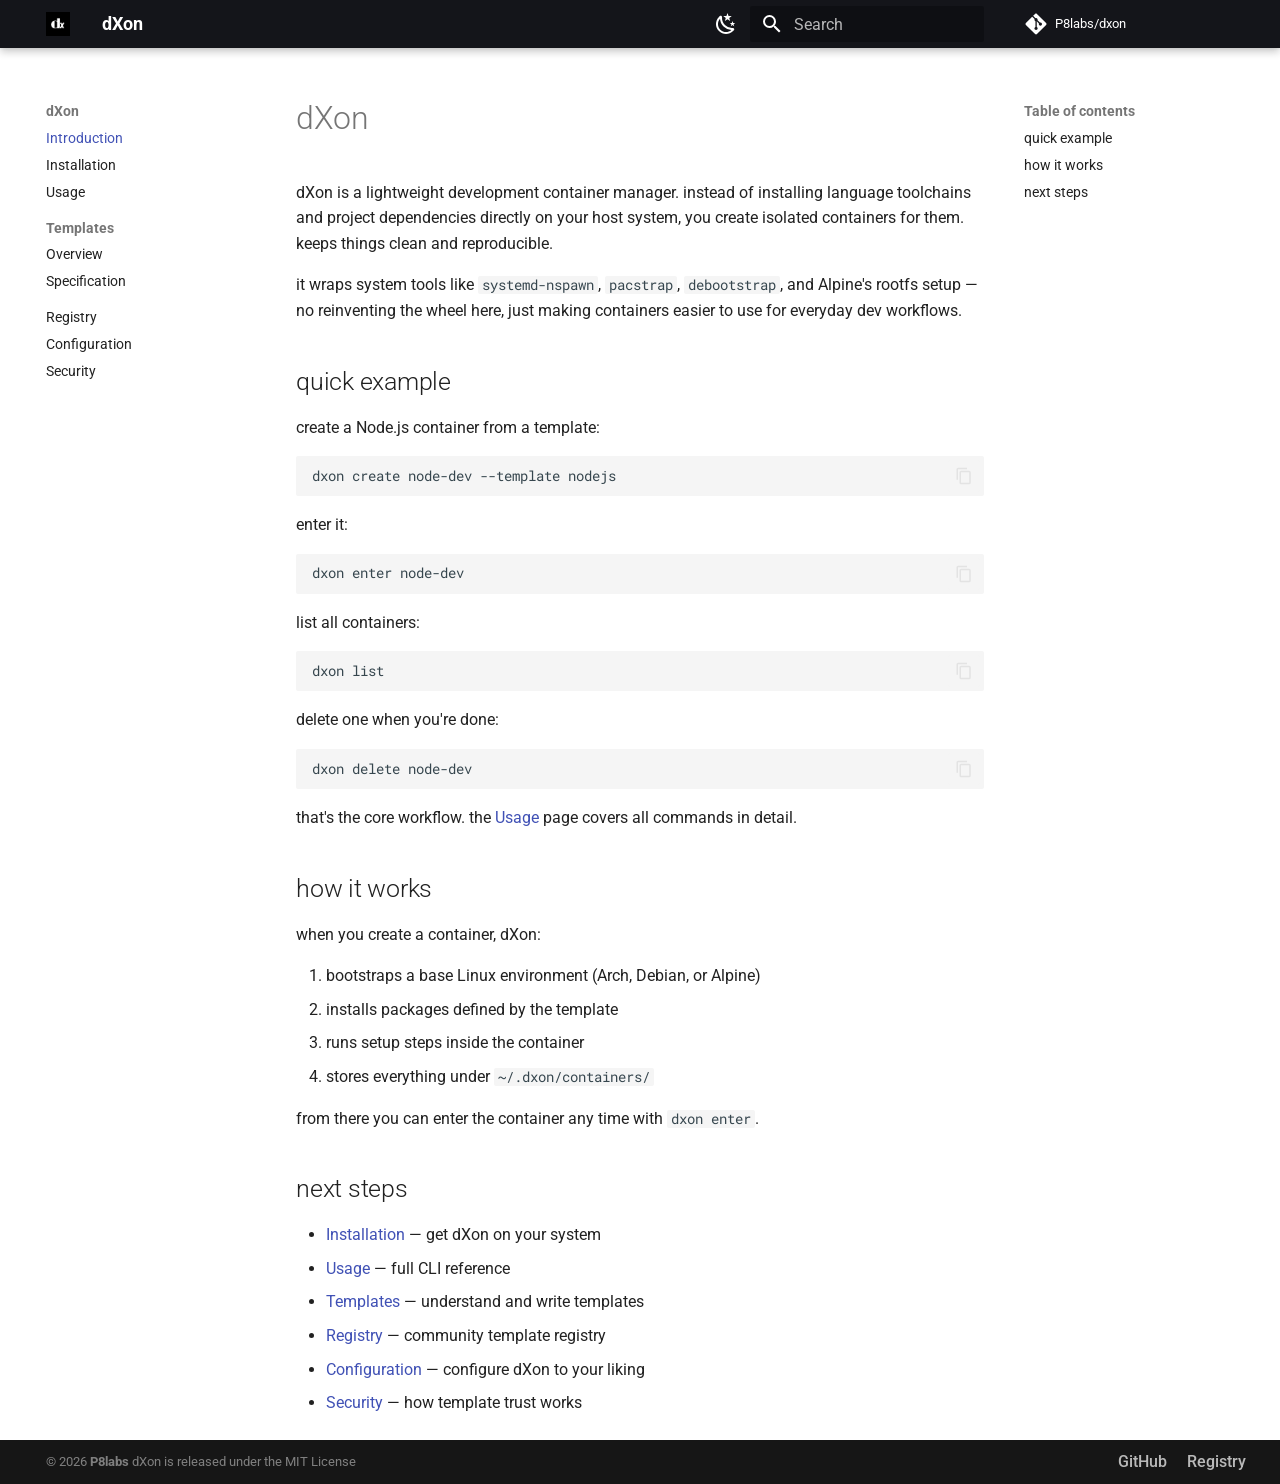
==== commit 2b1a1f76: "Deployed 2b56838 with MkDocs version: 1.6.0" ====
--- a/index.html
+++ b/index.html
@@ -100,8 +100,7 @@
   <nav class="md-header__inner md-grid" aria-label="Header">
     <a href="." title="dXon" class="md-header__button md-logo" aria-label="dXon" data-md-component="logo">
       
-  
-  <svg xmlns="http://www.w3.org/2000/svg" viewBox="0 0 24 24"><path d="M12 8a3 3 0 0 0 3-3 3 3 0 0 0-3-3 3 3 0 0 0-3 3 3 3 0 0 0 3 3m0 3.54C9.64 9.35 6.5 8 3 8v11c3.5 0 6.64 1.35 9 3.54 2.36-2.19 5.5-3.54 9-3.54V8c-3.5 0-6.64 1.35-9 3.54"/></svg>
+  <img src="assets/images/dxon_sqr.png" alt="logo">
 
     </a>
     <label class="md-header__button md-icon" for="__drawer">
@@ -241,8 +240,7 @@
   <label class="md-nav__title" for="__drawer">
     <a href="." title="dXon" class="md-nav__button md-logo" aria-label="dXon" data-md-component="logo">
       
-  
-  <svg xmlns="http://www.w3.org/2000/svg" viewBox="0 0 24 24"><path d="M12 8a3 3 0 0 0 3-3 3 3 0 0 0-3-3 3 3 0 0 0-3 3 3 3 0 0 0 3 3m0 3.54C9.64 9.35 6.5 8 3 8v11c3.5 0 6.64 1.35 9 3.54 2.36-2.19 5.5-3.54 9-3.54V8c-3.5 0-6.64 1.35-9 3.54"/></svg>
+  <img src="assets/images/dxon_sqr.png" alt="logo">
 
     </a>
     dXon
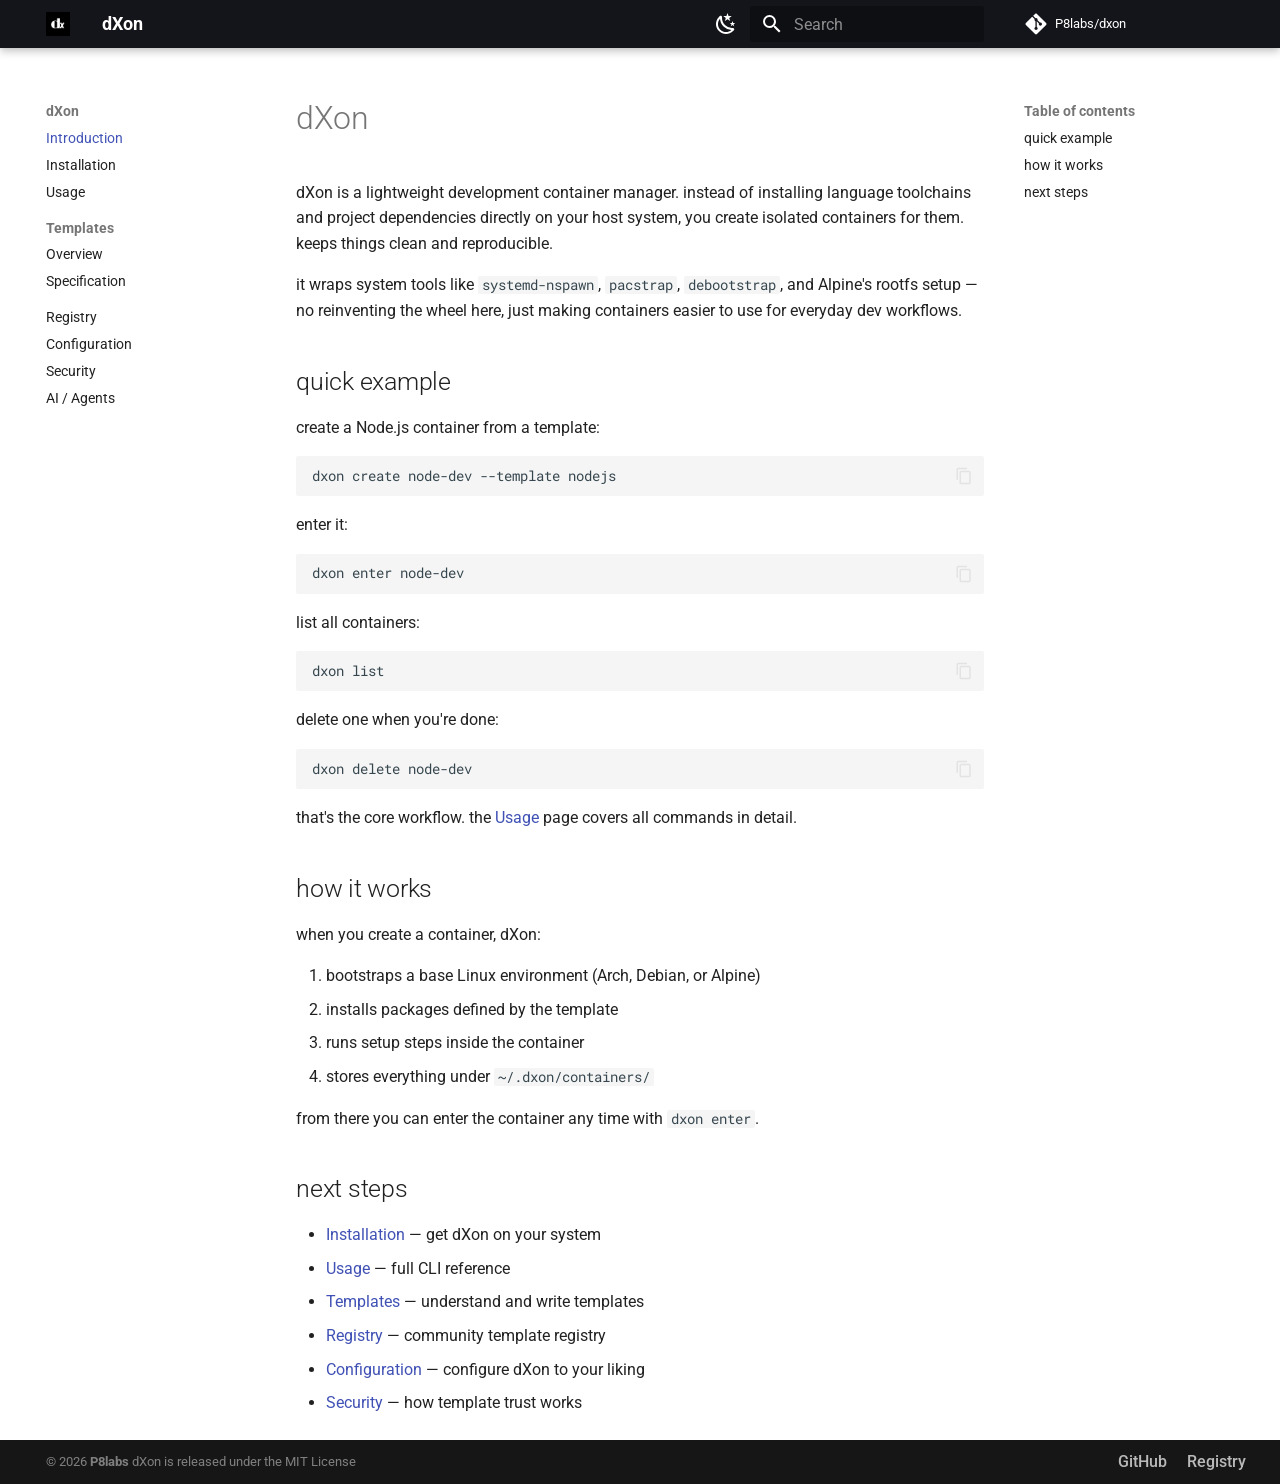
==== commit 7bdadeb9: "Deployed 5b98262 with MkDocs version: 1.6.0" ====
--- a/index.html
+++ b/index.html
@@ -605,6 +605,33 @@
     
   
     Security
+  
+
+    
+  </span>
+  
+  
+
+      </a>
+    </li>
+  
+
+    
+      
+      
+  
+  
+  
+  
+    <li class="md-nav__item">
+      <a href="ai/" class="md-nav__link">
+        
+  
+  
+  <span class="md-ellipsis">
+    
+  
+    AI / Agents
   
 
     
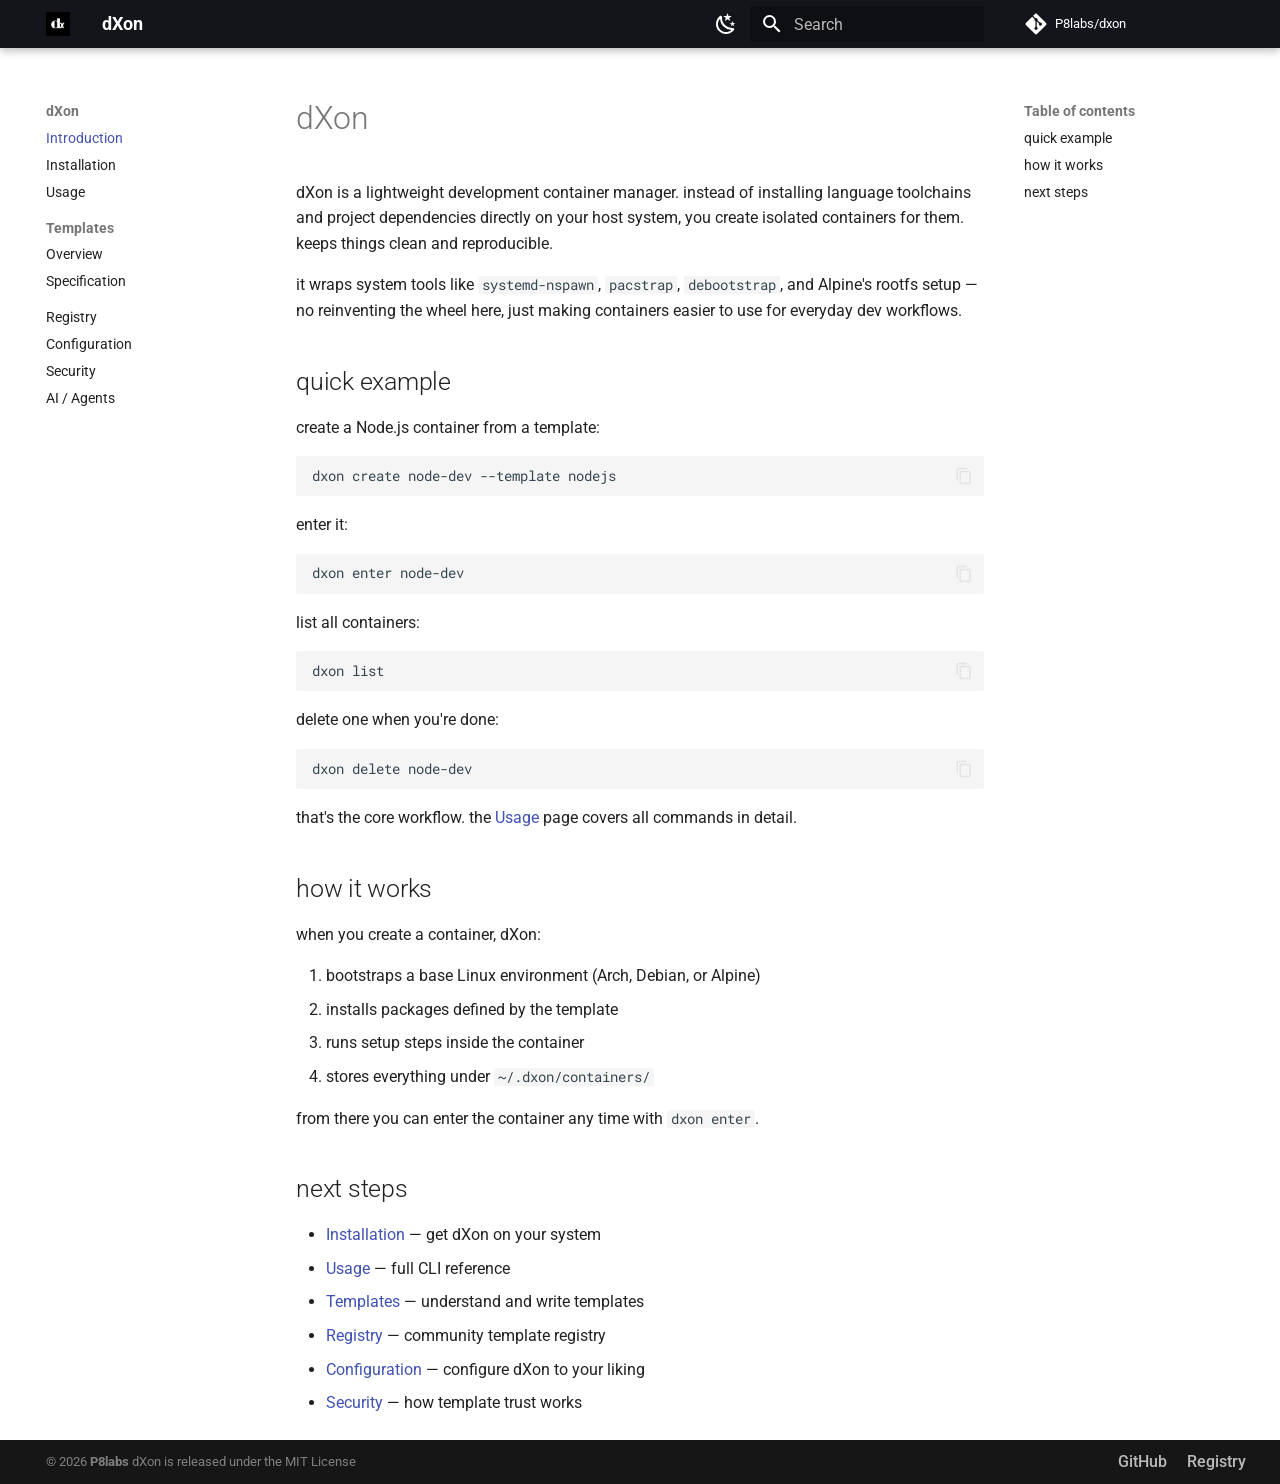
==== commit 24d3e44d: "Deployed f0b2ff7 with MkDocs version: 1.6.0" ====
--- a/index.html
+++ b/index.html
@@ -21,7 +21,7 @@
       
       
       <link rel="icon" href="assets/images/dxon.png">
-      <meta name="generator" content="mkdocs-1.6.0, mkdocs-material-9.7.4">
+      <meta name="generator" content="mkdocs-1.6.0, mkdocs-material-9.7.6">
     
     
       
